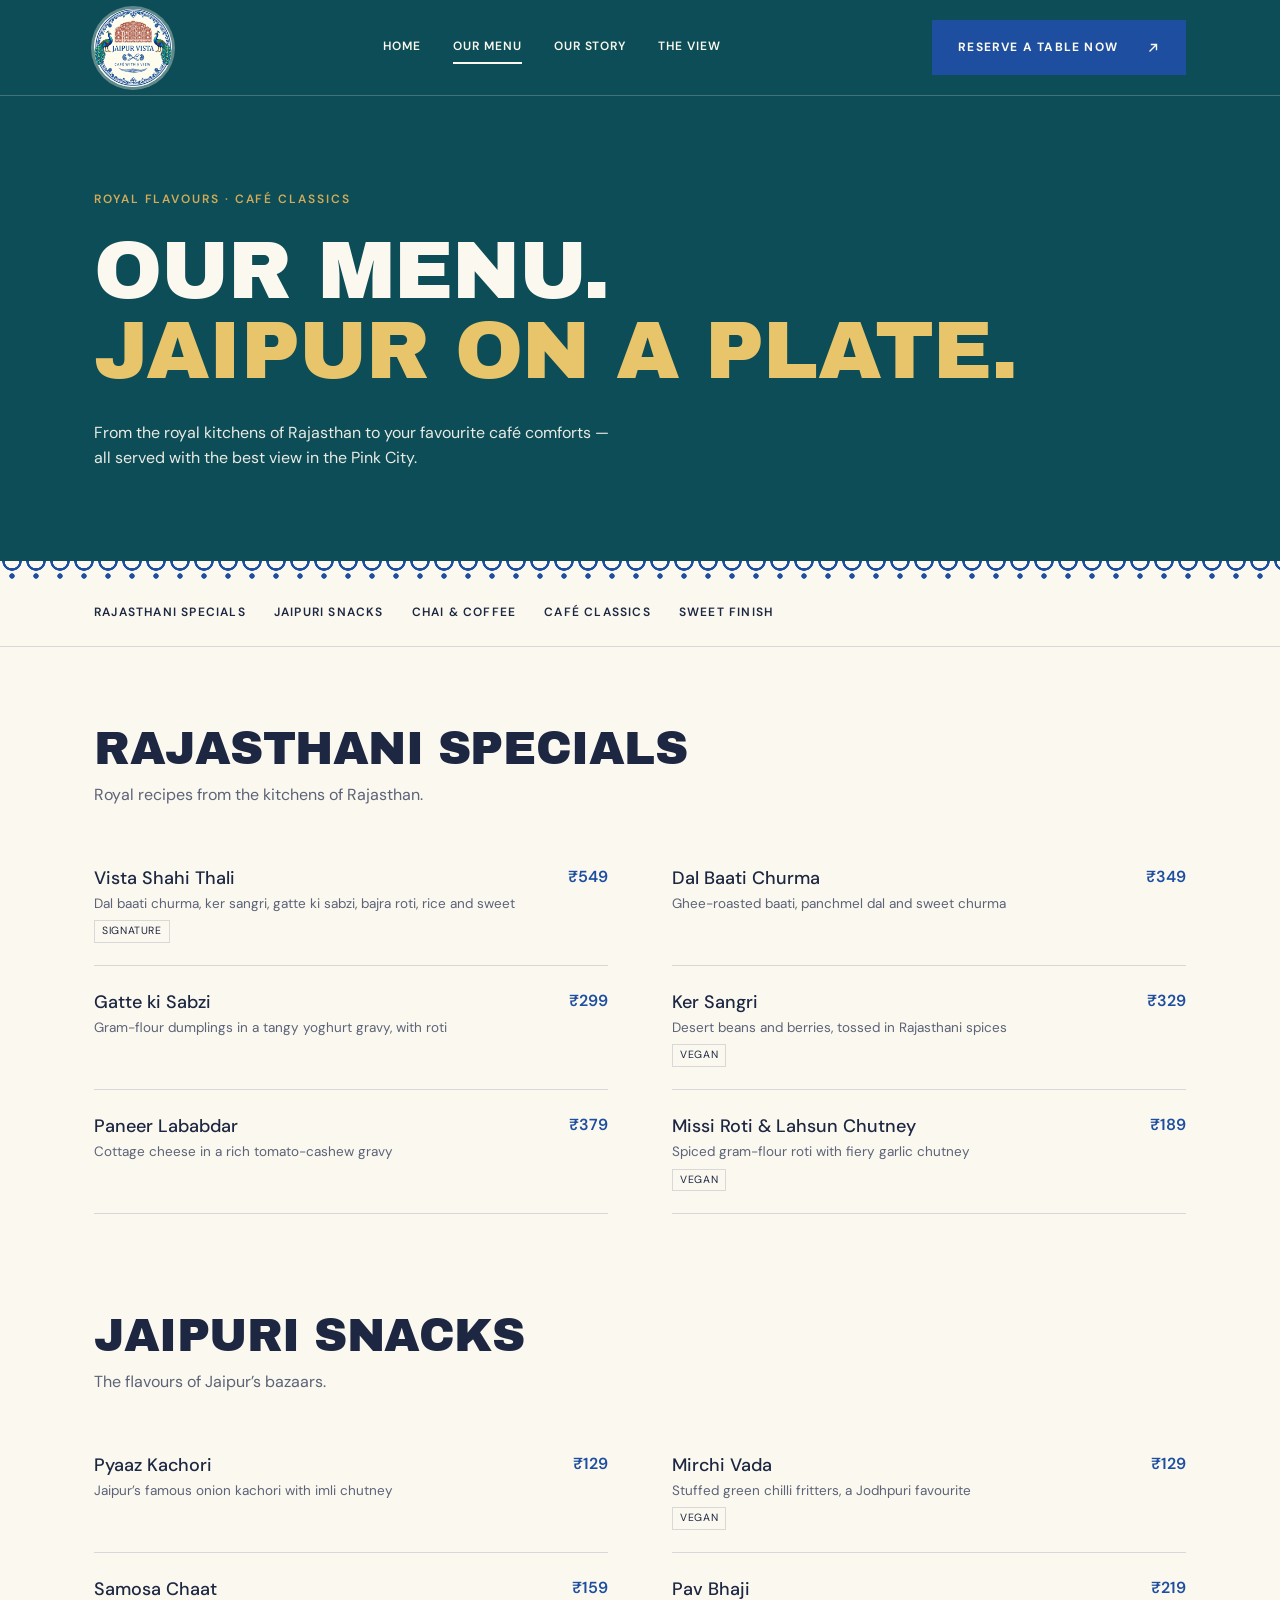
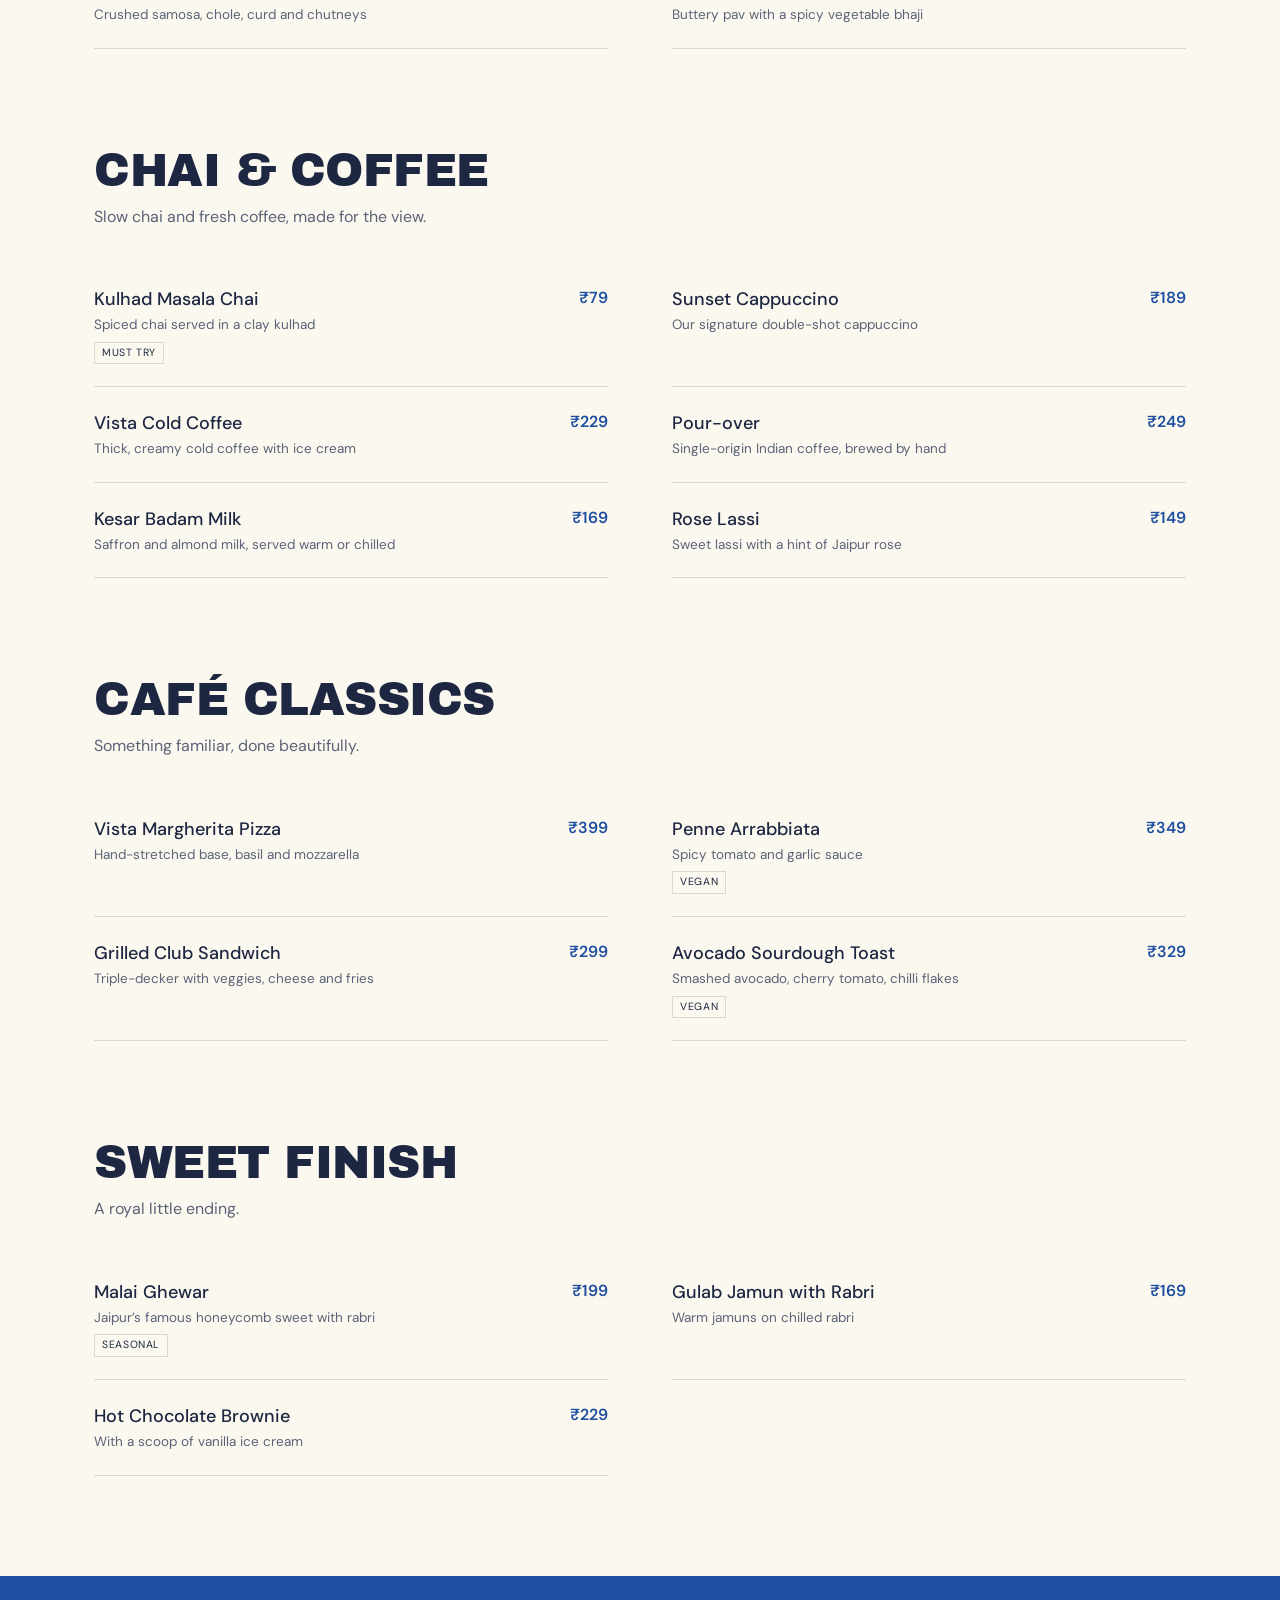
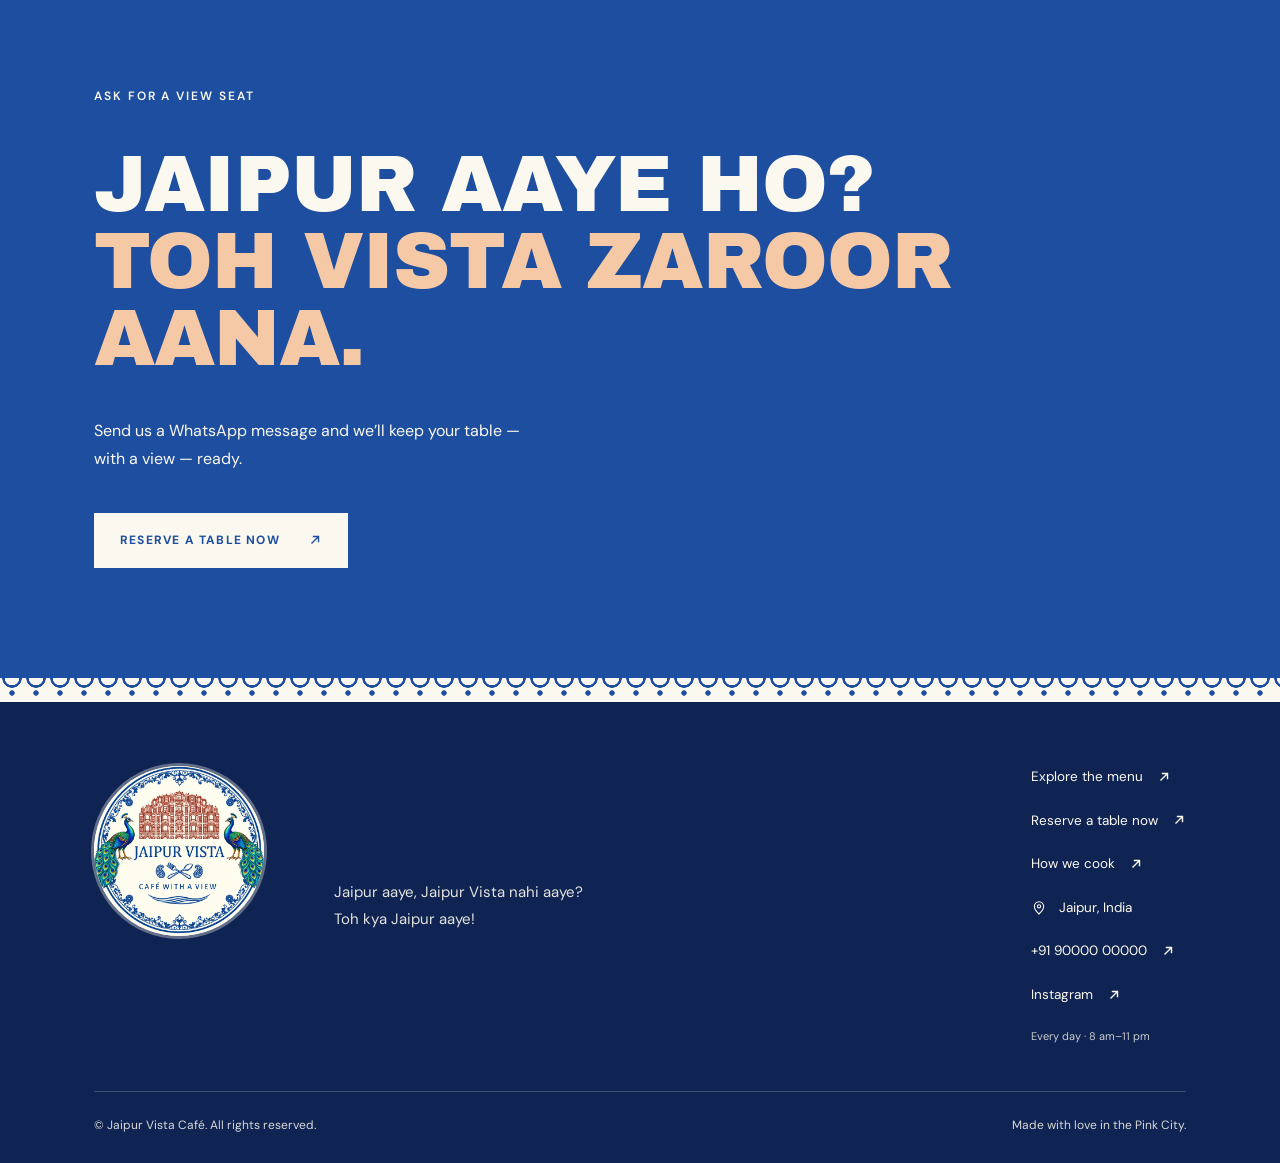
==== menu.html @ 5604dff8 "Add Jaipur Vista café website (home + menu pages) Co-Authored-By: Claude Opus 5.5 <noreply@anthropic" ====
<!doctype html>
<html lang="en">
<head>
<meta charset="utf-8"><meta name="viewport" content="width=device-width,initial-scale=1">
<title>Our Menu | Jaipur Vista – Café with a View</title>
<link rel="icon" href="assets/logo.jpg">
<link rel="preconnect" href="https://fonts.googleapis.com"><link rel="preconnect" href="https://fonts.gstatic.com" crossorigin>
<link href="https://fonts.googleapis.com/css2?family=Archivo+Black&family=Cormorant+Garamond:ital,wght@1,600&family=DM+Sans:wght@400;500;600;700&display=swap" rel="stylesheet">
<link rel="stylesheet" href="style.css">
</head>
<body data-page="menu">
<header id="site-header"></header>
<main id="main">
<section class="page-hero"><div class="wrap">
 <p class="eyebrow" style="color:var(--gold)">Royal flavours · café classics</p>
 <h1 class="display">Our menu.<br><em>Jaipur on a plate.</em></h1>
 <p>From the royal kitchens of Rajasthan to your favourite café comforts — all served with the best view in the Pink City.</p>
</div></section>
<div class="pottery" aria-hidden="true"></div>
<nav class="cat-nav" aria-label="Menu categories"><div class="wrap" id="catnav"></div></nav>
<div id="menu"></div>
<section class="banner section-pad" style="margin-top:80px"><div class="wrap">
 <p class="eyebrow">Ask for a view seat</p>
 <h2 class="display">Jaipur aaye ho?<br><em>Toh Vista zaroor aana.</em></h2>
 <p>Send us a WhatsApp message and we’ll keep your table — with a view — ready.</p>
 <a class="button button-cream" data-wa>Reserve a table now <svg class="arrow"><use href="#i-arrow"/></svg></a>
</div></section>
</main>
<div class="pottery" aria-hidden="true"></div>
<footer id="site-footer"></footer>
<script>
// MENU — items aur prices yahan badlein: [naam, description, price, tags]
const MENU=[
 ["rajasthani","Rajasthani specials","Royal recipes from the kitchens of Rajasthan.",[
  ["Vista Shahi Thali","Dal baati churma, ker sangri, gatte ki sabzi, bajra roti, rice and sweet","₹549",["Signature"]],
  ["Dal Baati Churma","Ghee-roasted baati, panchmel dal and sweet churma","₹349",[]],
  ["Gatte ki Sabzi","Gram-flour dumplings in a tangy yoghurt gravy, with roti","₹299",[]],
  ["Ker Sangri","Desert beans and berries, tossed in Rajasthani spices","₹329",["Vegan"]],
  ["Paneer Lababdar","Cottage cheese in a rich tomato-cashew gravy","₹379",[]],
  ["Missi Roti & Lahsun Chutney","Spiced gram-flour roti with fiery garlic chutney","₹189",["Vegan"]]]],
 ["snacks","Jaipuri snacks","The flavours of Jaipur’s bazaars.",[
  ["Pyaaz Kachori","Jaipur’s famous onion kachori with imli chutney","₹129",[]],
  ["Mirchi Vada","Stuffed green chilli fritters, a Jodhpuri favourite","₹129",["Vegan"]],
  ["Samosa Chaat","Crushed samosa, chole, curd and chutneys","₹159",[]],
  ["Pav Bhaji","Buttery pav with a spicy vegetable bhaji","₹219",[]]]],
 ["chai-coffee","Chai & coffee","Slow chai and fresh coffee, made for the view.",[
  ["Kulhad Masala Chai","Spiced chai served in a clay kulhad","₹79",["Must try"]],
  ["Sunset Cappuccino","Our signature double-shot cappuccino","₹189",[]],
  ["Vista Cold Coffee","Thick, creamy cold coffee with ice cream","₹229",[]],
  ["Pour-over","Single-origin Indian coffee, brewed by hand","₹249",[]],
  ["Kesar Badam Milk","Saffron and almond milk, served warm or chilled","₹169",[]],
  ["Rose Lassi","Sweet lassi with a hint of Jaipur rose","₹149",[]]]],
 ["cafe","Café classics","Something familiar, done beautifully.",[
  ["Vista Margherita Pizza","Hand-stretched base, basil and mozzarella","₹399",[]],
  ["Penne Arrabbiata","Spicy tomato and garlic sauce","₹349",["Vegan"]],
  ["Grilled Club Sandwich","Triple-decker with veggies, cheese and fries","₹299",[]],
  ["Avocado Sourdough Toast","Smashed avocado, cherry tomato, chilli flakes","₹329",["Vegan"]]]],
 ["desserts","Sweet finish","A royal little ending.",[
  ["Malai Ghewar","Jaipur’s famous honeycomb sweet with rabri","₹199",["Seasonal"]],
  ["Gulab Jamun with Rabri","Warm jamuns on chilled rabri","₹169",[]],
  ["Hot Chocolate Brownie","With a scoop of vanilla ice cream","₹229",[]]]]];
document.getElementById('catnav').innerHTML=MENU.map(c=>`<a href="#${c[0]}">${c[1]}</a>`).join('');
document.getElementById('menu').innerHTML=MENU.map(c=>`<section class="menu-cat" id="${c[0]}"><div class="wrap"><h2 class="display">${c[1]}</h2><p>${c[2]}</p><div class="items">${c[3].map(i=>`<div class="item"><div><h3>${i[0]}</h3><p>${i[1]}</p>${i[3].length?`<div class="tags">${i[3].map(t=>`<i>${t}</i>`).join('')}</div>`:''}</div><span class="price">${i[2]}</span></div>`).join('')}</div></div></section>`).join('');
</script>
<script src="partials.js"></script>
</body></html>
---- style.css ----
:root{--cream:#fbf8ef;--ink:#1d2742;--maroon:#1d4ea0;--terra:#a8402a;--teal:#0e6b6b;--gold:#e2b45a;--olive:#0d4d57;--forest:#0f2452;--sage:#e3e8f2;--beige:#f2ecdd;--sand:#f0e3d2;--peach:#f5c9a6;--mint:#e2ecea;--soft:#e8c56a;--muted:#5c6378;--line:rgba(29,39,66,.15)}
*{box-sizing:border-box;margin:0;padding:0}
html{scroll-behavior:smooth}
body{font-family:"DM Sans",sans-serif;background:var(--cream);color:var(--ink);line-height:1.6;-webkit-font-smoothing:antialiased}
img{display:block;max-width:100%}
a{color:inherit;text-decoration:none}
.wrap{max-width:1140px;margin:0 auto;padding:0 24px}
.section-pad{padding:110px 0}
.display{font-family:"Archivo Black",sans-serif;text-transform:uppercase;line-height:.98;letter-spacing:-.01em;font-weight:400}
.eyebrow{font-size:12px;font-weight:600;letter-spacing:.16em;text-transform:uppercase;margin-bottom:22px}
.accent{color:var(--terra)}
.skip-link{position:absolute;left:-999px}.skip-link:focus{left:16px;top:16px;z-index:99;background:#fff;padding:8px}
/* buttons */
.button{display:inline-flex;align-items:center;gap:28px;background:var(--maroon);color:var(--cream);font-size:12px;font-weight:700;letter-spacing:.1em;text-transform:uppercase;padding:18px 26px;transition:.2s}
.button:hover{background:#153a7a}
.button-cream{background:var(--cream);color:var(--maroon)}.button-cream:hover{background:#fff}
.text-link{display:inline-flex;align-items:center;gap:18px;font-size:13px;font-weight:600;color:var(--maroon);padding-bottom:12px;border-bottom:1px solid currentColor}
.text-link:hover{opacity:.75}
.arrow{width:14px;height:14px;flex:none}
/* header */
header{position:absolute;inset:0 0 auto;z-index:20;color:var(--cream);border-bottom:1px solid rgba(250,247,240,.22)}
.head-in{display:flex;align-items:center;justify-content:space-between;height:95px}
.brand{display:block;width:78px;height:78px;border-radius:50%;overflow:hidden;background:var(--cream);box-shadow:0 0 0 3px rgba(251,248,239,.35)}
.brand img{width:100%;height:100%;object-fit:cover;transform:scale(1.04)}
/* blue-pottery border motif */
.pottery{height:24px;background-color:var(--cream);background-image:radial-gradient(circle at 12px 0,transparent 7px,var(--maroon) 7.5px,var(--maroon) 9.5px,transparent 10px),radial-gradient(circle at 12px 15px,var(--maroon) 2.4px,transparent 3px);background-size:24px 24px;background-repeat:repeat-x}
.pottery.on-dark{background-color:transparent;filter:brightness(2.4) saturate(.6)}
.vista-band{background:var(--forest);color:var(--cream);text-align:center;padding:96px 24px;position:relative;overflow:hidden}
.vista-band h2{font-size:clamp(34px,5.4vw,70px);max-width:1050px;margin:0 auto 26px}
.vista-band h2 em{font-style:normal;color:var(--gold)}
.vista-band p{max-width:620px;margin:0 auto 18px;opacity:.9;line-height:1.75}
.vista-band .hi{font-family:"Cormorant Garamond",serif;font-style:italic;font-size:26px;color:var(--peach);margin-bottom:34px}
.five{display:grid;grid-template-columns:repeat(5,1fr);gap:14px;max-width:1140px;margin:52px auto 0}
.five figure{position:relative;aspect-ratio:3/4;overflow:hidden}
.five img{width:100%;height:100%;object-fit:cover}
.five figcaption{position:absolute;left:0;right:0;bottom:0;padding:30px 12px 12px;background:linear-gradient(transparent,rgba(10,20,45,.85));font-size:12px;font-weight:600;letter-spacing:.1em;text-transform:uppercase;text-align:left}
@media (max-width:760px){.five{grid-template-columns:1fr 1fr}.five figure:last-child{display:none}}
.desktop-nav{display:flex;gap:32px}
.desktop-nav a{font-size:12px;font-weight:600;letter-spacing:.08em;text-transform:uppercase;padding:6px 0;border-bottom:2px solid transparent}
.desktop-nav a.active,.desktop-nav a:hover{border-color:var(--cream)}
.menu-toggle{display:none;background:none;border:1px solid rgba(250,247,240,.5);color:var(--cream);width:44px;height:44px;cursor:pointer}
.mobile-nav{display:none}
/* hero */
.hero{position:relative;min-height:800px;display:flex;align-items:center;justify-content:center;text-align:center;color:var(--cream);background:#222 center/cover no-repeat}
.hero::before{content:"";position:absolute;inset:0;background:linear-gradient(rgba(20,22,16,.55),rgba(20,22,16,.45))}
.hero-in{position:relative;max-width:1100px;padding:130px 24px 80px}
.hero h1{font-size:clamp(44px,6.6vw,84px);margin-bottom:34px}
.hero p.lede{max-width:500px;margin:0 auto 36px;font-size:16px;line-height:1.7}
.hero-ctas{display:flex;gap:32px;justify-content:center;align-items:center;flex-wrap:wrap}
.hero .text-link{color:var(--cream)}
.hero-meta{display:flex;gap:16px;justify-content:center;margin-top:34px;font-size:13px;flex-wrap:wrap}
.hero-meta span+span{border-left:1px solid rgba(250,247,240,.5);padding-left:16px}
.hero-scroll{position:absolute;left:max(24px,calc((100vw - 1140px)/2 + 24px));bottom:40px;display:flex;gap:12px;align-items:center;font-size:12px;letter-spacing:.14em;text-transform:uppercase}
.strip{background:var(--beige);border-bottom:1px solid var(--line)}
.strip-in{display:flex;justify-content:center;gap:56px;padding:26px 24px;font-size:13px;flex-wrap:wrap}
.strip-in span{display:flex;align-items:center;gap:10px}
.strip-in .dot{color:var(--muted)}
/* favourites */
.sec-head{display:flex;justify-content:space-between;align-items:flex-end;gap:24px;margin-bottom:56px;flex-wrap:wrap}
.sec-head h2{font-size:clamp(38px,4.8vw,61px)}
.cards3{display:grid;grid-template-columns:repeat(3,1fr);gap:38px;align-items:start}
.cards3>*:nth-child(3n+2){margin-top:64px}
.dish-card .img{position:relative;aspect-ratio:1/1;overflow:hidden;background:var(--sand)}
.dish-card .img img{width:100%;height:100%;object-fit:cover;transition:transform .6s}
.dish-card:hover .img img{transform:scale(1.05)}
.corner{position:absolute;right:16px;bottom:16px;width:44px;height:44px;background:var(--cream);border:1px solid var(--line);display:grid;place-items:center;color:var(--maroon)}
.dish-card .kicker{font-size:12px;font-weight:600;letter-spacing:.14em;text-transform:uppercase;margin:28px 0 6px}
.dish-card h3{font-size:22px;font-weight:500;margin-bottom:12px}
.dish-card p{color:var(--muted);font-size:14.5px}
.note{font-size:12px;color:var(--muted);margin-top:40px}
/* testimonials */
.testimonials{background:var(--sage);padding:80px 0;overflow:hidden}
.testimonials h2{font-size:clamp(32px,3.7vw,47px)}
.t-actions{display:flex;gap:22px;align-items:center}
.pause{background:none;border:1px solid rgba(48,54,41,.35);padding:12px 16px;font:inherit;font-size:12px;cursor:pointer;color:var(--ink)}
.track{display:flex;gap:22px;width:max-content;animation:marq 55s linear infinite}
.track.paused{animation-play-state:paused}
@keyframes marq{to{transform:translateX(-50%)}}
.t-card{width:364px;min-height:312px;background:#f7f3ea;border:1px solid var(--line);padding:30px 28px;display:flex;flex-direction:column}
.t-card .q{font-family:"Archivo Black";color:var(--terra);font-size:34px;line-height:.6;margin:10px 0 18px}
.t-card blockquote{font-size:17px;line-height:1.65;flex:1}
.t-card cite{font-style:normal;color:var(--maroon);font-weight:600;font-size:13px;margin-top:22px}
.t-card time{font-size:11px;color:var(--muted)}
/* story */
.story{background:var(--beige)}
.split{display:grid;grid-template-columns:1fr 1fr;gap:96px;align-items:center}
.story .portrait img{width:100%;aspect-ratio:4/5;object-fit:cover}
.story .portrait h4{font-size:22px;font-weight:500;margin-top:20px}
.story .portrait span{font-size:12px;letter-spacing:.14em;text-transform:uppercase}
.story h2{font-size:clamp(36px,4.2vw,52px);margin-bottom:34px}
.story p{color:var(--muted);margin-bottom:24px;line-height:1.75}
.story .sig{color:var(--maroon);font-weight:600;font-size:17px}
/* philosophy */
.phil{background:var(--olive);color:var(--cream)}
.phil h2{font-size:clamp(38px,4.6vw,58px);margin-bottom:38px}
.phil h2 em{font-style:normal;color:var(--gold)}
.phil p{opacity:.92;margin-bottom:24px;line-height:1.75;max-width:520px}
.phil .text-link{color:var(--cream);margin-right:24px}
.phil small{display:block;font-size:12px;opacity:.85;margin-top:28px;max-width:470px}
.principle{border-top:1px solid rgba(250,247,240,.25);padding:34px 0 32px;display:grid;grid-template-columns:28px 1fr;gap:16px}
.principle:last-child{border-bottom:1px solid rgba(250,247,240,.25)}
.principle h3{font-family:"Archivo Black";text-transform:uppercase;font-weight:400;font-size:21px;line-height:1.3;margin-bottom:16px}
.principle p{font-size:14px;margin:0}
.principle svg{color:var(--soft);margin-top:4px}
/* banner */
.banner{background:var(--maroon);color:var(--cream)}
.banner h2{font-size:clamp(44px,6.2vw,79px);margin-bottom:38px}
.banner h2 em{font-style:normal;color:var(--peach)}
.banner p{max-width:440px;margin-bottom:40px;line-height:1.75}
/* gallery */
.gallery .sec-head>p{text-align:right;color:var(--muted);font-size:15px}
.gallery .sec-head p small{display:block;font-size:12px}
.gallery .cards3{row-gap:64px}
.gallery .img{aspect-ratio:3/2}
.gallery .cards3>*:nth-child(3n+2) .img{aspect-ratio:3/2.1}
.gallery .row2 .img{aspect-ratio:1/1.05!important}
.gallery h3{margin-top:24px}
.gallery .dish-card p{font-size:13.5px}
/* setting */
.setting{background:var(--terra);color:#faf3e5;display:grid;grid-template-columns:1fr 1fr;min-height:540px}
.setting .ph{background:center/cover no-repeat}
.setting .txt{padding:84px 72px 80px 52px;max-width:620px}
.setting h2{font-size:clamp(34px,3.5vw,44px);margin-bottom:34px;line-height:1.08}
.setting p{margin-bottom:28px}
.setting .loc{display:flex;gap:10px;align-items:center;font-size:13px;margin-bottom:24px}
.setting small{display:block;margin-top:22px;font-size:11px;opacity:.85}
/* visit */
.visit{background:var(--beige)}
.visit h2{font-size:clamp(40px,4.6vw,58px);margin-bottom:38px}
.visit .lede{color:var(--muted);max-width:440px;margin-bottom:38px;line-height:1.75}
.place{display:grid;grid-template-columns:20px 1fr;gap:14px}
.place b{color:var(--maroon);font-size:17px;font-weight:600}.place span{display:block;font-size:13px;color:var(--muted)}
.visit h3{font-family:"Archivo Black";font-weight:400;text-transform:uppercase;font-size:30px;line-height:1.2;margin-bottom:40px}
.detail{display:grid;grid-template-columns:24px 1fr;gap:12px;padding:0 0 22px;margin-bottom:22px;border-bottom:1px solid var(--line)}
.detail h4{font-size:15px;font-weight:600}
.detail p,.detail address{font-style:normal;font-size:13px;color:var(--muted);margin:4px 0 10px}
.detail .text-link{font-size:12.5px;padding-bottom:8px;margin-bottom:6px}
.visit-split{align-items:start}
/* footer */
footer{background:var(--forest);color:var(--cream);padding:64px 0 28px}
.foot-top{display:grid;grid-template-columns:190px 1fr auto;gap:50px}
.foot-top .brand{width:170px;height:170px}
.tag{align-self:center;opacity:.9;font-size:15px;line-height:1.75}
.foot-links{display:flex;flex-direction:column;gap:22px;font-size:13.5px}
.foot-links a{display:inline-flex;gap:14px;align-items:center}
.foot-links small{font-size:11px;opacity:.8}
.foot-bot{display:flex;justify-content:space-between;border-top:1px solid rgba(250,247,240,.25);margin-top:46px;padding-top:24px;font-size:12px;opacity:.85}
/* reveal */
.reveal{opacity:0;transform:translateY(24px);transition:opacity .8s,transform .8s}
.reveal.in{opacity:1;transform:none}
@media (prefers-reduced-motion:reduce){.track{animation:none}.reveal{opacity:1;transform:none}}
/* menu page */
.page-hero{background:var(--olive);color:var(--cream);padding:190px 0 90px}
.page-hero h1{font-size:clamp(46px,6.4vw,82px);margin-bottom:28px}
.page-hero h1 em{font-style:normal;color:var(--soft)}
.page-hero p{max-width:520px;opacity:.92}
.cat-nav{position:sticky;top:0;z-index:10;background:var(--cream);border-bottom:1px solid var(--line)}
.cat-nav .wrap{display:flex;gap:28px;overflow-x:auto;padding-top:18px;padding-bottom:18px}
.cat-nav a{white-space:nowrap;font-size:12px;font-weight:600;letter-spacing:.1em;text-transform:uppercase;padding-bottom:4px;border-bottom:2px solid transparent}
.cat-nav a:hover{border-color:var(--maroon);color:var(--maroon)}
.menu-cat{padding:80px 0 20px;scroll-margin-top:60px}
.menu-cat h2{font-size:clamp(32px,3.6vw,46px);margin-bottom:10px}
.menu-cat>.wrap>p{color:var(--muted);margin-bottom:34px}
.items{display:grid;grid-template-columns:1fr 1fr;gap:0 64px}
.item{display:flex;justify-content:space-between;gap:24px;padding:22px 0;border-bottom:1px solid var(--line)}
.item h3{font-size:18px;font-weight:500}
.item p{font-size:13.5px;color:var(--muted)}
.item .price{font-weight:600;color:var(--maroon);white-space:nowrap}
.tags{display:flex;gap:6px;margin-top:6px}.tags i{font-style:normal;font-size:10.5px;letter-spacing:.06em;text-transform:uppercase;border:1px solid var(--line);padding:2px 7px}
/* responsive */
@media (max-width:960px){
 .desktop-nav,.header-visit{display:none}
 .menu-toggle{display:grid;place-items:center}
 .mobile-nav.open{display:flex;flex-direction:column;gap:4px;position:absolute;top:95px;left:0;right:0;background:var(--forest);padding:16px 24px 24px}
 .mobile-nav a{padding:14px 0;border-bottom:1px solid rgba(250,247,240,.15);font-size:14px;letter-spacing:.08em;text-transform:uppercase}
 .split,.setting,.foot-top{grid-template-columns:1fr;gap:56px}
 .setting .ph{min-height:340px}.setting .txt{padding:64px 24px}
 .cards3{grid-template-columns:1fr 1fr}.cards3>*:nth-child(3n+2){margin-top:0}
 .items{grid-template-columns:1fr}
}
@media (max-width:600px){
 .section-pad{padding:76px 0}
 .cards3{grid-template-columns:1fr;gap:44px}
 .hero{min-height:700px}.hero-scroll{display:none}
 .strip-in{gap:14px;flex-direction:column;align-items:flex-start}.strip-in .dot{display:none}
 .t-card{width:290px}
 .gallery .sec-head>p{text-align:left}
 .foot-bot{flex-direction:column;gap:8px}
}
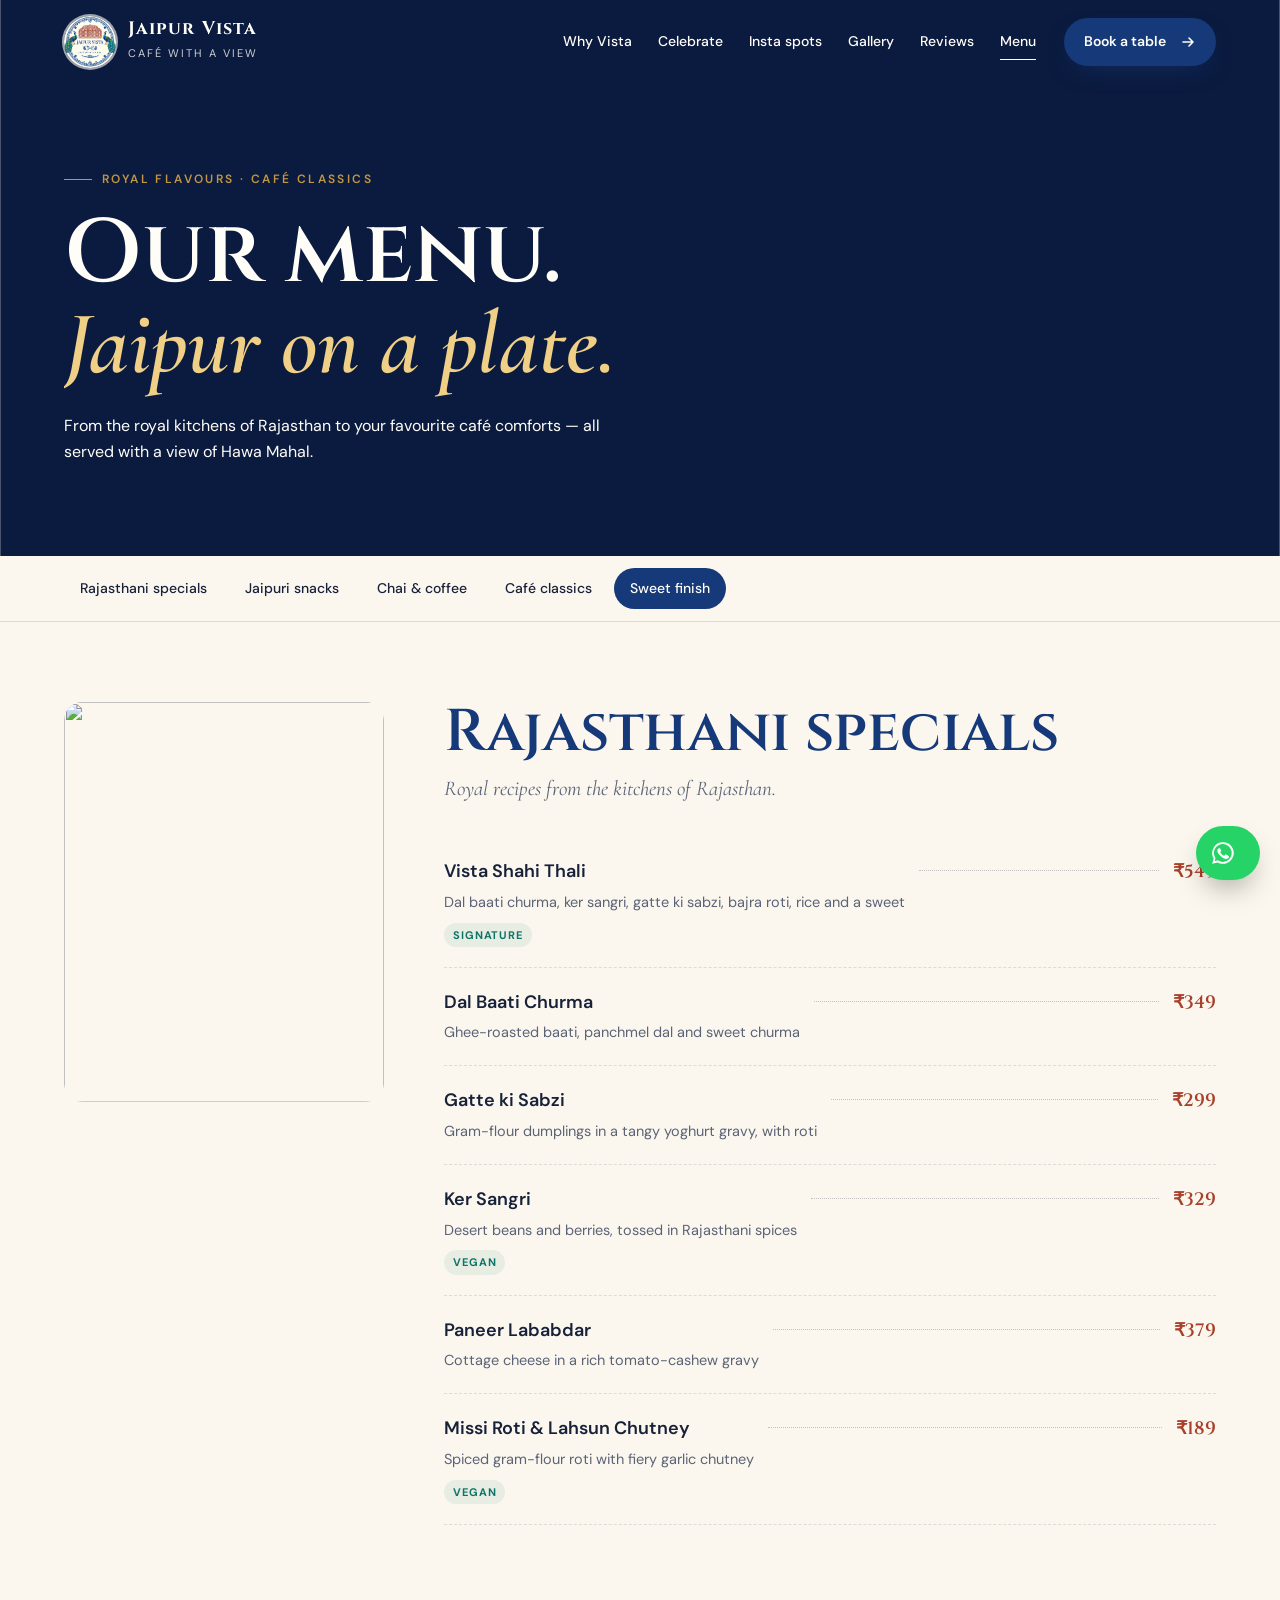
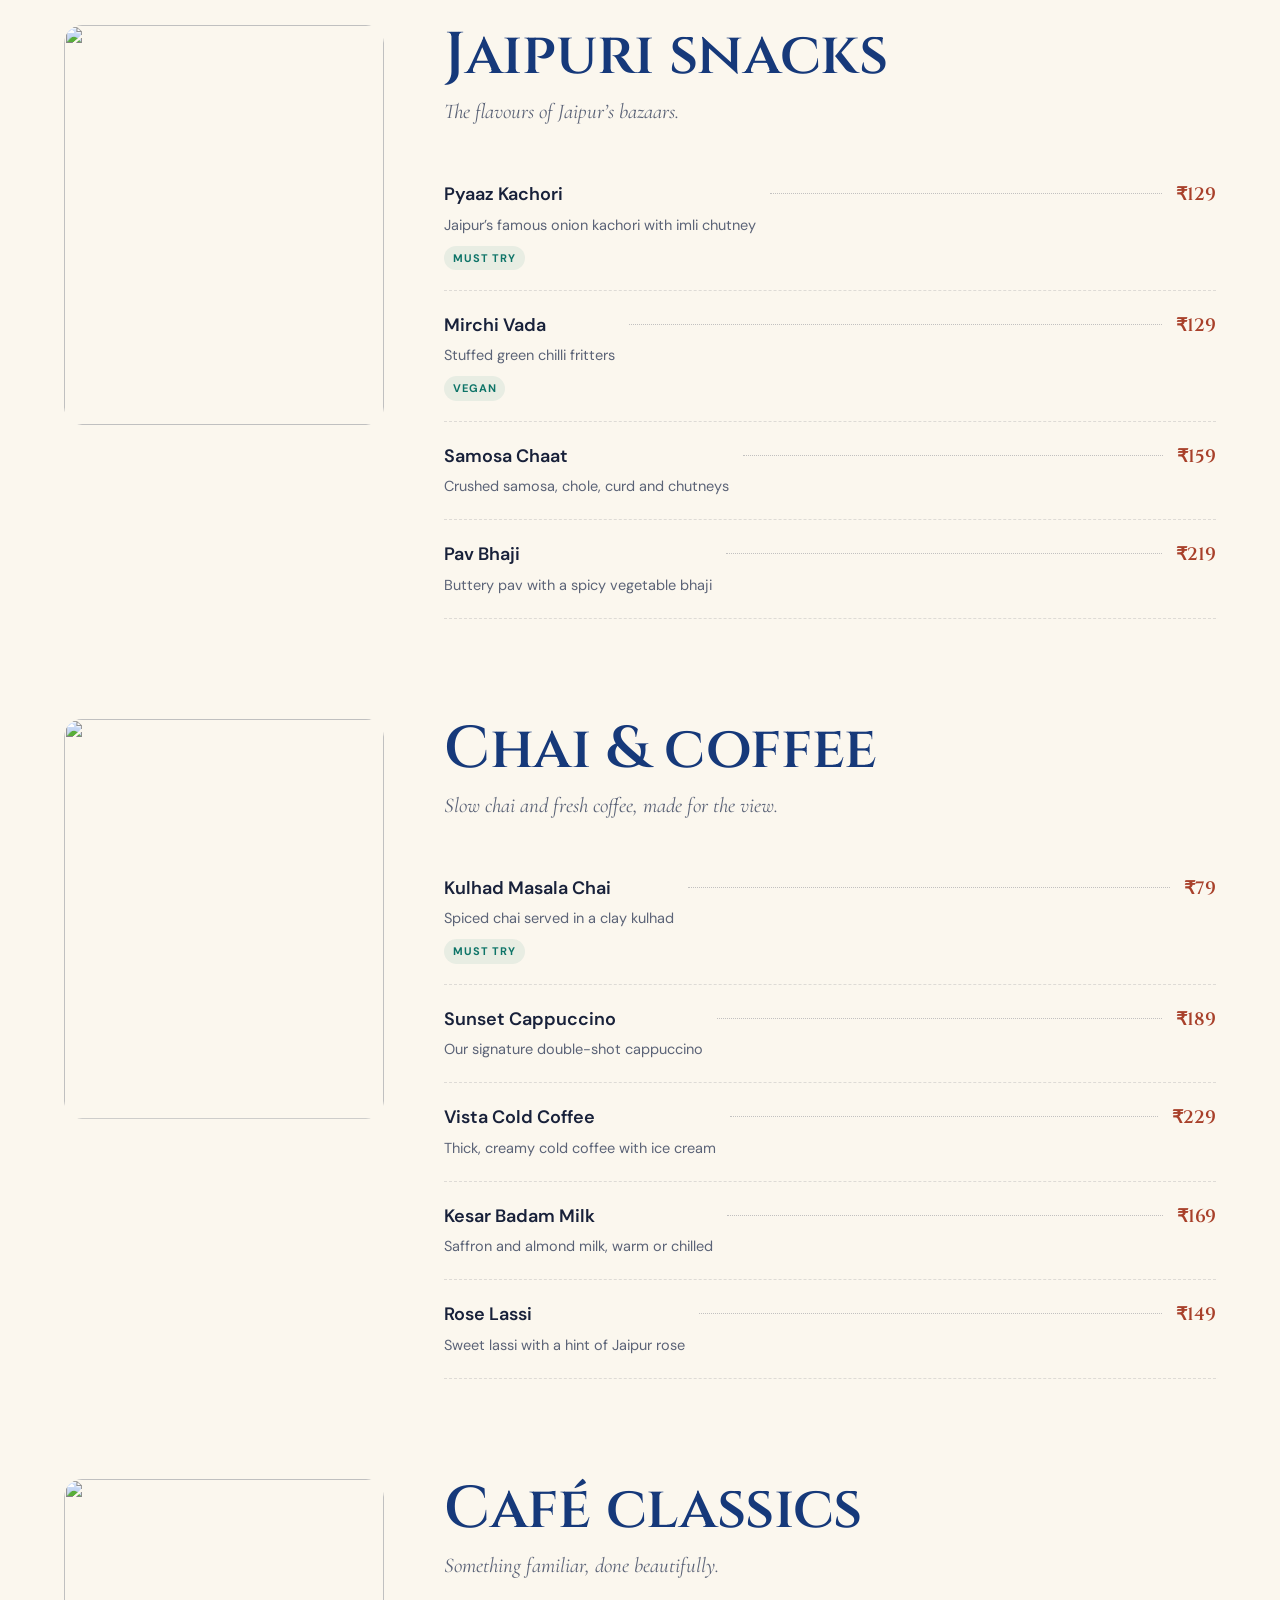
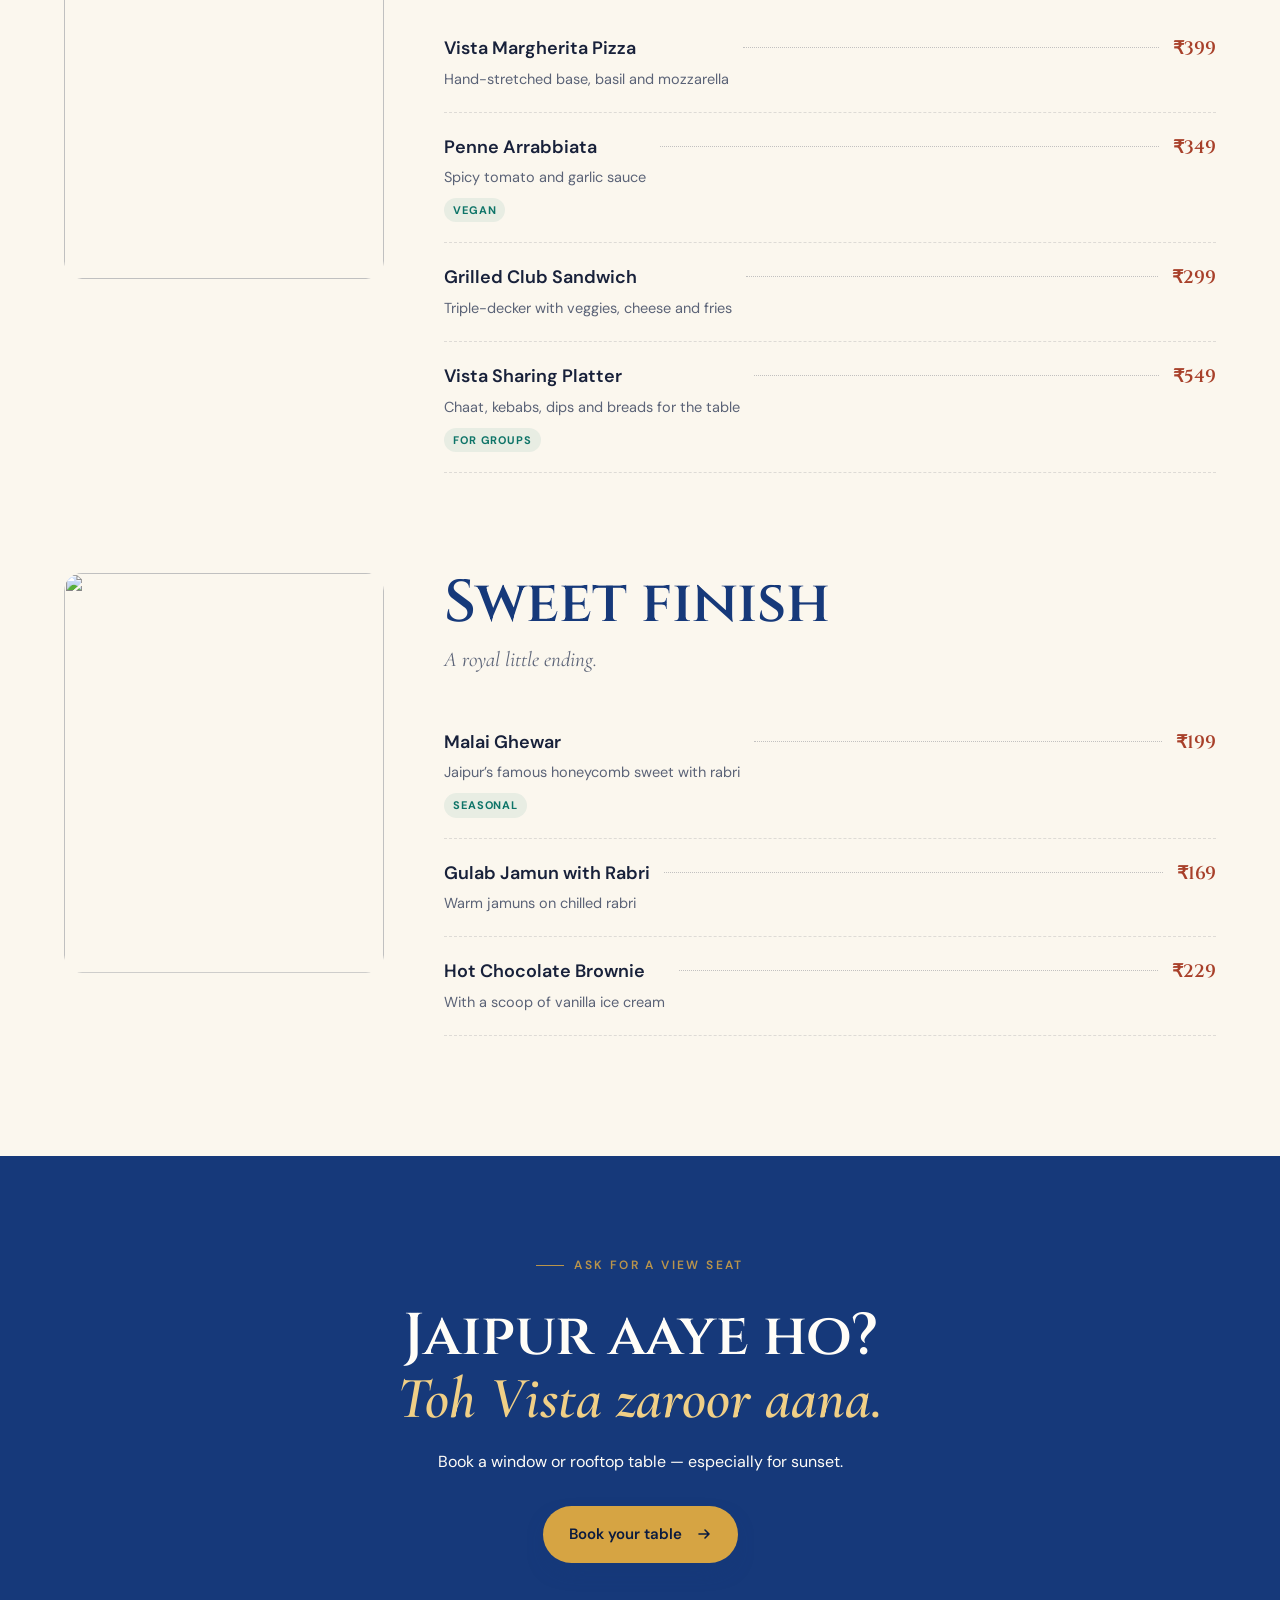
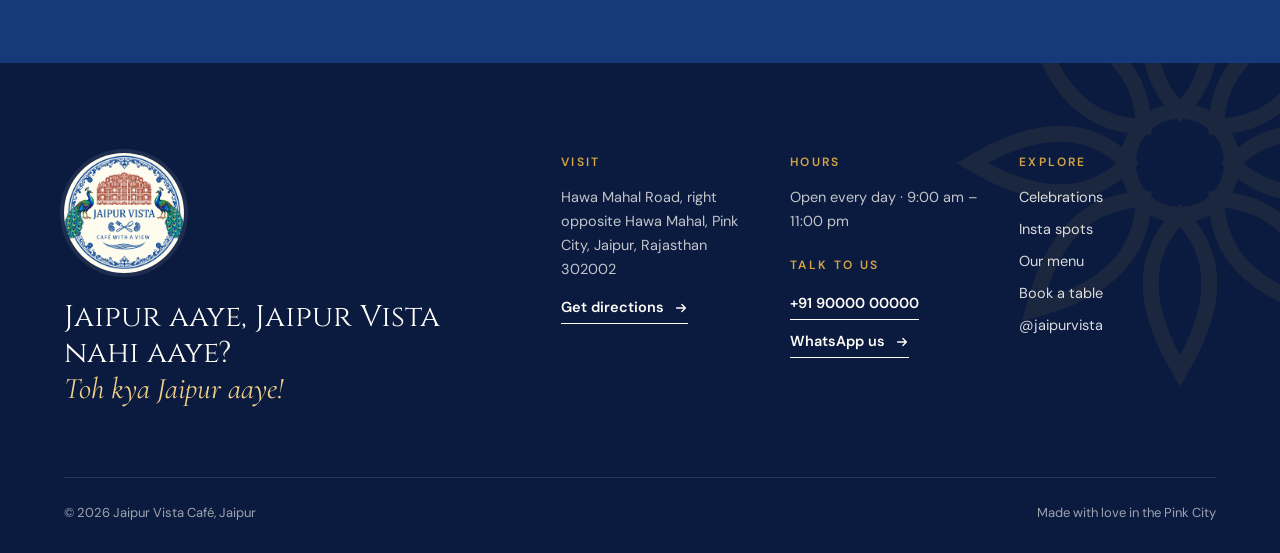
==== commit 9d7dbe97: "Redesign Jaipur Vista site: celebrations booking, influencer spots, gallery, reviews - New premium h" ====
--- a/menu.html
+++ b/menu.html
@@ -1,66 +1,81 @@
 <!doctype html>
 <html lang="en">
 <head>
-<meta charset="utf-8"><meta name="viewport" content="width=device-width,initial-scale=1">
-<title>Our Menu | Jaipur Vista – Café with a View</title>
+<meta charset="utf-8">
+<meta name="viewport" content="width=device-width,initial-scale=1">
+<title>Menu | Jaipur Vista Café — Opposite Hawa Mahal, Jaipur</title>
+<meta name="description" content="The Jaipur Vista menu — Rajasthani thalis, Jaipuri snacks, kulhad chai, coffee, café classics and desserts, served with a view of Hawa Mahal.">
+<meta name="theme-color" content="#16397a">
 <link rel="icon" href="assets/logo.jpg">
 <link rel="preconnect" href="https://fonts.googleapis.com"><link rel="preconnect" href="https://fonts.gstatic.com" crossorigin>
-<link href="https://fonts.googleapis.com/css2?family=Archivo+Black&family=Cormorant+Garamond:ital,wght@1,600&family=DM+Sans:wght@400;500;600;700&display=swap" rel="stylesheet">
+<link href="https://fonts.googleapis.com/css2?family=Cinzel:wght@500;600;700&family=Cormorant+Garamond:ital,wght@0,500;1,500;1,600&family=DM+Sans:opsz,wght@9..40,400;9..40,500;9..40,600;9..40,700&display=swap" rel="stylesheet">
 <link rel="stylesheet" href="style.css">
 </head>
-<body data-page="menu">
+<body data-page="menu" class="ready">
 <header id="site-header"></header>
 <main id="main">
-<section class="page-hero"><div class="wrap">
- <p class="eyebrow" style="color:var(--gold)">Royal flavours · café classics</p>
- <h1 class="display">Our menu.<br><em>Jaipur on a plate.</em></h1>
- <p>From the royal kitchens of Rajasthan to your favourite café comforts — all served with the best view in the Pink City.</p>
-</div></section>
-<div class="pottery" aria-hidden="true"></div>
+<section class="page-hero">
+ <div class="bg" data-speed="-0.2"><img src="https://images.unsplash.com/photo-1567337710282-00832b415979?auto=format&fit=crop&w=2000&q=70" alt=""></div>
+ <div class="wrap">
+  <p class="eyebrow">Royal flavours · café classics</p>
+  <h1 class="split">Our menu.<br><em>Jaipur on a plate.</em></h1>
+  <p class="reveal">From the royal kitchens of Rajasthan to your favourite café comforts — all served with a view of Hawa Mahal.</p>
+ </div>
+</section>
 <nav class="cat-nav" aria-label="Menu categories"><div class="wrap" id="catnav"></div></nav>
 <div id="menu"></div>
-<section class="banner section-pad" style="margin-top:80px"><div class="wrap">
- <p class="eyebrow">Ask for a view seat</p>
- <h2 class="display">Jaipur aaye ho?<br><em>Toh Vista zaroor aana.</em></h2>
- <p>Send us a WhatsApp message and we’ll keep your table — with a view — ready.</p>
- <a class="button button-cream" data-wa>Reserve a table now <svg class="arrow"><use href="#i-arrow"/></svg></a>
-</div></section>
+<section class="menu-cta">
+ <p class="eyebrow" style="justify-content:center;color:var(--gold)">Ask for a view seat</p>
+ <h2 class="h2 split">Jaipur aaye ho?<br><em>Toh Vista zaroor aana.</em></h2>
+ <p class="reveal">Book a window or rooftop table — especially for sunset.</p>
+ <a class="btn" href="index.html#book">Book your table <svg class="arrow"><use href="#i-arrow"/></svg></a>
+</section>
 </main>
-<div class="pottery" aria-hidden="true"></div>
 <footer id="site-footer"></footer>
+<script src="data.js"></script>
 <script>
 // MENU — items aur prices yahan badlein: [naam, description, price, tags]
 const MENU=[
- ["rajasthani","Rajasthani specials","Royal recipes from the kitchens of Rajasthan.",[
-  ["Vista Shahi Thali","Dal baati churma, ker sangri, gatte ki sabzi, bajra roti, rice and sweet","₹549",["Signature"]],
+ ["rajasthani","Rajasthani specials","Royal recipes from the kitchens of Rajasthan.","1567337710282-00832b415979",[
+  ["Vista Shahi Thali","Dal baati churma, ker sangri, gatte ki sabzi, bajra roti, rice and a sweet","₹549",["Signature"]],
   ["Dal Baati Churma","Ghee-roasted baati, panchmel dal and sweet churma","₹349",[]],
   ["Gatte ki Sabzi","Gram-flour dumplings in a tangy yoghurt gravy, with roti","₹299",[]],
   ["Ker Sangri","Desert beans and berries, tossed in Rajasthani spices","₹329",["Vegan"]],
   ["Paneer Lababdar","Cottage cheese in a rich tomato-cashew gravy","₹379",[]],
   ["Missi Roti & Lahsun Chutney","Spiced gram-flour roti with fiery garlic chutney","₹189",["Vegan"]]]],
- ["snacks","Jaipuri snacks","The flavours of Jaipur’s bazaars.",[
-  ["Pyaaz Kachori","Jaipur’s famous onion kachori with imli chutney","₹129",[]],
-  ["Mirchi Vada","Stuffed green chilli fritters, a Jodhpuri favourite","₹129",["Vegan"]],
+ ["snacks","Jaipuri snacks","The flavours of Jaipur’s bazaars.","1601050690597-df0568f70950",[
+  ["Pyaaz Kachori","Jaipur’s famous onion kachori with imli chutney","₹129",["Must try"]],
+  ["Mirchi Vada","Stuffed green chilli fritters","₹129",["Vegan"]],
   ["Samosa Chaat","Crushed samosa, chole, curd and chutneys","₹159",[]],
   ["Pav Bhaji","Buttery pav with a spicy vegetable bhaji","₹219",[]]]],
- ["chai-coffee","Chai & coffee","Slow chai and fresh coffee, made for the view.",[
+ ["chai-coffee","Chai & coffee","Slow chai and fresh coffee, made for the view.","1561336313-0bd5e0b27ec8",[
   ["Kulhad Masala Chai","Spiced chai served in a clay kulhad","₹79",["Must try"]],
   ["Sunset Cappuccino","Our signature double-shot cappuccino","₹189",[]],
   ["Vista Cold Coffee","Thick, creamy cold coffee with ice cream","₹229",[]],
-  ["Pour-over","Single-origin Indian coffee, brewed by hand","₹249",[]],
-  ["Kesar Badam Milk","Saffron and almond milk, served warm or chilled","₹169",[]],
+  ["Kesar Badam Milk","Saffron and almond milk, warm or chilled","₹169",[]],
   ["Rose Lassi","Sweet lassi with a hint of Jaipur rose","₹149",[]]]],
- ["cafe","Café classics","Something familiar, done beautifully.",[
+ ["cafe","Café classics","Something familiar, done beautifully.","1530062845289-9109b2c9c868",[
   ["Vista Margherita Pizza","Hand-stretched base, basil and mozzarella","₹399",[]],
   ["Penne Arrabbiata","Spicy tomato and garlic sauce","₹349",["Vegan"]],
   ["Grilled Club Sandwich","Triple-decker with veggies, cheese and fries","₹299",[]],
-  ["Avocado Sourdough Toast","Smashed avocado, cherry tomato, chilli flakes","₹329",["Vegan"]]]],
- ["desserts","Sweet finish","A royal little ending.",[
+  ["Vista Sharing Platter","Chaat, kebabs, dips and breads for the table","₹549",["For groups"]]]],
+ ["desserts","Sweet finish","A royal little ending.","1585937421612-70a008356fbe",[
   ["Malai Ghewar","Jaipur’s famous honeycomb sweet with rabri","₹199",["Seasonal"]],
   ["Gulab Jamun with Rabri","Warm jamuns on chilled rabri","₹169",[]],
   ["Hot Chocolate Brownie","With a scoop of vanilla ice cream","₹229",[]]]]];
 document.getElementById('catnav').innerHTML=MENU.map(c=>`<a href="#${c[0]}">${c[1]}</a>`).join('');
-document.getElementById('menu').innerHTML=MENU.map(c=>`<section class="menu-cat" id="${c[0]}"><div class="wrap"><h2 class="display">${c[1]}</h2><p>${c[2]}</p><div class="items">${c[3].map(i=>`<div class="item"><div><h3>${i[0]}</h3><p>${i[1]}</p>${i[3].length?`<div class="tags">${i[3].map(t=>`<i>${t}</i>`).join('')}</div>`:''}</div><span class="price">${i[2]}</span></div>`).join('')}</div></div></section>`).join('');
+document.getElementById('menu').innerHTML=MENU.map(c=>`<section class="menu-cat" id="${c[0]}"><div class="wrap menu-cat-head">
+ <div class="img reveal-img"><img src="${U(c[3],800)}" alt="" loading="lazy"></div>
+ <div><h2 class="h2">${c[1]}</h2><p class="intro">${c[2]}</p>
+ ${c[4].map((i,k)=>`<div class="item reveal" style="--i:${k%4}"><div class="item-main"><h3>${i[0]}</h3><p>${i[1]}</p>${i[3].length?`<div class="tags">${i[3].map(t=>`<i>${t}</i>`).join('')}</div>`:''}</div><span class="dots" aria-hidden="true"></span><span class="price">${i[2]}</span></div>`).join('')}
+ </div></div></section>`).join('');
 </script>
-<script src="partials.js"></script>
-</body></html>
+<script src="site.js"></script>
+<script>
+// highlight active category
+const links=[...document.querySelectorAll('.cat-nav a')];
+const so=new IntersectionObserver(es=>es.forEach(e=>{if(e.isIntersecting){links.forEach(a=>a.classList.toggle('on',a.getAttribute('href')==='#'+e.target.id));const a=links.find(a=>a.classList.contains('on'));a&&a.scrollIntoView({block:'nearest',inline:'center'})}}),{rootMargin:'-45% 0px -50% 0px'});
+document.querySelectorAll('.menu-cat').forEach(s=>so.observe(s));
+</script>
+</body>
+</html>
--- a/style.css
+++ b/style.css
@@ -1,189 +1,428 @@
-:root{--cream:#fbf8ef;--ink:#1d2742;--maroon:#1d4ea0;--terra:#a8402a;--teal:#0e6b6b;--gold:#e2b45a;--olive:#0d4d57;--forest:#0f2452;--sage:#e3e8f2;--beige:#f2ecdd;--sand:#f0e3d2;--peach:#f5c9a6;--mint:#e2ecea;--soft:#e8c56a;--muted:#5c6378;--line:rgba(29,39,66,.15)}
+/* =========================================================
+   JAIPUR VISTA — brand styles
+   Colours taken from the logo: royal pottery blue, Hawa Mahal
+   terracotta, peacock teal, gold and ivory.
+   ========================================================= */
+:root{
+ --cream:#fbf7ee; --paper:#f3ead8; --ivory:#fffdf8;
+ --ink:#18213a; --muted:#5b6377; --line:rgba(24,33,58,.13);
+ --blue:#16397a; --blue-2:#1f51a6; --navy:#0b1b3f;
+ --terra:#a8402a; --pink:#e09a80; --teal:#0e7468; --peacock:#0f8f86; --gold:#d6a443; --gold-2:#f0cf86;
+ --serif:"Cinzel",Georgia,serif; --italic:"Cormorant Garamond",Georgia,serif; --sans:"DM Sans",system-ui,sans-serif;
+ --ease:cubic-bezier(.2,.75,.2,1); --r:18px;
+ --pad:clamp(80px,11vw,140px);
+}
 *{box-sizing:border-box;margin:0;padding:0}
-html{scroll-behavior:smooth}
-body{font-family:"DM Sans",sans-serif;background:var(--cream);color:var(--ink);line-height:1.6;-webkit-font-smoothing:antialiased}
+html{scroll-behavior:smooth;-webkit-text-size-adjust:100%}
+body{font-family:var(--sans);background:var(--cream);color:var(--ink);line-height:1.65;font-size:16px;-webkit-font-smoothing:antialiased;overflow-x:hidden}
+body.lock{overflow:hidden}
 img{display:block;max-width:100%}
 a{color:inherit;text-decoration:none}
-.wrap{max-width:1140px;margin:0 auto;padding:0 24px}
-.section-pad{padding:110px 0}
-.display{font-family:"Archivo Black",sans-serif;text-transform:uppercase;line-height:.98;letter-spacing:-.01em;font-weight:400}
-.eyebrow{font-size:12px;font-weight:600;letter-spacing:.16em;text-transform:uppercase;margin-bottom:22px}
-.accent{color:var(--terra)}
-.skip-link{position:absolute;left:-999px}.skip-link:focus{left:16px;top:16px;z-index:99;background:#fff;padding:8px}
-/* buttons */
-.button{display:inline-flex;align-items:center;gap:28px;background:var(--maroon);color:var(--cream);font-size:12px;font-weight:700;letter-spacing:.1em;text-transform:uppercase;padding:18px 26px;transition:.2s}
-.button:hover{background:#153a7a}
-.button-cream{background:var(--cream);color:var(--maroon)}.button-cream:hover{background:#fff}
-.text-link{display:inline-flex;align-items:center;gap:18px;font-size:13px;font-weight:600;color:var(--maroon);padding-bottom:12px;border-bottom:1px solid currentColor}
-.text-link:hover{opacity:.75}
+button{font:inherit;color:inherit;background:none;border:0;cursor:pointer}
+:focus-visible{outline:2px solid var(--gold);outline-offset:3px;border-radius:4px}
+.wrap{max-width:1200px;margin:0 auto;padding:0 24px}
+.sec{padding:var(--pad) 0;position:relative}
+.skip-link{position:absolute;left:-999px;top:12px;z-index:200;background:var(--ivory);color:var(--blue);padding:10px 16px;border-radius:8px}.skip-link:focus{left:16px}
+
+/* ---------- type ---------- */
+.eyebrow{font-size:12px;font-weight:600;letter-spacing:.2em;text-transform:uppercase;color:var(--terra);margin-bottom:20px;display:flex;align-items:center;gap:10px}
+.eyebrow::before{content:"";width:28px;height:1px;background:currentColor}
+.h2{font-family:var(--serif);font-weight:600;font-size:clamp(34px,4.6vw,60px);line-height:1.06;letter-spacing:-.005em;color:var(--blue)}
+.h2 em,.hero-title em,.band-q em,.h3 em{font-family:var(--italic);font-style:italic;font-weight:600;color:var(--terra);letter-spacing:0;text-transform:none}
+.h3{font-family:var(--serif);font-weight:600;font-size:clamp(24px,2.6vw,32px);line-height:1.15;color:var(--blue)}
+.sec-head{display:flex;justify-content:space-between;align-items:flex-end;gap:32px;margin-bottom:clamp(40px,6vw,72px);flex-wrap:wrap}
+.sec-head-side{max-width:380px;color:var(--muted)}
+.sec-head-side p{margin-bottom:14px}
+
+/* ---------- buttons & links ---------- */
+.btn{display:inline-flex;align-items:center;justify-content:center;gap:14px;background:var(--blue);color:var(--ivory);font-weight:600;font-size:15px;padding:16px 26px;border-radius:999px;transition:background .3s,box-shadow .3s,transform .35s var(--ease);box-shadow:0 10px 26px -12px rgba(22,57,122,.7);white-space:nowrap}
+.btn:hover{background:var(--blue-2)}
+.btn .arrow{width:16px;height:16px;transition:transform .3s var(--ease)}
+.btn:hover .arrow{transform:translateX(4px)}
+.btn-gold{background:var(--gold);color:var(--navy);box-shadow:0 12px 30px -12px rgba(214,164,67,.8)}.btn-gold:hover{background:var(--gold-2)}
+.btn-ghost{background:rgba(255,253,248,.08);color:var(--ivory);box-shadow:inset 0 0 0 1px rgba(255,253,248,.5);backdrop-filter:blur(4px)}.btn-ghost:hover{background:rgba(255,253,248,.18)}
+.btn-sm{padding:12px 20px;font-size:14px}
+.btn-full{width:100%}
+.link{display:inline-flex;align-items:center;gap:10px;font-weight:600;color:var(--blue);background:linear-gradient(currentColor,currentColor) 0 100%/100% 1px no-repeat;padding-bottom:4px;transition:background-size .4s var(--ease)}
+.link:hover{background-size:0 1px;background-position:100% 100%}
+.link .arrow{width:14px;height:14px;transition:transform .3s var(--ease)}.link:hover .arrow{transform:translateX(4px)}
 .arrow{width:14px;height:14px;flex:none}
-/* header */
-header{position:absolute;inset:0 0 auto;z-index:20;color:var(--cream);border-bottom:1px solid rgba(250,247,240,.22)}
-.head-in{display:flex;align-items:center;justify-content:space-between;height:95px}
-.brand{display:block;width:78px;height:78px;border-radius:50%;overflow:hidden;background:var(--cream);box-shadow:0 0 0 3px rgba(251,248,239,.35)}
-.brand img{width:100%;height:100%;object-fit:cover;transform:scale(1.04)}
-/* blue-pottery border motif */
-.pottery{height:24px;background-color:var(--cream);background-image:radial-gradient(circle at 12px 0,transparent 7px,var(--maroon) 7.5px,var(--maroon) 9.5px,transparent 10px),radial-gradient(circle at 12px 15px,var(--maroon) 2.4px,transparent 3px);background-size:24px 24px;background-repeat:repeat-x}
-.pottery.on-dark{background-color:transparent;filter:brightness(2.4) saturate(.6)}
-.vista-band{background:var(--forest);color:var(--cream);text-align:center;padding:96px 24px;position:relative;overflow:hidden}
-.vista-band h2{font-size:clamp(34px,5.4vw,70px);max-width:1050px;margin:0 auto 26px}
-.vista-band h2 em{font-style:normal;color:var(--gold)}
-.vista-band p{max-width:620px;margin:0 auto 18px;opacity:.9;line-height:1.75}
-.vista-band .hi{font-family:"Cormorant Garamond",serif;font-style:italic;font-size:26px;color:var(--peach);margin-bottom:34px}
-.five{display:grid;grid-template-columns:repeat(5,1fr);gap:14px;max-width:1140px;margin:52px auto 0}
-.five figure{position:relative;aspect-ratio:3/4;overflow:hidden}
-.five img{width:100%;height:100%;object-fit:cover}
-.five figcaption{position:absolute;left:0;right:0;bottom:0;padding:30px 12px 12px;background:linear-gradient(transparent,rgba(10,20,45,.85));font-size:12px;font-weight:600;letter-spacing:.1em;text-transform:uppercase;text-align:left}
-@media (max-width:760px){.five{grid-template-columns:1fr 1fr}.five figure:last-child{display:none}}
-.desktop-nav{display:flex;gap:32px}
-.desktop-nav a{font-size:12px;font-weight:600;letter-spacing:.08em;text-transform:uppercase;padding:6px 0;border-bottom:2px solid transparent}
-.desktop-nav a.active,.desktop-nav a:hover{border-color:var(--cream)}
-.menu-toggle{display:none;background:none;border:1px solid rgba(250,247,240,.5);color:var(--cream);width:44px;height:44px;cursor:pointer}
-.mobile-nav{display:none}
-/* hero */
-.hero{position:relative;min-height:800px;display:flex;align-items:center;justify-content:center;text-align:center;color:var(--cream);background:#222 center/cover no-repeat}
-.hero::before{content:"";position:absolute;inset:0;background:linear-gradient(rgba(20,22,16,.55),rgba(20,22,16,.45))}
-.hero-in{position:relative;max-width:1100px;padding:130px 24px 80px}
-.hero h1{font-size:clamp(44px,6.6vw,84px);margin-bottom:34px}
-.hero p.lede{max-width:500px;margin:0 auto 36px;font-size:16px;line-height:1.7}
-.hero-ctas{display:flex;gap:32px;justify-content:center;align-items:center;flex-wrap:wrap}
-.hero .text-link{color:var(--cream)}
-.hero-meta{display:flex;gap:16px;justify-content:center;margin-top:34px;font-size:13px;flex-wrap:wrap}
-.hero-meta span+span{border-left:1px solid rgba(250,247,240,.5);padding-left:16px}
-.hero-scroll{position:absolute;left:max(24px,calc((100vw - 1140px)/2 + 24px));bottom:40px;display:flex;gap:12px;align-items:center;font-size:12px;letter-spacing:.14em;text-transform:uppercase}
-.strip{background:var(--beige);border-bottom:1px solid var(--line)}
-.strip-in{display:flex;justify-content:center;gap:56px;padding:26px 24px;font-size:13px;flex-wrap:wrap}
-.strip-in span{display:flex;align-items:center;gap:10px}
-.strip-in .dot{color:var(--muted)}
-/* favourites */
-.sec-head{display:flex;justify-content:space-between;align-items:flex-end;gap:24px;margin-bottom:56px;flex-wrap:wrap}
-.sec-head h2{font-size:clamp(38px,4.8vw,61px)}
-.cards3{display:grid;grid-template-columns:repeat(3,1fr);gap:38px;align-items:start}
-.cards3>*:nth-child(3n+2){margin-top:64px}
-.dish-card .img{position:relative;aspect-ratio:1/1;overflow:hidden;background:var(--sand)}
-.dish-card .img img{width:100%;height:100%;object-fit:cover;transition:transform .6s}
-.dish-card:hover .img img{transform:scale(1.05)}
-.corner{position:absolute;right:16px;bottom:16px;width:44px;height:44px;background:var(--cream);border:1px solid var(--line);display:grid;place-items:center;color:var(--maroon)}
-.dish-card .kicker{font-size:12px;font-weight:600;letter-spacing:.14em;text-transform:uppercase;margin:28px 0 6px}
-.dish-card h3{font-size:22px;font-weight:500;margin-bottom:12px}
-.dish-card p{color:var(--muted);font-size:14.5px}
-.note{font-size:12px;color:var(--muted);margin-top:40px}
-/* testimonials */
-.testimonials{background:var(--sage);padding:80px 0;overflow:hidden}
-.testimonials h2{font-size:clamp(32px,3.7vw,47px)}
-.t-actions{display:flex;gap:22px;align-items:center}
-.pause{background:none;border:1px solid rgba(48,54,41,.35);padding:12px 16px;font:inherit;font-size:12px;cursor:pointer;color:var(--ink)}
-.track{display:flex;gap:22px;width:max-content;animation:marq 55s linear infinite}
-.track.paused{animation-play-state:paused}
+
+/* ---------- preloader ---------- */
+.loader{position:fixed;inset:0;z-index:300;background:var(--cream);display:grid;place-content:center;justify-items:center;gap:22px;transition:clip-path 1s var(--ease) .1s}
+.loader-in{position:relative;width:150px;height:150px}
+.loader-in img{position:absolute;inset:14px;width:122px;height:122px;border-radius:50%;object-fit:cover;animation:pop .9s var(--ease) both}
+.loader-ring{position:absolute;inset:0;transform:rotate(-90deg)}
+.loader-ring circle{fill:none;stroke:var(--blue);stroke-width:2;stroke-dasharray:352;stroke-dashoffset:352;animation:ring 1.6s var(--ease) forwards}
+.loader p{font-family:var(--italic);font-style:italic;font-size:22px;color:var(--terra);animation:fadeUp .8s var(--ease) .4s both}
+body.ready .loader{clip-path:inset(0 0 100% 0)}
+@keyframes ring{to{stroke-dashoffset:0}}
+@keyframes pop{from{transform:scale(.6);opacity:0}}
+@keyframes fadeUp{from{transform:translateY(14px);opacity:0}}
+
+/* ---------- header ---------- */
+#site-header{position:fixed;inset:0 0 auto;z-index:100;color:var(--ivory);transition:background .4s,color .4s,box-shadow .4s}
+#site-header.scrolled,body[data-page=menu] #site-header.scrolled{background:rgba(251,247,238,.94);backdrop-filter:blur(10px);color:var(--ink);box-shadow:0 1px 0 var(--line)}
+.progress{position:absolute;left:0;right:0;bottom:0;height:2px;background:linear-gradient(90deg,var(--terra),var(--gold),var(--peacock));transform-origin:0 50%;transform:scaleX(0)}
+.head-in{display:flex;align-items:center;gap:28px;height:84px;transition:height .4s}
+.scrolled .head-in{height:70px}
+.brand{display:flex;align-items:center;gap:12px;margin-right:auto}
+.brand img{width:52px;height:52px;border-radius:50%;object-fit:cover;box-shadow:0 0 0 2px rgba(255,253,248,.6);transition:width .4s,height .4s}
+.scrolled .brand img{width:44px;height:44px;box-shadow:0 0 0 1px var(--line)}
+.brand b{display:block;font-family:var(--serif);font-size:18px;letter-spacing:.06em;line-height:1.1}
+.brand small{font-size:11px;letter-spacing:.18em;text-transform:uppercase;opacity:.8}
+.desktop-nav{display:flex;gap:26px}
+.desktop-nav a{font-size:14px;font-weight:500;position:relative;padding:6px 0}
+.desktop-nav a::after{content:"";position:absolute;left:0;right:0;bottom:0;height:1px;background:currentColor;transform:scaleX(0);transform-origin:right;transition:transform .35s var(--ease)}
+.desktop-nav a:hover::after,.desktop-nav a[aria-current]::after{transform:scaleX(1);transform-origin:left}
+.menu-toggle{display:none;width:46px;height:46px;border-radius:50%;box-shadow:inset 0 0 0 1px currentColor;position:relative}
+.menu-toggle span{position:absolute;left:14px;right:14px;height:1.6px;background:currentColor;transition:transform .35s var(--ease)}
+.menu-toggle span:first-child{top:19px}.menu-toggle span:last-child{top:26px}
+.nav-open .menu-toggle span:first-child{transform:translateY(3.5px) rotate(45deg)}
+.nav-open .menu-toggle span:last-child{transform:translateY(-3.5px) rotate(-45deg)}
+.mobile-nav{position:fixed;inset:0;z-index:-1;background:var(--navy);color:var(--ivory);display:flex;flex-direction:column;justify-content:center;gap:6px;padding:100px 28px 40px;clip-path:circle(0 at calc(100% - 46px) 42px);transition:clip-path .7s var(--ease);visibility:hidden}
+.mobile-nav a{font-family:var(--serif);font-size:28px;padding:8px 0;opacity:0;transform:translateY(16px);transition:.5s var(--ease)}
+.mobile-nav .btn{font-family:var(--sans);font-size:16px;margin-top:22px;align-self:flex-start}
+.nav-open .mobile-nav{clip-path:circle(150% at calc(100% - 46px) 42px);visibility:visible}
+.nav-open .mobile-nav a{opacity:1;transform:none}
+.nav-open .mobile-nav a:nth-child(2){transition-delay:.05s}.nav-open .mobile-nav a:nth-child(3){transition-delay:.1s}.nav-open .mobile-nav a:nth-child(4){transition-delay:.15s}.nav-open .mobile-nav a:nth-child(5){transition-delay:.2s}.nav-open .mobile-nav a:nth-child(6){transition-delay:.25s}.nav-open .mobile-nav a:nth-child(7){transition-delay:.3s}
+#site-header.nav-open{color:var(--ivory);background:transparent;box-shadow:none;backdrop-filter:none}
+
+/* ---------- reveal animations ---------- */
+.reveal{opacity:0;transform:translateY(34px);transition:opacity .9s var(--ease),transform .9s var(--ease);transition-delay:calc(var(--i,0)*.08s)}
+.reveal.in{opacity:1;transform:none}
+.reveal-img{clip-path:inset(12% 6% 12% 6% round var(--r));opacity:0;transition:clip-path 1.2s var(--ease),opacity .8s;transition-delay:calc(var(--i,0)*.07s)}
+.reveal-img.in{clip-path:inset(0 0 0 0 round var(--r));opacity:1}
+.split .ln{display:block;overflow:hidden;padding-bottom:.08em;margin-bottom:-.08em}
+.split .lw{display:inline-block;transform:translateY(105%);transition:transform 1.1s var(--ease);transition-delay:var(--d)}
+.split.in .lw{transform:none}
+
+/* ---------- hero ---------- */
+.hero{position:relative;min-height:100svh;display:flex;align-items:flex-end;color:var(--ivory);overflow:hidden;background:var(--navy)}
+.hero-bg{position:absolute;inset:-8% 0;will-change:transform}
+.hero-bg img{width:100%;height:100%;object-fit:cover;animation:kenburns 22s ease-out both}
+@keyframes kenburns{from{transform:scale(1.18)}to{transform:scale(1.02)}}
+.hero-shade{position:absolute;inset:0;background:linear-gradient(180deg,rgba(11,27,63,.55) 0%,rgba(11,27,63,.1) 35%,rgba(11,27,63,.55) 65%,rgba(8,18,44,.92) 100%)}
+.hero-motif{position:absolute;right:-120px;top:12%;width:460px;height:460px;color:var(--gold-2);opacity:.16;animation:spin 80s linear infinite}
+@keyframes spin{to{transform:rotate(360deg)}}
+.hero-in{position:relative;padding-top:150px;padding-bottom:clamp(70px,9vw,110px);width:100%}
+.hero-eyebrow{color:var(--gold-2)}
+.hero-eyebrow::before{display:none}
+.hero-eyebrow .dot{width:8px;height:8px;border-radius:50%;background:var(--gold);box-shadow:0 0 0 0 rgba(214,164,67,.7);animation:pulse 2.2s infinite}
+@keyframes pulse{70%{box-shadow:0 0 0 12px rgba(214,164,67,0)}100%{box-shadow:0 0 0 0 rgba(214,164,67,0)}}
+.hero-title{font-family:var(--serif);font-weight:600;font-size:clamp(42px,7.4vw,104px);line-height:1;letter-spacing:-.01em;max-width:1000px;margin-bottom:28px;text-shadow:0 4px 40px rgba(0,0,0,.25)}
+.hero-title em{color:var(--gold-2);font-size:1.08em}
+.hero-lede{max-width:540px;font-size:clamp(16px,1.4vw,18px);opacity:.92;margin-bottom:36px}
+.hero-ctas{display:flex;gap:14px;flex-wrap:wrap}
+.hero-meta{display:flex;align-items:center;gap:18px;margin-top:44px;font-size:14px;flex-wrap:wrap}
+.hero-meta>span{display:flex;align-items:center;gap:8px;opacity:.9}
+.hero-meta-sep{width:1px;height:22px;background:rgba(255,253,248,.35)}
+.g-chip{display:inline-flex;align-items:center;gap:10px;padding:8px 16px 8px 8px;border-radius:999px;background:rgba(255,253,248,.12);box-shadow:inset 0 0 0 1px rgba(255,253,248,.3);transition:background .3s}
+.g-chip:hover{background:rgba(255,253,248,.22)}
+.g-logo{display:inline-grid;place-items:center;width:26px;height:26px;border-radius:50%;background:#fff;font:700 15px/1 Arial,sans-serif;color:#4285f4;flex:none}
+.g-logo.lg{width:52px;height:52px;font-size:28px;box-shadow:0 6px 20px -8px rgba(0,0,0,.3)}
+.hero .hero-eyebrow,.hero-lede,.hero-ctas,.hero-meta{opacity:0;transform:translateY(20px);transition:opacity 1s var(--ease),transform 1s var(--ease)}
+body.ready .hero-eyebrow{opacity:1;transform:none;transition-delay:.15s}
+body.ready .hero-lede{opacity:.92;transform:none;transition-delay:.55s}
+body.ready .hero-ctas{opacity:1;transform:none;transition-delay:.7s}
+body.ready .hero-meta{opacity:1;transform:none;transition-delay:.85s}
+.hero .split .lw{transition-delay:calc(var(--d) + .25s)}
+body:not(.ready) .hero .split .lw{transform:translateY(105%)!important}
+.scroll-cue{position:absolute;right:32px;bottom:40px;width:28px;height:46px;border-radius:20px;box-shadow:inset 0 0 0 1.5px rgba(255,253,248,.7)}
+.scroll-cue span{position:absolute;left:50%;top:9px;width:4px;height:8px;margin-left:-2px;border-radius:2px;background:var(--ivory);animation:cue 1.8s infinite}
+@keyframes cue{60%{transform:translateY(14px);opacity:0}100%{opacity:0}}
+
+/* ---------- marquee ---------- */
+.marquee{background:var(--blue);color:var(--ivory);overflow:hidden;padding:20px 0;border-block:1px solid rgba(255,255,255,.12)}
+.marquee-track{display:flex;gap:30px;width:max-content;animation:marq 40s linear infinite;align-items:center}
+.marquee span{font-family:var(--serif);font-size:clamp(18px,2vw,24px);letter-spacing:.06em;white-space:nowrap}
+.marquee i{color:var(--gold);font-style:normal}
 @keyframes marq{to{transform:translateX(-50%)}}
-.t-card{width:364px;min-height:312px;background:#f7f3ea;border:1px solid var(--line);padding:30px 28px;display:flex;flex-direction:column}
-.t-card .q{font-family:"Archivo Black";color:var(--terra);font-size:34px;line-height:.6;margin:10px 0 18px}
-.t-card blockquote{font-size:17px;line-height:1.65;flex:1}
-.t-card cite{font-style:normal;color:var(--maroon);font-weight:600;font-size:13px;margin-top:22px}
-.t-card time{font-size:11px;color:var(--muted)}
-/* story */
-.story{background:var(--beige)}
-.split{display:grid;grid-template-columns:1fr 1fr;gap:96px;align-items:center}
-.story .portrait img{width:100%;aspect-ratio:4/5;object-fit:cover}
-.story .portrait h4{font-size:22px;font-weight:500;margin-top:20px}
-.story .portrait span{font-size:12px;letter-spacing:.14em;text-transform:uppercase}
-.story h2{font-size:clamp(36px,4.2vw,52px);margin-bottom:34px}
-.story p{color:var(--muted);margin-bottom:24px;line-height:1.75}
-.story .sig{color:var(--maroon);font-weight:600;font-size:17px}
-/* philosophy */
-.phil{background:var(--olive);color:var(--cream)}
-.phil h2{font-size:clamp(38px,4.6vw,58px);margin-bottom:38px}
-.phil h2 em{font-style:normal;color:var(--gold)}
-.phil p{opacity:.92;margin-bottom:24px;line-height:1.75;max-width:520px}
-.phil .text-link{color:var(--cream);margin-right:24px}
-.phil small{display:block;font-size:12px;opacity:.85;margin-top:28px;max-width:470px}
-.principle{border-top:1px solid rgba(250,247,240,.25);padding:34px 0 32px;display:grid;grid-template-columns:28px 1fr;gap:16px}
-.principle:last-child{border-bottom:1px solid rgba(250,247,240,.25)}
-.principle h3{font-family:"Archivo Black";text-transform:uppercase;font-weight:400;font-size:21px;line-height:1.3;margin-bottom:16px}
-.principle p{font-size:14px;margin:0}
-.principle svg{color:var(--soft);margin-top:4px}
-/* banner */
-.banner{background:var(--maroon);color:var(--cream)}
-.banner h2{font-size:clamp(44px,6.2vw,79px);margin-bottom:38px}
-.banner h2 em{font-style:normal;color:var(--peach)}
-.banner p{max-width:440px;margin-bottom:40px;line-height:1.75}
-/* gallery */
-.gallery .sec-head>p{text-align:right;color:var(--muted);font-size:15px}
-.gallery .sec-head p small{display:block;font-size:12px}
-.gallery .cards3{row-gap:64px}
-.gallery .img{aspect-ratio:3/2}
-.gallery .cards3>*:nth-child(3n+2) .img{aspect-ratio:3/2.1}
-.gallery .row2 .img{aspect-ratio:1/1.05!important}
-.gallery h3{margin-top:24px}
-.gallery .dish-card p{font-size:13.5px}
-/* setting */
-.setting{background:var(--terra);color:#faf3e5;display:grid;grid-template-columns:1fr 1fr;min-height:540px}
-.setting .ph{background:center/cover no-repeat}
-.setting .txt{padding:84px 72px 80px 52px;max-width:620px}
-.setting h2{font-size:clamp(34px,3.5vw,44px);margin-bottom:34px;line-height:1.08}
-.setting p{margin-bottom:28px}
-.setting .loc{display:flex;gap:10px;align-items:center;font-size:13px;margin-bottom:24px}
-.setting small{display:block;margin-top:22px;font-size:11px;opacity:.85}
-/* visit */
-.visit{background:var(--beige)}
-.visit h2{font-size:clamp(40px,4.6vw,58px);margin-bottom:38px}
-.visit .lede{color:var(--muted);max-width:440px;margin-bottom:38px;line-height:1.75}
-.place{display:grid;grid-template-columns:20px 1fr;gap:14px}
-.place b{color:var(--maroon);font-size:17px;font-weight:600}.place span{display:block;font-size:13px;color:var(--muted)}
-.visit h3{font-family:"Archivo Black";font-weight:400;text-transform:uppercase;font-size:30px;line-height:1.2;margin-bottom:40px}
-.detail{display:grid;grid-template-columns:24px 1fr;gap:12px;padding:0 0 22px;margin-bottom:22px;border-bottom:1px solid var(--line)}
-.detail h4{font-size:15px;font-weight:600}
-.detail p,.detail address{font-style:normal;font-size:13px;color:var(--muted);margin:4px 0 10px}
-.detail .text-link{font-size:12.5px;padding-bottom:8px;margin-bottom:6px}
-.visit-split{align-items:start}
-/* footer */
-footer{background:var(--forest);color:var(--cream);padding:64px 0 28px}
-.foot-top{display:grid;grid-template-columns:190px 1fr auto;gap:50px}
-.foot-top .brand{width:170px;height:170px}
-.tag{align-self:center;opacity:.9;font-size:15px;line-height:1.75}
-.foot-links{display:flex;flex-direction:column;gap:22px;font-size:13.5px}
-.foot-links a{display:inline-flex;gap:14px;align-items:center}
-.foot-links small{font-size:11px;opacity:.8}
-.foot-bot{display:flex;justify-content:space-between;border-top:1px solid rgba(250,247,240,.25);margin-top:46px;padding-top:24px;font-size:12px;opacity:.85}
-/* reveal */
-.reveal{opacity:0;transform:translateY(24px);transition:opacity .8s,transform .8s}
-.reveal.in{opacity:1;transform:none}
-@media (prefers-reduced-motion:reduce){.track{animation:none}.reveal{opacity:1;transform:none}}
-/* menu page */
-.page-hero{background:var(--olive);color:var(--cream);padding:190px 0 90px}
-.page-hero h1{font-size:clamp(46px,6.4vw,82px);margin-bottom:28px}
-.page-hero h1 em{font-style:normal;color:var(--soft)}
-.page-hero p{max-width:520px;opacity:.92}
-.cat-nav{position:sticky;top:0;z-index:10;background:var(--cream);border-bottom:1px solid var(--line)}
-.cat-nav .wrap{display:flex;gap:28px;overflow-x:auto;padding-top:18px;padding-bottom:18px}
-.cat-nav a{white-space:nowrap;font-size:12px;font-weight:600;letter-spacing:.1em;text-transform:uppercase;padding-bottom:4px;border-bottom:2px solid transparent}
-.cat-nav a:hover{border-color:var(--maroon);color:var(--maroon)}
-.menu-cat{padding:80px 0 20px;scroll-margin-top:60px}
-.menu-cat h2{font-size:clamp(32px,3.6vw,46px);margin-bottom:10px}
-.menu-cat>.wrap>p{color:var(--muted);margin-bottom:34px}
-.items{display:grid;grid-template-columns:1fr 1fr;gap:0 64px}
-.item{display:flex;justify-content:space-between;gap:24px;padding:22px 0;border-bottom:1px solid var(--line)}
-.item h3{font-size:18px;font-weight:500}
-.item p{font-size:13.5px;color:var(--muted)}
-.item .price{font-weight:600;color:var(--maroon);white-space:nowrap}
-.tags{display:flex;gap:6px;margin-top:6px}.tags i{font-style:normal;font-size:10.5px;letter-spacing:.06em;text-transform:uppercase;border:1px solid var(--line);padding:2px 7px}
-/* responsive */
-@media (max-width:960px){
- .desktop-nav,.header-visit{display:none}
- .menu-toggle{display:grid;place-items:center}
- .mobile-nav.open{display:flex;flex-direction:column;gap:4px;position:absolute;top:95px;left:0;right:0;background:var(--forest);padding:16px 24px 24px}
- .mobile-nav a{padding:14px 0;border-bottom:1px solid rgba(250,247,240,.15);font-size:14px;letter-spacing:.08em;text-transform:uppercase}
- .split,.setting,.foot-top{grid-template-columns:1fr;gap:56px}
- .setting .ph{min-height:340px}.setting .txt{padding:64px 24px}
- .cards3{grid-template-columns:1fr 1fr}.cards3>*:nth-child(3n+2){margin-top:0}
- .items{grid-template-columns:1fr}
+
+/* ---------- don't miss ---------- */
+.dont-miss{background:var(--cream);overflow:hidden}
+.dont-miss::before{content:"";position:absolute;inset:0;background:radial-gradient(circle at 1px 1px,rgba(22,57,122,.12) 1px,transparent 1.5px) 0 0/26px 26px;mask:linear-gradient(90deg,transparent 40%,#000);opacity:.6;pointer-events:none}
+.dm-grid{display:grid;grid-template-columns:1fr 1.05fr;gap:clamp(40px,7vw,100px);align-items:center;position:relative}
+.dm-visual{position:relative}
+.arch{border-radius:999px 999px var(--r) var(--r)!important;overflow:hidden;aspect-ratio:4/5.2;background:var(--paper);clip-path:inset(12% 6% 12% 6% round 300px 300px 18px 18px)}
+.arch.in{clip-path:inset(0 round 300px 300px 18px 18px)}
+.arch img{width:100%;height:115%;object-fit:cover;margin-top:-7%}
+.dm-badge{position:absolute;right:-24px;bottom:42px;background:var(--ivory);border-radius:16px;padding:20px 22px;max-width:220px;box-shadow:0 24px 50px -20px rgba(11,27,63,.4);display:flex;gap:14px;align-items:center}
+.dm-badge b{font-family:var(--serif);font-size:40px;color:var(--terra);line-height:1}
+.dm-badge span{font-size:13px;color:var(--muted);line-height:1.4}
+.reasons{list-style:none;margin-top:44px;border-top:1px solid var(--line)}
+.reasons li{display:grid;grid-template-columns:64px 1fr;gap:12px;padding:26px 0;border-bottom:1px solid var(--line)}
+.reasons .num{font-family:var(--serif);font-size:15px;color:var(--gold);padding-top:4px;letter-spacing:.1em}
+.reasons h3{font-family:var(--serif);font-size:21px;font-weight:600;color:var(--blue);margin-bottom:8px}
+.reasons p{color:var(--muted);font-size:15.5px}
+
+/* ---------- plates rail ---------- */
+.plates{background:var(--paper);overflow:hidden}
+.rail{display:flex;gap:26px;overflow-x:auto;padding:4px max(24px,calc((100vw - 1200px)/2 + 24px)) 30px;scroll-padding-inline:max(24px,calc((100vw - 1200px)/2 + 24px));scroll-snap-type:x mandatory;scrollbar-width:none;cursor:grab;user-select:none}
+.rail::-webkit-scrollbar{display:none}
+.rail.drag{cursor:grabbing;scroll-snap-type:none}
+.dish{flex:0 0 clamp(260px,28vw,340px);scroll-snap-align:start}
+.dish-img{position:relative;aspect-ratio:4/5;border-radius:var(--r);overflow:hidden;background:var(--cream);margin-bottom:20px}
+.dish-img img{width:100%;height:100%;object-fit:cover;transition:transform 1s var(--ease)}
+.dish:hover .dish-img img{transform:scale(1.07)}
+.tag{position:absolute;left:14px;top:14px;background:var(--ivory);color:var(--terra);font-size:11px;font-weight:700;letter-spacing:.12em;text-transform:uppercase;padding:7px 12px;border-radius:999px}
+.dish h3{font-family:var(--serif);font-weight:600;font-size:21px;color:var(--blue);margin-bottom:6px}
+.dish p{font-size:14.5px;color:var(--muted)}
+.dish-more{display:flex;flex-direction:column;justify-content:space-between;background:var(--blue);color:var(--ivory);border-radius:var(--r);padding:30px;aspect-ratio:4/5;align-self:flex-start;transition:background .3s}
+.dish-more:hover{background:var(--terra)}
+.dish-more span{font-family:var(--serif);font-size:30px;line-height:1.1}
+.dish-more .arrow{width:34px;height:34px}
+
+/* ---------- band ---------- */
+.band{position:relative;min-height:80vh;display:grid;place-items:center;text-align:center;color:var(--ivory);overflow:hidden;background:var(--navy)}
+.band-bg{position:absolute;inset:-30% 0}
+.band-bg img{width:100%;height:100%;object-fit:cover}
+.band-shade{position:absolute;inset:0;background:radial-gradient(ellipse at center,rgba(11,27,63,.55),rgba(11,27,63,.88))}
+.band-in{position:relative;padding:120px 24px}
+.band-motif{display:block;width:64px;height:64px;margin:0 auto 30px;color:var(--gold);animation:spin 30s linear infinite}
+.band-q{font-family:var(--serif);font-weight:600;font-size:clamp(34px,6vw,82px);line-height:1.05}
+.band-q em{color:var(--gold-2)}
+.band-sub{font-family:var(--italic);font-style:italic;font-size:clamp(20px,2.2vw,26px);margin-top:26px;color:var(--pink)}
+
+/* ---------- celebrate ---------- */
+.celebrate{background:var(--cream)}
+.events{display:grid;grid-template-columns:repeat(3,1fr);gap:26px}
+.event{background:var(--ivory);border-radius:var(--r);overflow:hidden;box-shadow:0 1px 0 var(--line),0 0 0 1px var(--line);transition:transform .5s var(--ease),box-shadow .5s,opacity .9s var(--ease);display:flex;flex-direction:column;will-change:transform}
+.event:hover{box-shadow:0 30px 60px -30px rgba(11,27,63,.45),0 0 0 1px var(--line)}
+.event-img{aspect-ratio:16/11;overflow:hidden;position:relative}
+.event-img::after{content:"";position:absolute;inset:0;background:linear-gradient(transparent 55%,rgba(11,27,63,.35))}
+.event-img img{width:100%;height:100%;object-fit:cover;transition:transform 1.1s var(--ease)}
+.event:hover .event-img img{transform:scale(1.08)}
+.event-body{padding:0 26px 28px;position:relative;display:flex;flex-direction:column;flex:1}
+.event-ic{width:58px;height:58px;border-radius:50%;background:var(--blue);color:var(--gold-2);display:grid;place-items:center;margin:-29px 0 18px;box-shadow:0 0 0 5px var(--ivory);position:relative;transition:background .4s,transform .6s var(--ease)}
+.event:hover .event-ic{background:var(--terra);transform:rotate(-12deg) scale(1.06)}
+.event-ic svg{width:26px;height:26px}
+.event h3{font-family:var(--serif);font-weight:600;font-size:21px;color:var(--blue);margin-bottom:10px}
+.event p{color:var(--muted);font-size:15px;margin-bottom:16px}
+.event ul{list-style:none;display:flex;flex-wrap:wrap;gap:8px;margin-bottom:22px}
+.event li{font-size:12.5px;font-weight:500;color:var(--teal);background:rgba(14,116,104,.08);padding:5px 11px;border-radius:999px}
+.event-cta{margin-top:auto;align-self:flex-start;text-align:left;font-size:14.5px}
+
+/* ---------- insta spots ---------- */
+.spots{background:var(--navy);color:var(--ivory);overflow:hidden}
+.spots::before{content:"";position:absolute;inset:0;background:radial-gradient(circle at 85% 20%,rgba(15,143,134,.25),transparent 45%),radial-gradient(circle at 10% 90%,rgba(168,64,42,.25),transparent 45%)}
+.spots .h2{color:var(--ivory)}.spots .h2 em{color:var(--gold-2)}
+.spots .eyebrow{color:var(--gold)}
+.spots-grid{display:grid;grid-template-columns:1fr 1.15fr;gap:clamp(40px,6vw,90px);align-items:center;position:relative}
+.spots-copy>p{opacity:.85;margin:22px 0 28px;max-width:460px}
+.ig-tag{color:var(--gold-2);font-weight:600}
+.spot-list{list-style:none;margin-bottom:34px;border-top:1px solid rgba(255,255,255,.14)}
+.spot-list li{border-bottom:1px solid rgba(255,255,255,.14)}
+.spot-list button{display:flex;align-items:center;gap:18px;width:100%;padding:18px 0;text-align:left}
+.sn{font-family:var(--serif);font-size:14px;color:var(--gold);width:28px}
+.st{font-family:var(--serif);font-size:20px;font-weight:600;transition:color .3s}
+.spot-list li.on .st,.spot-list button:hover .st{color:var(--gold-2)}
+.spot-list p{max-height:0;overflow:hidden;opacity:0;padding-left:46px;font-size:15px;color:rgba(255,253,248,.78);transition:max-height .6s var(--ease),opacity .5s,padding .6s var(--ease)}
+.spot-list li.on p{max-height:140px;opacity:1;padding-bottom:20px}
+.spots .btn{background:var(--gold);color:var(--navy)}.spots .btn:hover{background:var(--gold-2)}
+.spots-map{position:relative;aspect-ratio:4/4.6;border-radius:var(--r);overflow:hidden}
+.spots-map img{width:100%;height:100%;object-fit:cover}
+.spots-map::after{content:"";position:absolute;inset:0;background:linear-gradient(transparent 60%,rgba(11,27,63,.5));pointer-events:none}
+.pin{position:absolute;z-index:2;width:46px;height:46px;margin:-23px 0 0 -23px;border-radius:50%;display:grid;place-items:center}
+.pin::before{content:"";position:absolute;inset:0;border-radius:50%;background:rgba(255,253,248,.35);animation:ping 2.4s var(--ease) infinite;animation-delay:calc(var(--i)*.5s)}
+.pin span{position:relative;width:34px;height:34px;border-radius:50%;background:var(--ivory);color:var(--blue);font-family:var(--serif);font-weight:700;display:grid;place-items:center;box-shadow:0 8px 20px -6px rgba(0,0,0,.5);transition:transform .4s var(--ease),background .3s,color .3s}
+.pin:hover span{transform:scale(1.12)}
+.pin.on span{background:var(--gold);color:var(--navy);transform:scale(1.2)}
+@keyframes ping{0%{transform:scale(.7);opacity:1}100%{transform:scale(1.8);opacity:0}}
+
+/* ---------- gallery ---------- */
+.gallery{background:var(--cream)}
+.filters{display:flex;gap:8px;flex-wrap:wrap}
+.filters button{padding:10px 18px;border-radius:999px;font-size:14px;font-weight:500;box-shadow:inset 0 0 0 1px var(--line);transition:.3s}
+.filters button:hover{box-shadow:inset 0 0 0 1px var(--blue)}
+.filters button[aria-selected=true]{background:var(--blue);color:var(--ivory);box-shadow:none}
+.masonry{columns:4 240px;column-gap:18px}
+.tile{display:block;width:100%;margin-bottom:18px;break-inside:avoid;position:relative;border-radius:var(--r);overflow:hidden;cursor:zoom-in;background:var(--paper)}
+.tile img{width:100%;height:auto;transition:transform 1s var(--ease)}
+.tile:nth-child(3n+1) img{aspect-ratio:4/5;object-fit:cover}
+.tile:nth-child(3n+2) img{aspect-ratio:1/1;object-fit:cover}
+.tile:nth-child(3n) img{aspect-ratio:3/4;object-fit:cover}
+.tile:hover img{transform:scale(1.06)}
+.cap{position:absolute;left:0;right:0;bottom:0;padding:40px 16px 14px;background:linear-gradient(transparent,rgba(11,27,63,.85));color:var(--ivory);font-size:13.5px;font-weight:500;text-align:left;transform:translateY(100%);transition:transform .5s var(--ease)}
+.tile:hover .cap,.tile:focus-visible .cap{transform:none}
+@media (hover:none){.cap{transform:none}}
+
+/* lightbox */
+.lightbox{position:fixed;inset:0;z-index:250;background:rgba(8,16,38,.94);display:grid;grid-template-columns:auto 1fr auto;align-items:center;gap:12px;padding:24px;opacity:0;transition:opacity .3s}
+.lightbox[hidden]{display:none}
+.lightbox.open{opacity:1}
+.lightbox figure{display:grid;justify-items:center;gap:14px;min-width:0}
+.lightbox img{max-height:80vh;max-width:100%;border-radius:12px;object-fit:contain;transform:scale(.96);transition:transform .4s var(--ease)}
+.lightbox.open img{transform:none}
+.lightbox figcaption{color:var(--ivory);font-family:var(--italic);font-style:italic;font-size:20px}
+.lb-close{position:absolute;top:20px;right:20px;width:48px;height:48px;color:var(--ivory);border-radius:50%;box-shadow:inset 0 0 0 1px rgba(255,255,255,.3);display:grid;place-items:center}
+.lb-close svg{width:22px;height:22px}
+.lb-nav{width:52px;height:52px;border-radius:50%;color:var(--ivory);box-shadow:inset 0 0 0 1px rgba(255,255,255,.3);display:grid;place-items:center;transition:background .3s}
+.lb-nav:hover,.lb-close:hover{background:rgba(255,255,255,.12)}
+.lb-nav svg{width:20px;height:20px}
+.lb-prev svg{transform:rotate(180deg)}
+
+/* ---------- reviews ---------- */
+.reviews{background:var(--paper);overflow:hidden}
+.g-summary{background:var(--ivory);border-radius:var(--r);padding:20px 24px;box-shadow:0 0 0 1px var(--line)}
+.g-big{display:flex;align-items:center;gap:16px}
+.g-big b{font-family:var(--serif);font-size:38px;color:var(--blue);line-height:1;display:block}
+.g-big b.sm{font-size:20px}
+.g-big small{display:block;color:var(--muted);font-size:13px;margin-top:4px}
+.stars{display:inline-flex;gap:2px;color:#f4b400}
+.stars svg{width:16px;height:16px}
+.sample-flag{display:inline-block;margin-top:16px;font-size:12px;font-weight:600;color:var(--terra);background:rgba(168,64,42,.08);padding:6px 12px;border-radius:999px}
+.rv-viewport{mask:linear-gradient(90deg,transparent,#000 6%,#000 94%,transparent)}
+.rv-track{display:flex;gap:22px;width:max-content;animation:marq 60s linear infinite;padding:6px 0 10px}
+.rv-track:hover,.rv-track.paused{animation-play-state:paused}
+.rv-dup{display:flex;gap:22px}
+.rv-card{width:min(380px,82vw);background:var(--ivory);border-radius:var(--r);padding:26px;box-shadow:0 0 0 1px var(--line);display:flex;flex-direction:column;gap:14px;transition:transform .4s var(--ease),box-shadow .4s}
+.rv-card:hover{transform:translateY(-6px);box-shadow:0 24px 40px -24px rgba(11,27,63,.35),0 0 0 1px var(--line)}
+.rv-card header{display:flex;align-items:center;gap:12px}
+.rv-card header div{flex:1;min-width:0}
+.rv-card header b{display:block;font-size:15px}
+.rv-card header small{color:var(--muted);font-size:12.5px}
+.av{width:42px;height:42px;border-radius:50%;color:#fff;display:grid;place-items:center;font-weight:700;font-size:14px;flex:none}
+.rv-card p{font-size:15px;color:var(--ink);line-height:1.6}
+.rv-actions{display:flex;align-items:center;gap:28px;flex-wrap:wrap;margin-top:40px}
+.rv-btn{font-size:14px;font-weight:600;padding:10px 18px;border-radius:999px;box-shadow:inset 0 0 0 1px var(--line)}
+.rv-btn:hover{box-shadow:inset 0 0 0 1px var(--blue)}
+
+/* ---------- booking ---------- */
+.book{background:var(--cream)}
+.book::after{content:"";position:absolute;left:0;right:0;top:0;height:22px;background:radial-gradient(circle at 11px 0,transparent 6px,var(--blue) 6.5px,var(--blue) 8.5px,transparent 9px) 0 0/22px 22px repeat-x,radial-gradient(circle at 11px 14px,var(--blue) 2.2px,transparent 2.8px) 0 0/22px 22px repeat-x}
+.book-grid{display:grid;grid-template-columns:.85fr 1.15fr;gap:clamp(40px,6vw,90px);align-items:start}
+.book-copy>p{color:var(--muted);margin:22px 0 26px;max-width:420px}
+.book-points{list-style:none;display:grid;gap:14px;margin-bottom:30px}
+.book-points li{display:flex;gap:12px;align-items:center;font-weight:500}
+.book-points svg{width:22px;height:22px;color:var(--terra);flex:none}
+.book-form{background:var(--ivory);border-radius:24px;padding:clamp(24px,3.5vw,40px);box-shadow:0 40px 80px -40px rgba(11,27,63,.35),0 0 0 1px var(--line);display:grid;gap:18px}
+.occasions{display:flex;flex-wrap:wrap;gap:8px;margin-bottom:6px}
+.occ input{position:absolute;opacity:0;pointer-events:none}
+.occ span{display:inline-block;padding:9px 15px;border-radius:999px;font-size:13.5px;font-weight:500;box-shadow:inset 0 0 0 1px var(--line);cursor:pointer;transition:.25s}
+.occ span:hover{box-shadow:inset 0 0 0 1px var(--blue)}
+.occ input:checked+span{background:var(--blue);color:var(--ivory);box-shadow:none}
+.occ input:focus-visible+span{outline:2px solid var(--gold);outline-offset:2px}
+.row2{display:grid;grid-template-columns:1fr 1fr;gap:16px}
+.row3{display:grid;grid-template-columns:1.2fr 1.2fr .8fr;gap:16px}
+.fld{display:grid;gap:7px}
+.fld>span{font-size:13px;font-weight:600;color:var(--ink)}
+.fld small{font-weight:400;color:var(--muted)}
+.fld input,.fld select,.fld textarea{font:inherit;font-size:16px;color:var(--ink);background:var(--cream);border:1px solid var(--line);border-radius:12px;padding:13px 14px;width:100%;transition:border-color .25s,box-shadow .25s;min-height:50px}
+.fld textarea{resize:vertical;min-height:90px}
+.fld input:focus,.fld select:focus,.fld textarea:focus{outline:none;border-color:var(--blue);box-shadow:0 0 0 3px rgba(22,57,122,.12)}
+.fld.err input{border-color:var(--terra)}
+.fld .msg{color:var(--terra);font-size:12.5px;font-weight:500}
+.fld .msg:empty{display:none}
+.book-form .btn{margin-top:6px;background:#128c4a;box-shadow:0 12px 26px -12px rgba(18,140,74,.7)}
+.book-form .btn:hover{background:#0f7a40}
+.form-note{font-size:13px;color:var(--muted);text-align:center}
+.form-note.ok{color:#0f7a40;font-weight:600}
+
+/* ---------- visit ---------- */
+.visit{position:relative;min-height:600px;display:flex;align-items:center;padding:60px 0}
+.visit-map{position:absolute;inset:0;background:var(--paper)}
+.visit-map iframe{width:100%;height:100%;border:0;filter:saturate(.85)}
+.visit-card{position:relative;margin-left:max(24px,calc((100vw - 1200px)/2 + 24px));max-width:430px;background:var(--ivory);border-radius:24px;padding:36px;box-shadow:0 40px 80px -30px rgba(11,27,63,.5)}
+.visit-card .h3{margin-bottom:24px}
+.vrow{display:flex;gap:14px;margin-bottom:16px;font-size:15px;color:var(--muted)}
+.vrow svg{width:20px;height:20px;color:var(--terra);flex:none;margin-top:3px}
+.vrow a{color:var(--blue);font-weight:600}
+.visit-card .btn{margin-top:10px}
+
+/* ---------- footer ---------- */
+#site-footer{background:var(--navy);color:var(--ivory);position:relative;overflow:hidden;padding:90px 0 30px}
+.foot-mandala{position:absolute;right:-160px;top:-160px;width:520px;height:520px;color:var(--gold);opacity:.08}
+.foot-mandala svg{width:100%;height:100%;animation:spin 120s linear infinite}
+.foot-top{display:grid;grid-template-columns:1fr 1.5fr;gap:60px;position:relative}
+.foot-brand img{width:120px;height:120px;border-radius:50%;object-fit:cover;margin-bottom:26px;box-shadow:0 0 0 4px rgba(255,255,255,.08)}
+.foot-tag{font-family:var(--serif);font-size:clamp(22px,2.4vw,30px);line-height:1.2}
+.foot-tag em{font-family:var(--italic);color:var(--gold-2)}
+.foot-cols{display:grid;grid-template-columns:repeat(3,1fr);gap:32px}
+.foot-cols h3{font-size:12px;letter-spacing:.2em;text-transform:uppercase;color:var(--gold);margin-bottom:14px;font-weight:600}
+.foot-cols p{color:rgba(255,253,248,.75);font-size:14.5px;margin-bottom:12px}
+.foot-cols a{display:block;font-size:14.5px;color:rgba(255,253,248,.85);margin-bottom:8px;transition:color .25s}
+.foot-cols a:hover{color:var(--gold-2)}
+.foot-cols .link{display:inline-flex;color:var(--ivory)}
+.foot-bot{display:flex;justify-content:space-between;gap:16px;flex-wrap:wrap;margin-top:70px;padding-top:24px;border-top:1px solid rgba(255,255,255,.12);font-size:13px;color:rgba(255,253,248,.6);position:relative}
+
+/* floating whatsapp */
+.float-wa{position:fixed;right:20px;bottom:20px;z-index:90;display:flex;align-items:center;gap:10px;background:#25d366;color:#fff;border-radius:999px;padding:14px;box-shadow:0 14px 30px -10px rgba(0,0,0,.4);transition:padding .4s var(--ease),transform .3s;animation:popIn .6s var(--ease) 2.5s both}
+.float-wa svg{width:26px;height:26px}
+.float-wa span{max-width:0;overflow:hidden;white-space:nowrap;font-weight:600;font-size:14px;transition:max-width .4s var(--ease)}
+.float-wa:hover{padding-right:20px}.float-wa:hover span{max-width:140px}
+@keyframes popIn{from{transform:scale(0)}}
+
+/* ---------- menu page ---------- */
+.page-hero{position:relative;background:var(--navy);color:var(--ivory);padding:170px 0 90px;overflow:hidden}
+.page-hero .bg{position:absolute;inset:-10% 0;opacity:.35}
+.page-hero .bg img{width:100%;height:100%;object-fit:cover}
+.page-hero .wrap{position:relative}
+.page-hero h1{font-family:var(--serif);font-weight:600;font-size:clamp(42px,7vw,92px);line-height:1;margin-bottom:22px}
+.page-hero h1 em{font-family:var(--italic);color:var(--gold-2)}
+.page-hero p{max-width:560px;opacity:.9}
+.page-hero .eyebrow{color:var(--gold)}
+.cat-nav{position:sticky;top:70px;z-index:50;background:rgba(251,247,238,.95);backdrop-filter:blur(10px);border-bottom:1px solid var(--line)}
+.cat-nav .wrap{display:flex;gap:6px;overflow-x:auto;padding-top:12px;padding-bottom:12px;scrollbar-width:none}
+.cat-nav a{white-space:nowrap;padding:9px 16px;border-radius:999px;font-size:14px;font-weight:500;transition:.25s}
+.cat-nav a:hover{background:var(--paper)}
+.cat-nav a.on{background:var(--blue);color:var(--ivory)}
+.menu-cat{padding:80px 0 20px;scroll-margin-top:140px}
+.menu-cat-head{display:grid;grid-template-columns:320px 1fr;gap:60px;align-items:start}
+.menu-cat-head .img{aspect-ratio:4/5;border-radius:var(--r);overflow:hidden;position:sticky;top:150px}
+.menu-cat-head .img img{width:100%;height:100%;object-fit:cover}
+.menu-cat h2{margin-bottom:8px}
+.menu-cat .intro{color:var(--muted);margin-bottom:30px;font-family:var(--italic);font-style:italic;font-size:21px}
+.item{display:flex;align-items:baseline;gap:14px;padding:20px 0;border-bottom:1px dashed var(--line)}
+.item h3{font-size:18px;font-weight:600;color:var(--ink)}
+.item p{color:var(--muted);font-size:14.5px;margin-top:4px}
+.item .dots{flex:1;border-bottom:1px dotted rgba(24,33,58,.25);transform:translateY(-6px);min-width:20px}
+.item .price{font-family:var(--serif);font-weight:600;color:var(--terra);font-size:18px}
+.item .tags{display:flex;gap:6px;margin-top:8px}
+.item .tags i{font-style:normal;font-size:11px;font-weight:700;letter-spacing:.08em;text-transform:uppercase;color:var(--teal);background:rgba(14,116,104,.08);padding:3px 9px;border-radius:999px}
+.item-main{flex:0 1 auto;max-width:72%}
+.menu-cta{margin:100px 0 0;background:var(--blue);color:var(--ivory);text-align:center;padding:100px 24px;position:relative;overflow:hidden}
+.menu-cta h2{color:var(--ivory);margin-bottom:18px}.menu-cta h2 em{color:var(--gold-2)}
+.menu-cta p{opacity:.85;margin-bottom:30px}
+.menu-cta .btn{background:var(--gold);color:var(--navy)}
+
+/* ---------- responsive ---------- */
+@media (max-width:1080px){
+ .desktop-nav{display:none}
+ .menu-toggle{display:block}
+ .events{grid-template-columns:1fr 1fr}
+ .foot-top{grid-template-columns:1fr}
 }
-@media (max-width:600px){
- .section-pad{padding:76px 0}
- .cards3{grid-template-columns:1fr;gap:44px}
- .hero{min-height:700px}.hero-scroll{display:none}
- .strip-in{gap:14px;flex-direction:column;align-items:flex-start}.strip-in .dot{display:none}
- .t-card{width:290px}
- .gallery .sec-head>p{text-align:left}
- .foot-bot{flex-direction:column;gap:8px}
+@media (max-width:860px){
+ .dm-grid,.spots-grid,.book-grid{grid-template-columns:1fr}
+ .dm-visual{max-width:460px}
+ .dm-badge{right:-8px}
+ .menu-cat-head{grid-template-columns:1fr;gap:28px}
+ .menu-cat-head .img{position:relative;top:0;aspect-ratio:16/9}
+ .visit{flex-direction:column;align-items:stretch;padding:0;min-height:0}
+ .visit-map{position:relative;height:340px}
+ .visit-card{margin:-60px 16px 40px;max-width:none}
 }
+@media (max-width:640px){
+ .wrap{padding:0 16px}
+ .head-cta{display:none}
+ .brand small{display:none}
+ .events{grid-template-columns:1fr}
+ .row2,.row3{grid-template-columns:1fr}
+ .foot-cols{grid-template-columns:1fr 1fr}
+ .hero-meta-sep{display:none}
+ .scroll-cue{display:none}
+ .hero-ctas .btn{flex:1 1 auto}
+ .rail{padding-left:16px;padding-right:16px;scroll-padding-inline:16px}
+ .masonry{columns:2;column-gap:10px}.tile{margin-bottom:10px;border-radius:12px}
+ .lightbox{grid-template-columns:1fr;padding:70px 12px 24px}
+ .lb-nav{position:absolute;bottom:20px}
+ .lb-prev{left:calc(50% - 64px)}.lb-next{right:calc(50% - 64px)}
+ .item-main{max-width:68%}
+ .float-wa{right:14px;bottom:14px}
+}
+@media (prefers-reduced-motion:reduce){
+ *,*::before,*::after{animation-duration:.01ms!important;animation-iteration-count:1!important;transition-duration:.01ms!important;scroll-behavior:auto!important}
+ .reveal,.reveal-img,.split .lw{opacity:1!important;transform:none!important;clip-path:none!important}
+ .marquee-track,.rv-track{animation:none!important}
+}
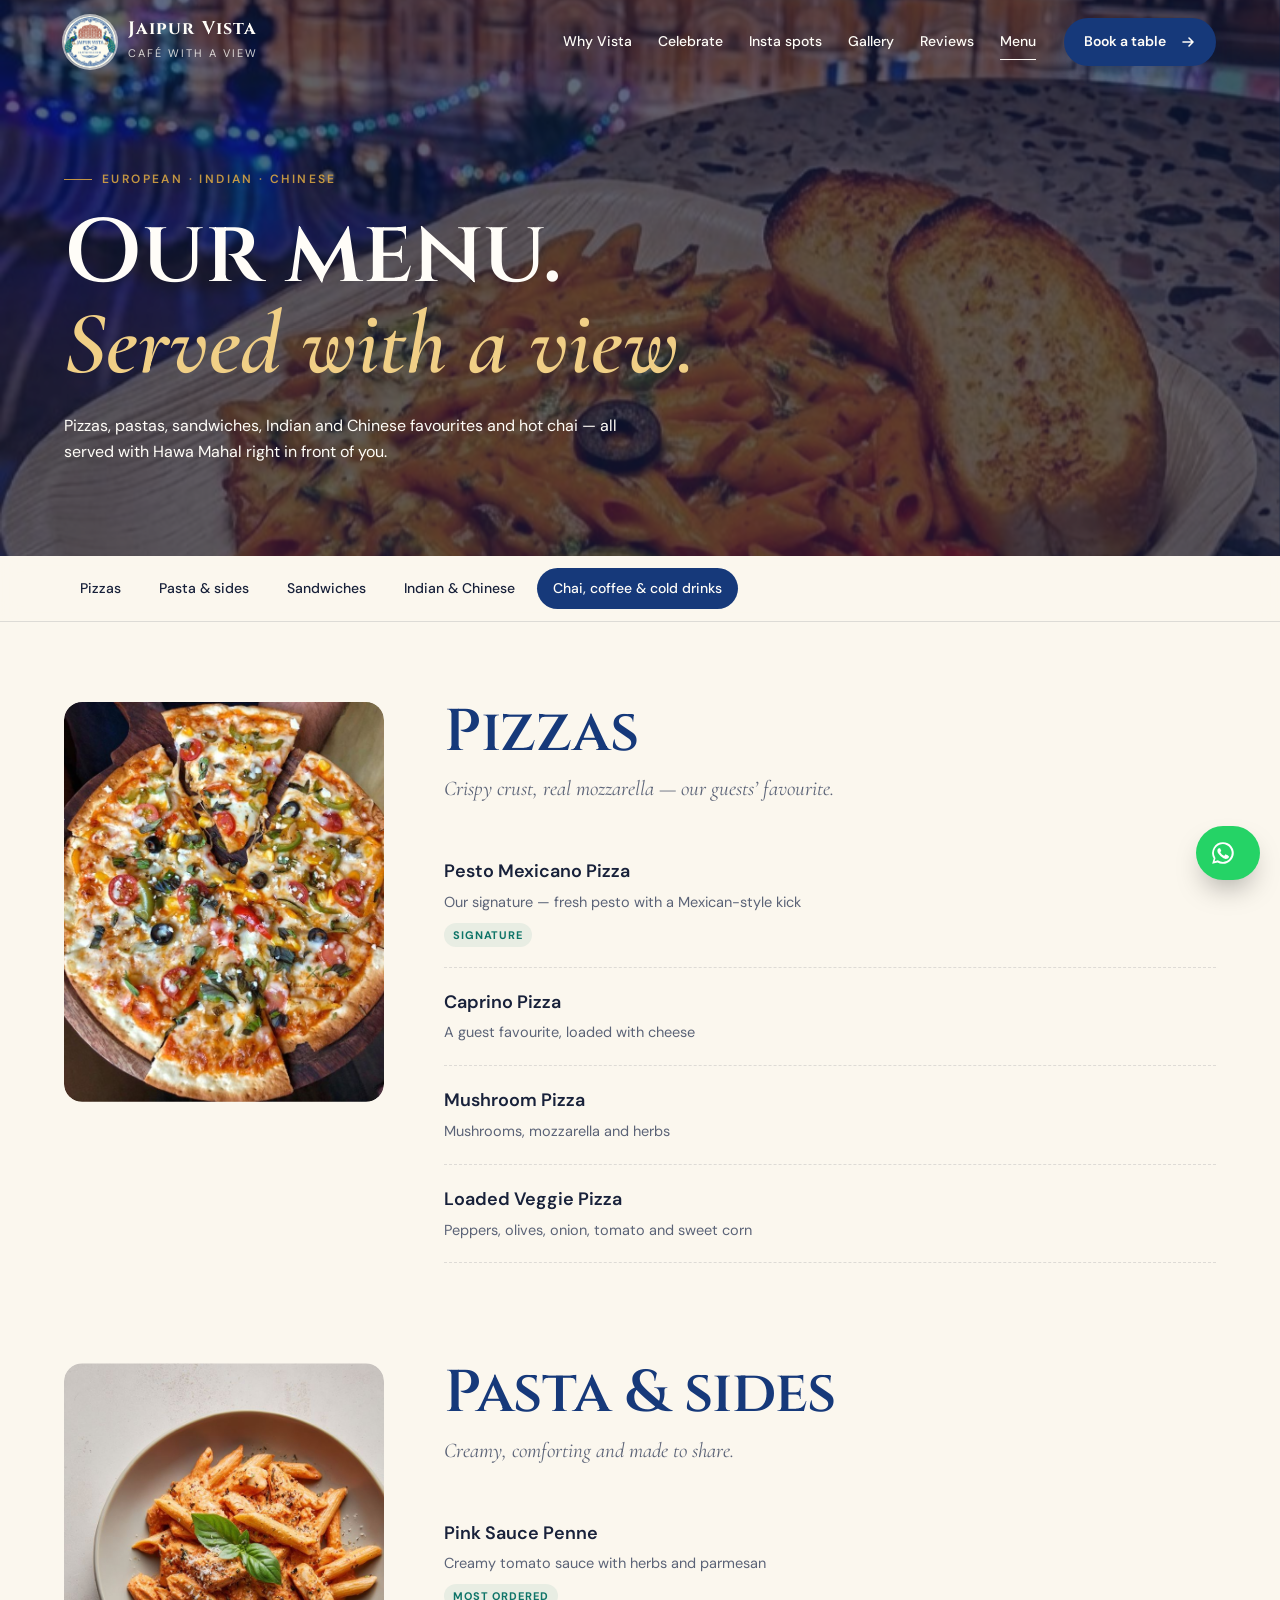
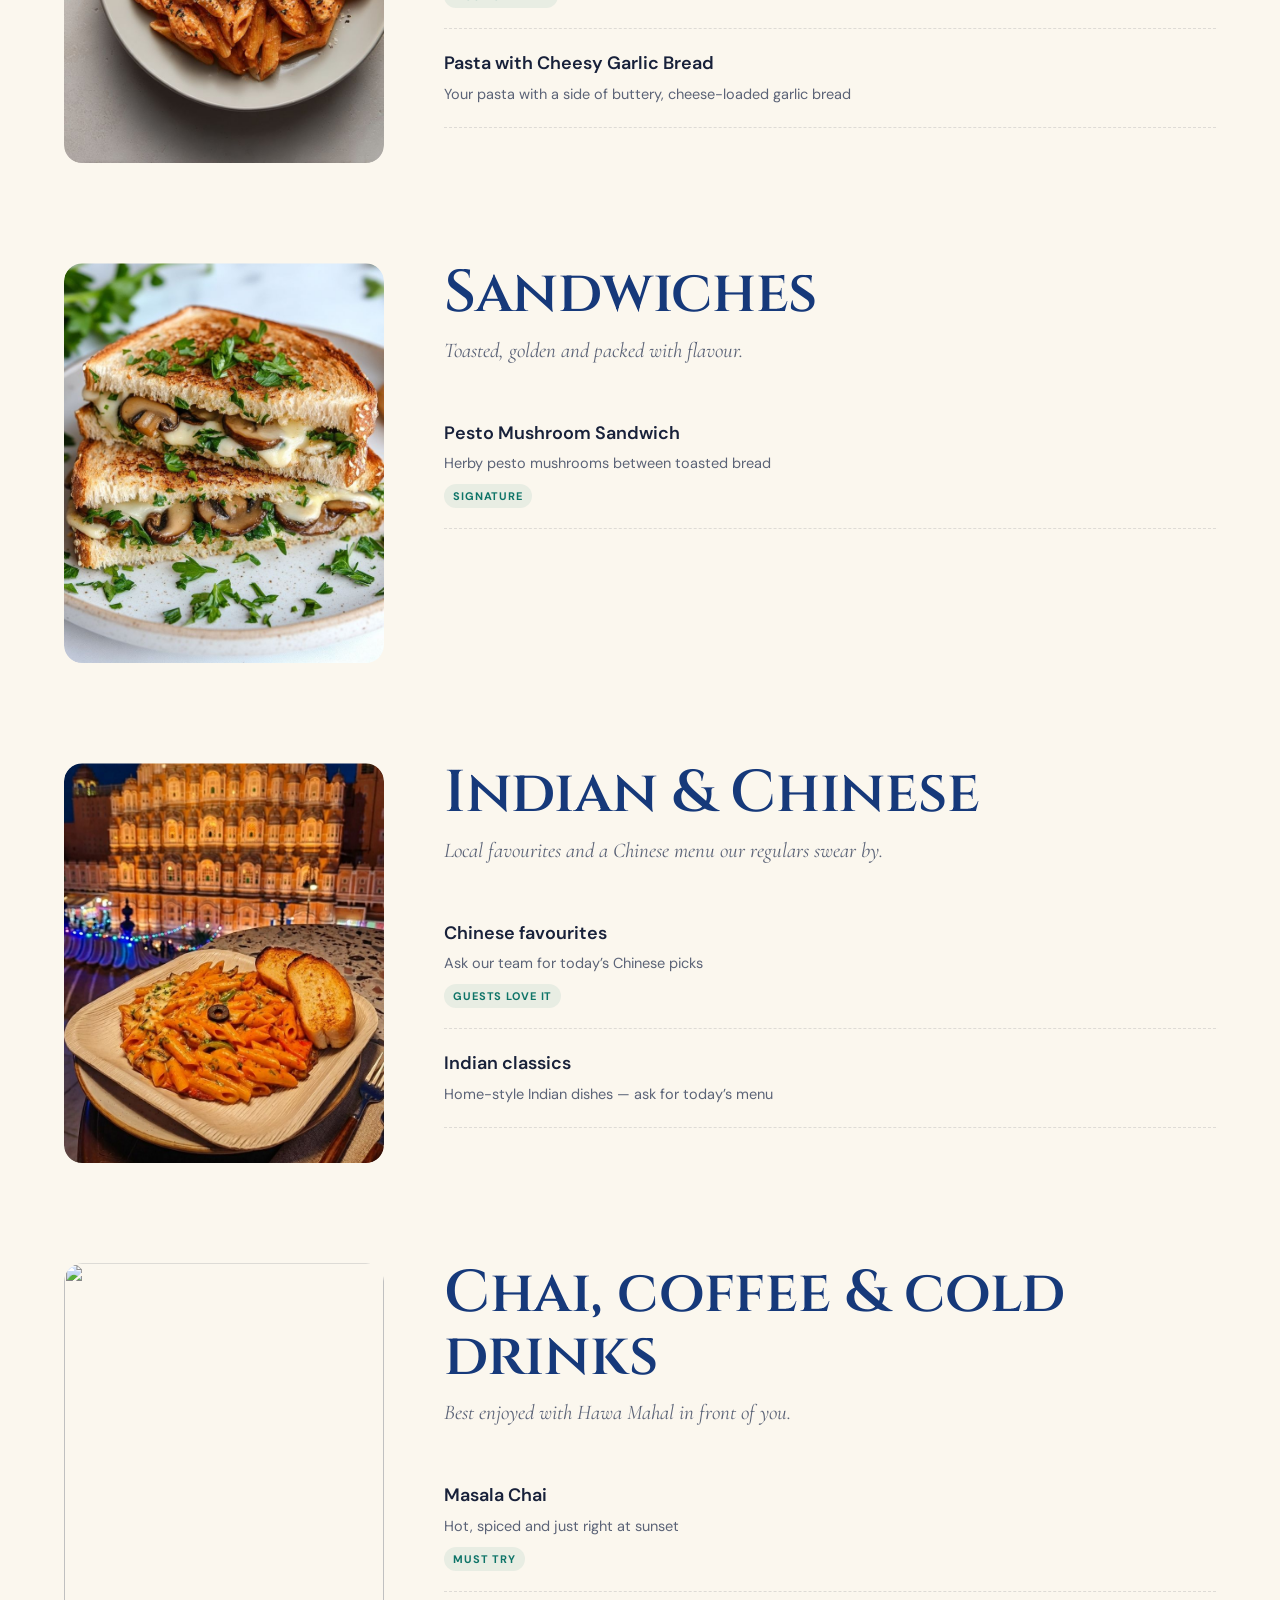
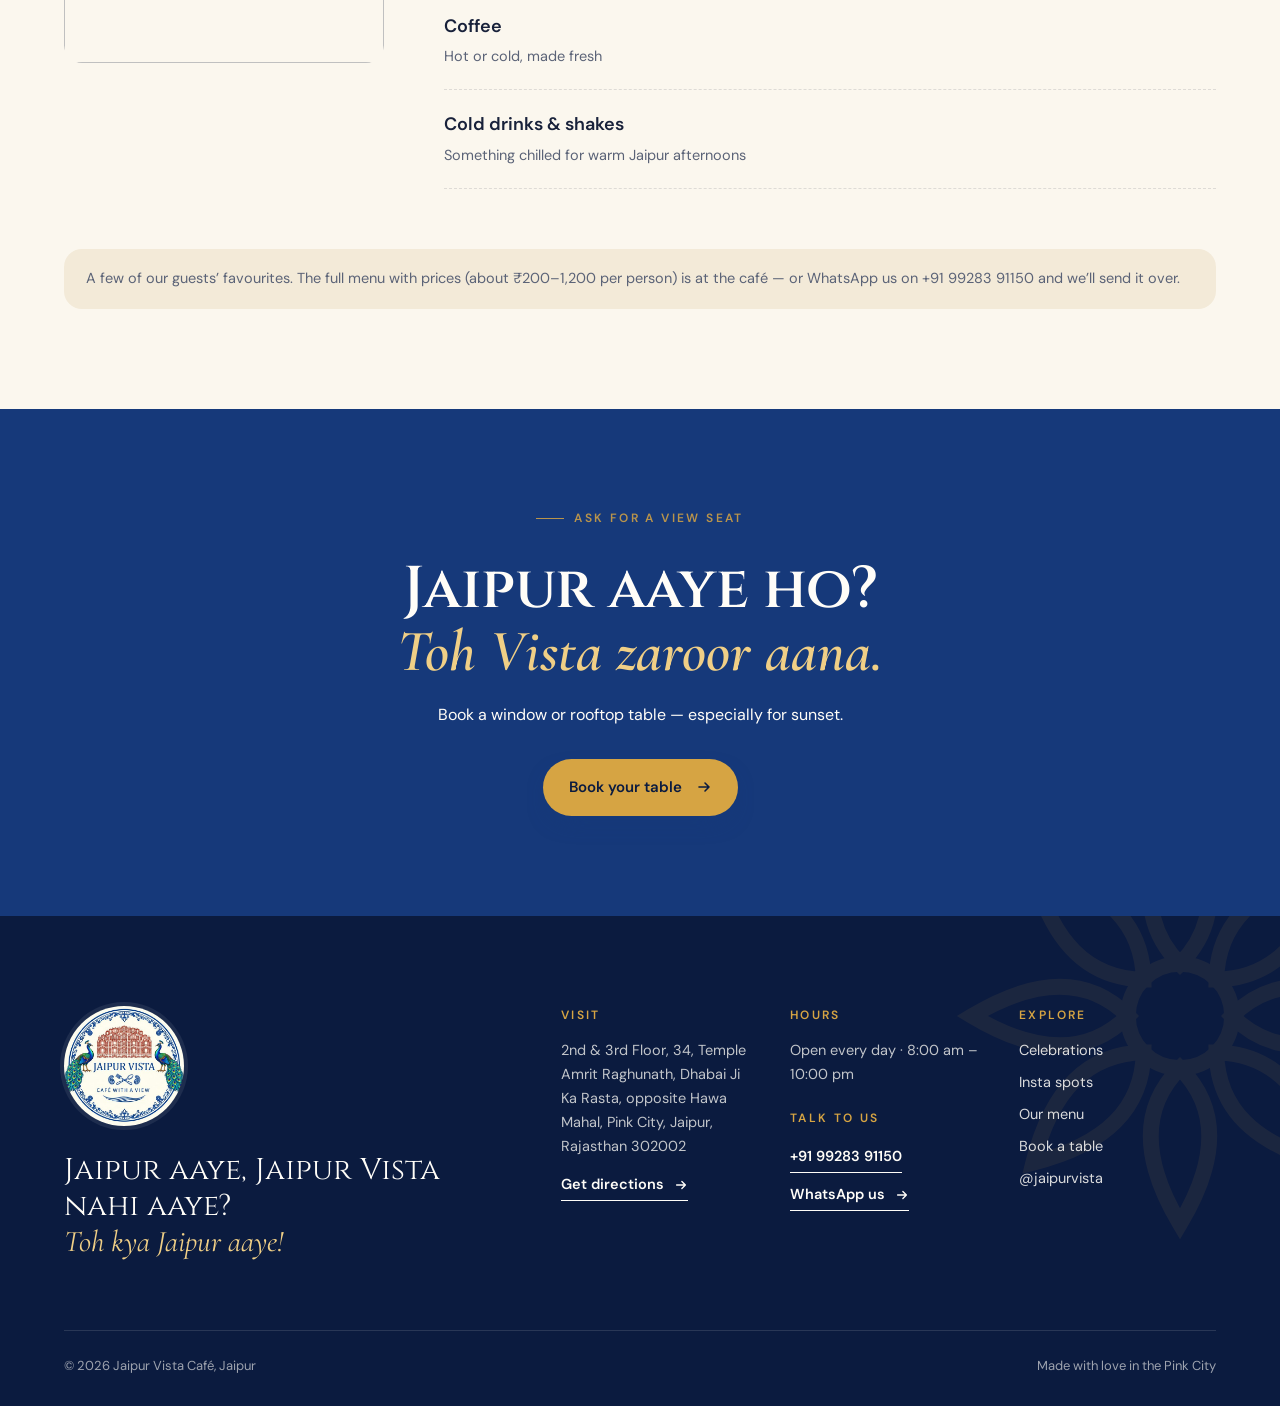
==== commit 12a16da1: "Use real Google reviews, owner photos and café details - 4.9 rating from 423 Google reviews, 12 gues" ====
--- a/menu.html
+++ b/menu.html
@@ -4,7 +4,7 @@
 <meta charset="utf-8">
 <meta name="viewport" content="width=device-width,initial-scale=1">
 <title>Menu | Jaipur Vista Café — Opposite Hawa Mahal, Jaipur</title>
-<meta name="description" content="The Jaipur Vista menu — Rajasthani thalis, Jaipuri snacks, kulhad chai, coffee, café classics and desserts, served with a view of Hawa Mahal.">
+<meta name="description" content="The Jaipur Vista menu — signature pizzas, pasta, pesto mushroom sandwich, Indian & Chinese dishes and chai, served on a rooftop opposite Hawa Mahal.">
 <meta name="theme-color" content="#16397a">
 <link rel="icon" href="assets/logo.jpg">
 <link rel="preconnect" href="https://fonts.googleapis.com"><link rel="preconnect" href="https://fonts.gstatic.com" crossorigin>
@@ -15,11 +15,11 @@
 <header id="site-header"></header>
 <main id="main">
 <section class="page-hero">
- <div class="bg" data-speed="-0.2"><img src="https://images.unsplash.com/photo-1567337710282-00832b415979?auto=format&fit=crop&w=2000&q=70" alt=""></div>
+ <div class="bg" data-speed="-0.2"><img src="assets/photos/food-dinner-view.jpg" alt=""></div>
  <div class="wrap">
-  <p class="eyebrow">Royal flavours · café classics</p>
-  <h1 class="split">Our menu.<br><em>Jaipur on a plate.</em></h1>
-  <p class="reveal">From the royal kitchens of Rajasthan to your favourite café comforts — all served with a view of Hawa Mahal.</p>
+  <p class="eyebrow">European · Indian · Chinese</p>
+  <h1 class="split">Our menu.<br><em>Served with a view.</em></h1>
+  <p class="reveal">Pizzas, pastas, sandwiches, Indian and Chinese favourites and hot chai — all served with Hawa Mahal right in front of you.</p>
  </div>
 </section>
 <nav class="cat-nav" aria-label="Menu categories"><div class="wrap" id="catnav"></div></nav>
@@ -36,39 +36,29 @@
 <script>
 // MENU — items aur prices yahan badlein: [naam, description, price, tags]
 const MENU=[
- ["rajasthani","Rajasthani specials","Royal recipes from the kitchens of Rajasthan.","1567337710282-00832b415979",[
-  ["Vista Shahi Thali","Dal baati churma, ker sangri, gatte ki sabzi, bajra roti, rice and a sweet","₹549",["Signature"]],
-  ["Dal Baati Churma","Ghee-roasted baati, panchmel dal and sweet churma","₹349",[]],
-  ["Gatte ki Sabzi","Gram-flour dumplings in a tangy yoghurt gravy, with roti","₹299",[]],
-  ["Ker Sangri","Desert beans and berries, tossed in Rajasthani spices","₹329",["Vegan"]],
-  ["Paneer Lababdar","Cottage cheese in a rich tomato-cashew gravy","₹379",[]],
-  ["Missi Roti & Lahsun Chutney","Spiced gram-flour roti with fiery garlic chutney","₹189",["Vegan"]]]],
- ["snacks","Jaipuri snacks","The flavours of Jaipur’s bazaars.","1601050690597-df0568f70950",[
-  ["Pyaaz Kachori","Jaipur’s famous onion kachori with imli chutney","₹129",["Must try"]],
-  ["Mirchi Vada","Stuffed green chilli fritters","₹129",["Vegan"]],
-  ["Samosa Chaat","Crushed samosa, chole, curd and chutneys","₹159",[]],
-  ["Pav Bhaji","Buttery pav with a spicy vegetable bhaji","₹219",[]]]],
- ["chai-coffee","Chai & coffee","Slow chai and fresh coffee, made for the view.","1561336313-0bd5e0b27ec8",[
-  ["Kulhad Masala Chai","Spiced chai served in a clay kulhad","₹79",["Must try"]],
-  ["Sunset Cappuccino","Our signature double-shot cappuccino","₹189",[]],
-  ["Vista Cold Coffee","Thick, creamy cold coffee with ice cream","₹229",[]],
-  ["Kesar Badam Milk","Saffron and almond milk, warm or chilled","₹169",[]],
-  ["Rose Lassi","Sweet lassi with a hint of Jaipur rose","₹149",[]]]],
- ["cafe","Café classics","Something familiar, done beautifully.","1530062845289-9109b2c9c868",[
-  ["Vista Margherita Pizza","Hand-stretched base, basil and mozzarella","₹399",[]],
-  ["Penne Arrabbiata","Spicy tomato and garlic sauce","₹349",["Vegan"]],
-  ["Grilled Club Sandwich","Triple-decker with veggies, cheese and fries","₹299",[]],
-  ["Vista Sharing Platter","Chaat, kebabs, dips and breads for the table","₹549",["For groups"]]]],
- ["desserts","Sweet finish","A royal little ending.","1585937421612-70a008356fbe",[
-  ["Malai Ghewar","Jaipur’s famous honeycomb sweet with rabri","₹199",["Seasonal"]],
-  ["Gulab Jamun with Rabri","Warm jamuns on chilled rabri","₹169",[]],
-  ["Hot Chocolate Brownie","With a scoop of vanilla ice cream","₹229",[]]]]];
+ ["pizza","Pizzas","Crispy crust, real mozzarella — our guests’ favourite.","P:food-pizza",[
+  ["Pesto Mexicano Pizza","Our signature — fresh pesto with a Mexican-style kick","",["Signature"]],
+  ["Caprino Pizza","A guest favourite, loaded with cheese","",[]],
+  ["Mushroom Pizza","Mushrooms, mozzarella and herbs","",[]],
+  ["Loaded Veggie Pizza","Peppers, olives, onion, tomato and sweet corn","",[]]]],
+ ["pasta","Pasta & sides","Creamy, comforting and made to share.","P:food-penne",[
+  ["Pink Sauce Penne","Creamy tomato sauce with herbs and parmesan","",["Most ordered"]],
+  ["Pasta with Cheesy Garlic Bread","Your pasta with a side of buttery, cheese-loaded garlic bread","",[]]]],
+ ["sandwiches","Sandwiches","Toasted, golden and packed with flavour.","P:food-sandwich",[
+  ["Pesto Mushroom Sandwich","Herby pesto mushrooms between toasted bread","",["Signature"]]]],
+ ["indian-chinese","Indian & Chinese","Local favourites and a Chinese menu our regulars swear by.","P:food-dinner-view",[
+  ["Chinese favourites","Ask our team for today’s Chinese picks","",["Guests love it"]],
+  ["Indian classics","Home-style Indian dishes — ask for today’s menu","",[]]]],
+ ["chai-coffee","Chai, coffee & cold drinks","Best enjoyed with Hawa Mahal in front of you.","U:1571934811356-5cc061b6821f",[
+  ["Masala Chai","Hot, spiced and just right at sunset","",["Must try"]],
+  ["Coffee","Hot or cold, made fresh","",[]],
+  ["Cold drinks & shakes","Something chilled for warm Jaipur afternoons","",[]]]]];
 document.getElementById('catnav').innerHTML=MENU.map(c=>`<a href="#${c[0]}">${c[1]}</a>`).join('');
 document.getElementById('menu').innerHTML=MENU.map(c=>`<section class="menu-cat" id="${c[0]}"><div class="wrap menu-cat-head">
- <div class="img reveal-img"><img src="${U(c[3],800)}" alt="" loading="lazy"></div>
+ <div class="img reveal-img"><img src="${c[3].startsWith('P:')?P(c[3].slice(2)):U(c[3].slice(2),800)}" alt="" loading="lazy"></div>
  <div><h2 class="h2">${c[1]}</h2><p class="intro">${c[2]}</p>
- ${c[4].map((i,k)=>`<div class="item reveal" style="--i:${k%4}"><div class="item-main"><h3>${i[0]}</h3><p>${i[1]}</p>${i[3].length?`<div class="tags">${i[3].map(t=>`<i>${t}</i>`).join('')}</div>`:''}</div><span class="dots" aria-hidden="true"></span><span class="price">${i[2]}</span></div>`).join('')}
- </div></div></section>`).join('');
+ ${c[4].map((i,k)=>`<div class="item reveal" style="--i:${k%4}"><div class="item-main"><h3>${i[0]}</h3><p>${i[1]}</p>${i[3].length?`<div class="tags">${i[3].map(t=>`<i>${t}</i>`).join('')}</div>`:''}</div>${i[2]?`<span class="dots" aria-hidden="true"></span><span class="price">${i[2]}</span>`:''}</div>`).join('')}
+ </div></div></section>`).join('')+`<div class="wrap"><p class="menu-note">A few of our guests’ favourites. The full menu with prices (about ₹200–1,200 per person) is at the café — or WhatsApp us on ${CAFE.phone} and we’ll send it over.</p></div>`;
 </script>
 <script src="site.js"></script>
 <script>
--- a/style.css
+++ b/style.css
@@ -426,3 +426,15 @@
  .reveal,.reveal-img,.split .lw{opacity:1!important;transform:none!important;clip-path:none!important}
  .marquee-track,.rv-track{animation:none!important}
 }
+
+/* review text clamp + read more */
+.rv-text{display:-webkit-box;-webkit-line-clamp:7;-webkit-box-orient:vertical;overflow:hidden}
+.rv-text p{font-size:15px;color:var(--ink);line-height:1.6}
+.rv-text p+p{margin-top:8px}
+.rv-card.open .rv-text{-webkit-line-clamp:unset;display:block}
+.rv-more{align-self:flex-start;font-size:13px;font-weight:600;color:var(--blue);margin-top:-4px}
+.rv-more:hover{text-decoration:underline}
+.rv-card{align-self:flex-start}
+a.dm-badge:hover{transform:translateY(-3px)}
+.dm-badge{transition:transform .4s var(--ease),opacity .9s var(--ease)}
+.menu-note{background:var(--paper);border-radius:var(--r);padding:18px 22px;color:var(--muted);font-size:14.5px;margin-top:40px}
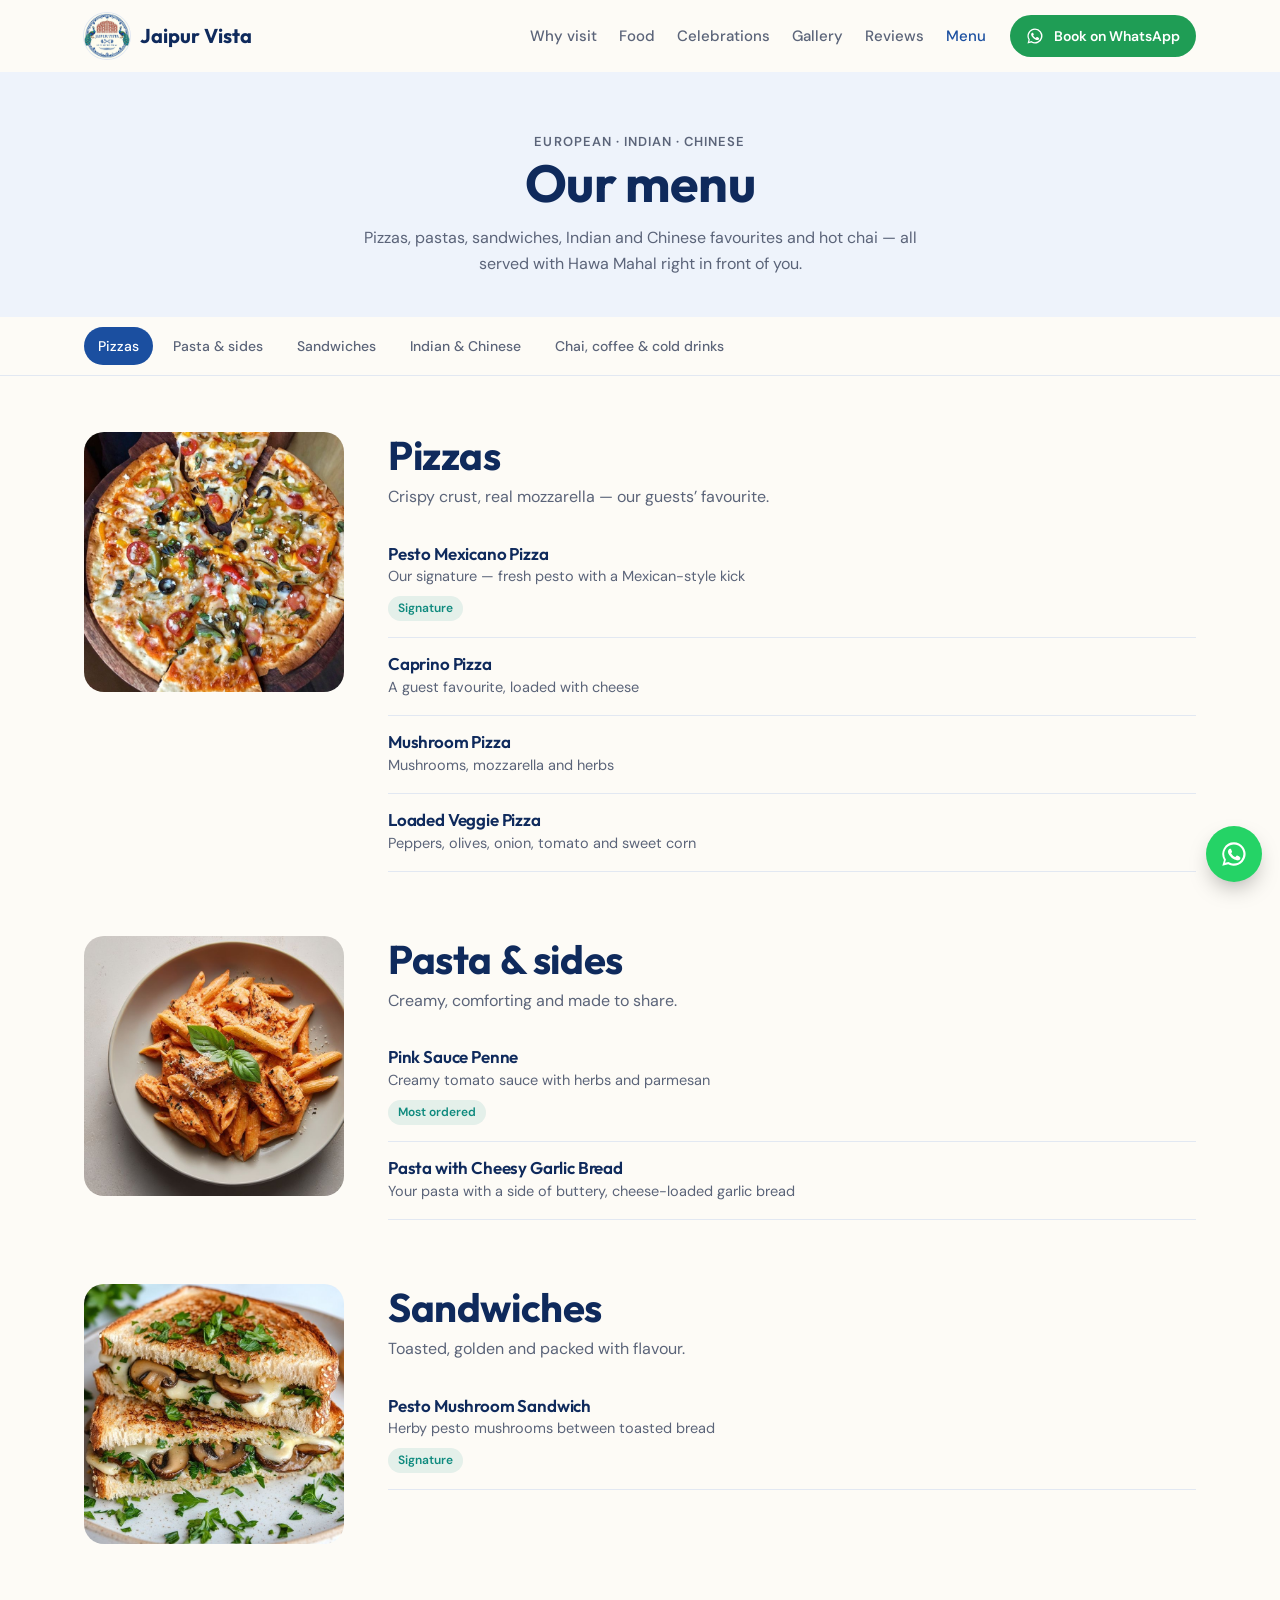
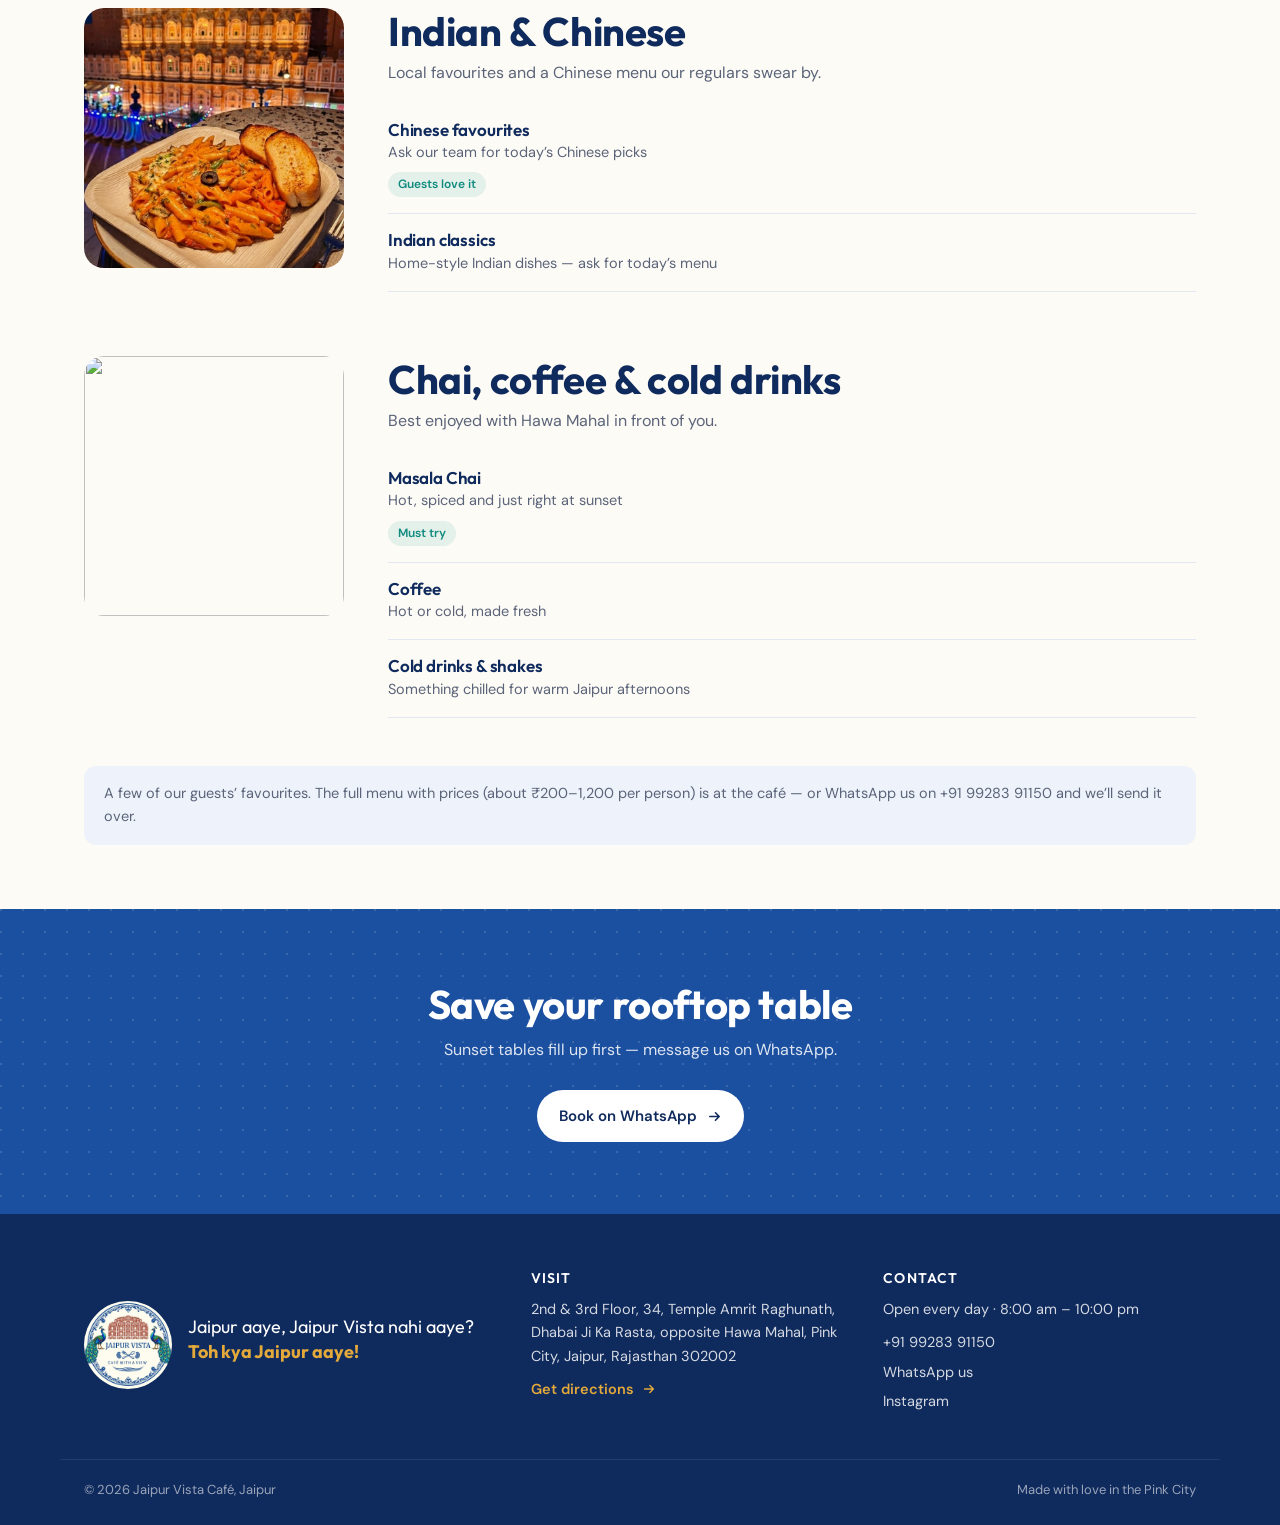
==== commit 2804a31b: "Redesign Jaipur Vista as a lighter, distinct café site Give the site its own look instead of mirrori" ====
--- a/menu.html
+++ b/menu.html
@@ -5,30 +5,30 @@
 <meta name="viewport" content="width=device-width,initial-scale=1">
 <title>Menu | Jaipur Vista Café — Opposite Hawa Mahal, Jaipur</title>
 <meta name="description" content="The Jaipur Vista menu — signature pizzas, pasta, pesto mushroom sandwich, Indian & Chinese dishes and chai, served on a rooftop opposite Hawa Mahal.">
-<meta name="theme-color" content="#16397a">
+<meta name="theme-color" content="#1b4fa0">
 <link rel="icon" href="assets/logo.jpg">
 <link rel="preconnect" href="https://fonts.googleapis.com"><link rel="preconnect" href="https://fonts.gstatic.com" crossorigin>
-<link href="https://fonts.googleapis.com/css2?family=Cinzel:wght@500;600;700&family=Cormorant+Garamond:ital,wght@0,500;1,500;1,600&family=DM+Sans:opsz,wght@9..40,400;9..40,500;9..40,600;9..40,700&display=swap" rel="stylesheet">
+<link href="https://fonts.googleapis.com/css2?family=Outfit:wght@500;600;700&family=DM+Sans:opsz,wght@9..40,400;9..40,500;9..40,600&display=swap" rel="stylesheet">
 <link rel="stylesheet" href="style.css">
 </head>
-<body data-page="menu" class="ready">
+<body data-page="menu">
 <header id="site-header"></header>
 <main id="main">
 <section class="page-hero">
- <div class="bg" data-speed="-0.2"><img src="assets/photos/food-dinner-view.jpg" alt=""></div>
  <div class="wrap">
-  <p class="eyebrow">European · Indian · Chinese</p>
-  <h1 class="split">Our menu.<br><em>Served with a view.</em></h1>
-  <p class="reveal">Pizzas, pastas, sandwiches, Indian and Chinese favourites and hot chai — all served with Hawa Mahal right in front of you.</p>
+  <p class="kicker">European · Indian · Chinese</p>
+  <h1>Our menu</h1>
+  <p>Pizzas, pastas, sandwiches, Indian and Chinese favourites and hot chai — all served with Hawa Mahal right in front of you.</p>
  </div>
 </section>
 <nav class="cat-nav" aria-label="Menu categories"><div class="wrap" id="catnav"></div></nav>
 <div id="menu"></div>
-<section class="menu-cta">
- <p class="eyebrow" style="justify-content:center;color:var(--gold)">Ask for a view seat</p>
- <h2 class="h2 split">Jaipur aaye ho?<br><em>Toh Vista zaroor aana.</em></h2>
- <p class="reveal">Book a window or rooftop table — especially for sunset.</p>
- <a class="btn" href="index.html#book">Book your table <svg class="arrow"><use href="#i-arrow"/></svg></a>
+<section class="book menu-cta">
+ <div class="wrap book-in">
+  <h2>Save your rooftop table</h2>
+  <p>Sunset tables fill up first — message us on WhatsApp.</p>
+  <a class="btn" style="background:#fff;color:var(--navy)" data-wa="Hi Jaipur Vista! I would like to book a table.">Book on WhatsApp <svg class="arrow"><use href="#i-arrow"/></svg></a>
+ </div>
 </section>
 </main>
 <footer id="site-footer"></footer>
@@ -55,9 +55,9 @@
   ["Cold drinks & shakes","Something chilled for warm Jaipur afternoons","",[]]]]];
 document.getElementById('catnav').innerHTML=MENU.map(c=>`<a href="#${c[0]}">${c[1]}</a>`).join('');
 document.getElementById('menu').innerHTML=MENU.map(c=>`<section class="menu-cat" id="${c[0]}"><div class="wrap menu-cat-head">
- <div class="img reveal-img"><img src="${c[3].startsWith('P:')?P(c[3].slice(2)):U(c[3].slice(2),800)}" alt="" loading="lazy"></div>
- <div><h2 class="h2">${c[1]}</h2><p class="intro">${c[2]}</p>
- ${c[4].map((i,k)=>`<div class="item reveal" style="--i:${k%4}"><div class="item-main"><h3>${i[0]}</h3><p>${i[1]}</p>${i[3].length?`<div class="tags">${i[3].map(t=>`<i>${t}</i>`).join('')}</div>`:''}</div>${i[2]?`<span class="dots" aria-hidden="true"></span><span class="price">${i[2]}</span>`:''}</div>`).join('')}
+ <div class="img"><img src="${c[3].startsWith('P:')?P(c[3].slice(2)):U(c[3].slice(2),800)}" alt="" loading="lazy"></div>
+ <div><h2>${c[1]}</h2><p class="intro">${c[2]}</p>
+ ${c[4].map((i,k)=>`<div class="item"><div class="item-main"><h3>${i[0]}</h3><p>${i[1]}</p>${i[3].length?`<div class="tags">${i[3].map(t=>`<i>${t}</i>`).join('')}</div>`:''}</div>${i[2]?`<span class="price">${i[2]}</span>`:''}</div>`).join('')}
  </div></div></section>`).join('')+`<div class="wrap"><p class="menu-note">A few of our guests’ favourites. The full menu with prices (about ₹200–1,200 per person) is at the café — or WhatsApp us on ${CAFE.phone} and we’ll send it over.</p></div>`;
 </script>
 <script src="site.js"></script>
--- a/style.css
+++ b/style.css
@@ -1,440 +1,240 @@
 /* =========================================================
-   JAIPUR VISTA — brand styles
-   Colours taken from the logo: royal pottery blue, Hawa Mahal
-   terracotta, peacock teal, gold and ivory.
+   JAIPUR VISTA — light "blue pottery" café style
    ========================================================= */
 :root{
- --cream:#fbf7ee; --paper:#f3ead8; --ivory:#fffdf8;
- --ink:#18213a; --muted:#5b6377; --line:rgba(24,33,58,.13);
- --blue:#16397a; --blue-2:#1f51a6; --navy:#0b1b3f;
- --terra:#a8402a; --pink:#e09a80; --teal:#0e7468; --peacock:#0f8f86; --gold:#d6a443; --gold-2:#f0cf86;
- --serif:"Cinzel",Georgia,serif; --italic:"Cormorant Garamond",Georgia,serif; --sans:"DM Sans",system-ui,sans-serif;
- --ease:cubic-bezier(.2,.75,.2,1); --r:18px;
- --pad:clamp(80px,11vw,140px);
+ --bg:#fdfbf6; --white:#fff; --tint:#eef3fb; --line:#e2e8f2;
+ --ink:#172036; --muted:#5b6479;
+ --blue:#1b4fa0; --blue-d:#143d7d; --navy:#0f2a5c;
+ --terra:#b4482f; --teal:#0f8a7e; --gold:#e3a93b; --wa:#1f9d55;
+ --r:20px; --r-sm:12px;
+ --head:"Outfit",system-ui,sans-serif; --body:"DM Sans",system-ui,sans-serif;
+ --shadow:0 18px 40px -22px rgba(15,42,92,.35);
 }
 *{box-sizing:border-box;margin:0;padding:0}
 html{scroll-behavior:smooth;-webkit-text-size-adjust:100%}
-body{font-family:var(--sans);background:var(--cream);color:var(--ink);line-height:1.65;font-size:16px;-webkit-font-smoothing:antialiased;overflow-x:hidden}
-body.lock{overflow:hidden}
+body{font-family:var(--body);background:var(--bg);color:var(--ink);line-height:1.6;font-size:16px;-webkit-font-smoothing:antialiased;overflow-x:hidden}
 img{display:block;max-width:100%}
 a{color:inherit;text-decoration:none}
 button{font:inherit;color:inherit;background:none;border:0;cursor:pointer}
-:focus-visible{outline:2px solid var(--gold);outline-offset:3px;border-radius:4px}
-.wrap{max-width:1200px;margin:0 auto;padding:0 24px}
-.sec{padding:var(--pad) 0;position:relative}
-.skip-link{position:absolute;left:-999px;top:12px;z-index:200;background:var(--ivory);color:var(--blue);padding:10px 16px;border-radius:8px}.skip-link:focus{left:16px}
-
-/* ---------- type ---------- */
-.eyebrow{font-size:12px;font-weight:600;letter-spacing:.2em;text-transform:uppercase;color:var(--terra);margin-bottom:20px;display:flex;align-items:center;gap:10px}
-.eyebrow::before{content:"";width:28px;height:1px;background:currentColor}
-.h2{font-family:var(--serif);font-weight:600;font-size:clamp(34px,4.6vw,60px);line-height:1.06;letter-spacing:-.005em;color:var(--blue)}
-.h2 em,.hero-title em,.band-q em,.h3 em{font-family:var(--italic);font-style:italic;font-weight:600;color:var(--terra);letter-spacing:0;text-transform:none}
-.h3{font-family:var(--serif);font-weight:600;font-size:clamp(24px,2.6vw,32px);line-height:1.15;color:var(--blue)}
-.sec-head{display:flex;justify-content:space-between;align-items:flex-end;gap:32px;margin-bottom:clamp(40px,6vw,72px);flex-wrap:wrap}
-.sec-head-side{max-width:380px;color:var(--muted)}
-.sec-head-side p{margin-bottom:14px}
-
-/* ---------- buttons & links ---------- */
-.btn{display:inline-flex;align-items:center;justify-content:center;gap:14px;background:var(--blue);color:var(--ivory);font-weight:600;font-size:15px;padding:16px 26px;border-radius:999px;transition:background .3s,box-shadow .3s,transform .35s var(--ease);box-shadow:0 10px 26px -12px rgba(22,57,122,.7);white-space:nowrap}
-.btn:hover{background:var(--blue-2)}
-.btn .arrow{width:16px;height:16px;transition:transform .3s var(--ease)}
-.btn:hover .arrow{transform:translateX(4px)}
-.btn-gold{background:var(--gold);color:var(--navy);box-shadow:0 12px 30px -12px rgba(214,164,67,.8)}.btn-gold:hover{background:var(--gold-2)}
-.btn-ghost{background:rgba(255,253,248,.08);color:var(--ivory);box-shadow:inset 0 0 0 1px rgba(255,253,248,.5);backdrop-filter:blur(4px)}.btn-ghost:hover{background:rgba(255,253,248,.18)}
-.btn-sm{padding:12px 20px;font-size:14px}
-.btn-full{width:100%}
-.link{display:inline-flex;align-items:center;gap:10px;font-weight:600;color:var(--blue);background:linear-gradient(currentColor,currentColor) 0 100%/100% 1px no-repeat;padding-bottom:4px;transition:background-size .4s var(--ease)}
-.link:hover{background-size:0 1px;background-position:100% 100%}
-.link .arrow{width:14px;height:14px;transition:transform .3s var(--ease)}.link:hover .arrow{transform:translateX(4px)}
+:focus-visible{outline:2px solid var(--blue);outline-offset:3px;border-radius:6px}
+.wrap{max-width:1160px;margin:0 auto;padding:0 24px}
+.skip-link{position:absolute;left:-999px;top:10px;z-index:200;background:#fff;padding:8px 14px;border-radius:8px}.skip-link:focus{left:12px}
+
+h1,h2,h3{font-family:var(--head);color:var(--navy);line-height:1.15;letter-spacing:-.01em}
+h2{font-size:clamp(28px,3.4vw,40px);font-weight:700}
+h3{font-size:19px;font-weight:600}
+.kicker{display:inline-block;font-size:13px;font-weight:600;letter-spacing:.08em;text-transform:uppercase;color:var(--terra);margin-bottom:10px}
+.muted{color:var(--muted)}
+.sec{padding:clamp(64px,8vw,96px) 0}
+.sec-tint{background:var(--tint)}
+.head{margin-bottom:40px}
+.head.center{text-align:center;max-width:640px;margin-left:auto;margin-right:auto}
+.split-head{display:flex;justify-content:space-between;align-items:flex-end;gap:20px;flex-wrap:wrap}
+
+/* buttons */
+.btn{display:inline-flex;align-items:center;justify-content:center;gap:10px;background:var(--blue);color:#fff;font-weight:600;font-size:15px;padding:14px 22px;border-radius:999px;transition:background .2s,transform .2s;min-height:48px}
+.btn:hover{background:var(--blue-d);transform:translateY(-2px)}
+.btn svg{width:18px;height:18px}
+.btn .arrow{width:15px;height:15px}
+.btn-line{background:transparent;color:var(--blue);box-shadow:inset 0 0 0 1.5px var(--blue)}
+.btn-line:hover{background:var(--blue);color:#fff}
+.btn-sm{padding:10px 16px;font-size:14px;min-height:42px}
+.link{display:inline-flex;align-items:center;gap:8px;font-weight:600;color:var(--blue)}
+.link:hover{text-decoration:underline;text-underline-offset:4px}
 .arrow{width:14px;height:14px;flex:none}
 
-/* ---------- preloader ---------- */
-.loader{position:fixed;inset:0;z-index:300;background:var(--cream);display:grid;place-content:center;justify-items:center;gap:22px;transition:clip-path 1s var(--ease) .1s}
-.loader-in{position:relative;width:150px;height:150px}
-.loader-in img{position:absolute;inset:14px;width:122px;height:122px;border-radius:50%;object-fit:cover;animation:pop .9s var(--ease) both}
-.loader-ring{position:absolute;inset:0;transform:rotate(-90deg)}
-.loader-ring circle{fill:none;stroke:var(--blue);stroke-width:2;stroke-dasharray:352;stroke-dashoffset:352;animation:ring 1.6s var(--ease) forwards}
-.loader p{font-family:var(--italic);font-style:italic;font-size:22px;color:var(--terra);animation:fadeUp .8s var(--ease) .4s both}
-body.ready .loader{clip-path:inset(0 0 100% 0)}
-@keyframes ring{to{stroke-dashoffset:0}}
-@keyframes pop{from{transform:scale(.6);opacity:0}}
-@keyframes fadeUp{from{transform:translateY(14px);opacity:0}}
-
-/* ---------- header ---------- */
-#site-header{position:fixed;inset:0 0 auto;z-index:100;color:var(--ivory);transition:background .4s,color .4s,box-shadow .4s}
-#site-header.scrolled,body[data-page=menu] #site-header.scrolled{background:rgba(251,247,238,.94);backdrop-filter:blur(10px);color:var(--ink);box-shadow:0 1px 0 var(--line)}
-.progress{position:absolute;left:0;right:0;bottom:0;height:2px;background:linear-gradient(90deg,var(--terra),var(--gold),var(--peacock));transform-origin:0 50%;transform:scaleX(0)}
-.head-in{display:flex;align-items:center;gap:28px;height:84px;transition:height .4s}
-.scrolled .head-in{height:70px}
-.brand{display:flex;align-items:center;gap:12px;margin-right:auto}
-.brand img{width:52px;height:52px;border-radius:50%;object-fit:cover;box-shadow:0 0 0 2px rgba(255,253,248,.6);transition:width .4s,height .4s}
-.scrolled .brand img{width:44px;height:44px;box-shadow:0 0 0 1px var(--line)}
-.brand b{display:block;font-family:var(--serif);font-size:18px;letter-spacing:.06em;line-height:1.1}
-.brand small{font-size:11px;letter-spacing:.18em;text-transform:uppercase;opacity:.8}
-.desktop-nav{display:flex;gap:26px}
-.desktop-nav a{font-size:14px;font-weight:500;position:relative;padding:6px 0}
-.desktop-nav a::after{content:"";position:absolute;left:0;right:0;bottom:0;height:1px;background:currentColor;transform:scaleX(0);transform-origin:right;transition:transform .35s var(--ease)}
-.desktop-nav a:hover::after,.desktop-nav a[aria-current]::after{transform:scaleX(1);transform-origin:left}
-.menu-toggle{display:none;width:46px;height:46px;border-radius:50%;box-shadow:inset 0 0 0 1px currentColor;position:relative}
-.menu-toggle span{position:absolute;left:14px;right:14px;height:1.6px;background:currentColor;transition:transform .35s var(--ease)}
-.menu-toggle span:first-child{top:19px}.menu-toggle span:last-child{top:26px}
-.nav-open .menu-toggle span:first-child{transform:translateY(3.5px) rotate(45deg)}
-.nav-open .menu-toggle span:last-child{transform:translateY(-3.5px) rotate(-45deg)}
-.mobile-nav{position:fixed;inset:0;z-index:-1;background:var(--navy);color:var(--ivory);display:flex;flex-direction:column;justify-content:center;gap:6px;padding:100px 28px 40px;clip-path:circle(0 at calc(100% - 46px) 42px);transition:clip-path .7s var(--ease);visibility:hidden}
-.mobile-nav a{font-family:var(--serif);font-size:28px;padding:8px 0;opacity:0;transform:translateY(16px);transition:.5s var(--ease)}
-.mobile-nav .btn{font-family:var(--sans);font-size:16px;margin-top:22px;align-self:flex-start}
-.nav-open .mobile-nav{clip-path:circle(150% at calc(100% - 46px) 42px);visibility:visible}
-.nav-open .mobile-nav a{opacity:1;transform:none}
-.nav-open .mobile-nav a:nth-child(2){transition-delay:.05s}.nav-open .mobile-nav a:nth-child(3){transition-delay:.1s}.nav-open .mobile-nav a:nth-child(4){transition-delay:.15s}.nav-open .mobile-nav a:nth-child(5){transition-delay:.2s}.nav-open .mobile-nav a:nth-child(6){transition-delay:.25s}.nav-open .mobile-nav a:nth-child(7){transition-delay:.3s}
-#site-header.nav-open{color:var(--ivory);background:transparent;box-shadow:none;backdrop-filter:none}
-
-/* ---------- reveal animations ---------- */
-.reveal{opacity:0;transform:translateY(34px);transition:opacity .9s var(--ease),transform .9s var(--ease);transition-delay:calc(var(--i,0)*.08s)}
+/* reveal */
+.reveal{opacity:0;transform:translateY(18px);transition:opacity .6s ease,transform .6s ease}
 .reveal.in{opacity:1;transform:none}
-.reveal-img{clip-path:inset(12% 6% 12% 6% round var(--r));opacity:0;transition:clip-path 1.2s var(--ease),opacity .8s;transition-delay:calc(var(--i,0)*.07s)}
-.reveal-img.in{clip-path:inset(0 0 0 0 round var(--r));opacity:1}
-.split .ln{display:block;overflow:hidden;padding-bottom:.08em;margin-bottom:-.08em}
-.split .lw{display:inline-block;transform:translateY(105%);transition:transform 1.1s var(--ease);transition-delay:var(--d)}
-.split.in .lw{transform:none}
-
-/* ---------- hero ---------- */
-.hero{position:relative;min-height:100svh;display:flex;align-items:flex-end;color:var(--ivory);overflow:hidden;background:var(--navy)}
-.hero-bg{position:absolute;inset:-8% 0;will-change:transform}
-.hero-bg img{width:100%;height:100%;object-fit:cover;animation:kenburns 22s ease-out both}
-@keyframes kenburns{from{transform:scale(1.18)}to{transform:scale(1.02)}}
-.hero-shade{position:absolute;inset:0;background:linear-gradient(180deg,rgba(11,27,63,.55) 0%,rgba(11,27,63,.1) 35%,rgba(11,27,63,.55) 65%,rgba(8,18,44,.92) 100%)}
-.hero-motif{position:absolute;right:-120px;top:12%;width:460px;height:460px;color:var(--gold-2);opacity:.16;animation:spin 80s linear infinite}
-@keyframes spin{to{transform:rotate(360deg)}}
-.hero-in{position:relative;padding-top:150px;padding-bottom:clamp(70px,9vw,110px);width:100%}
-.hero-eyebrow{color:var(--gold-2)}
-.hero-eyebrow::before{display:none}
-.hero-eyebrow .dot{width:8px;height:8px;border-radius:50%;background:var(--gold);box-shadow:0 0 0 0 rgba(214,164,67,.7);animation:pulse 2.2s infinite}
-@keyframes pulse{70%{box-shadow:0 0 0 12px rgba(214,164,67,0)}100%{box-shadow:0 0 0 0 rgba(214,164,67,0)}}
-.hero-title{font-family:var(--serif);font-weight:600;font-size:clamp(42px,7.4vw,104px);line-height:1;letter-spacing:-.01em;max-width:1000px;margin-bottom:28px;text-shadow:0 4px 40px rgba(0,0,0,.25)}
-.hero-title em{color:var(--gold-2);font-size:1.08em}
-.hero-lede{max-width:540px;font-size:clamp(16px,1.4vw,18px);opacity:.92;margin-bottom:36px}
-.hero-ctas{display:flex;gap:14px;flex-wrap:wrap}
-.hero-meta{display:flex;align-items:center;gap:18px;margin-top:44px;font-size:14px;flex-wrap:wrap}
-.hero-meta>span{display:flex;align-items:center;gap:8px;opacity:.9}
-.hero-meta-sep{width:1px;height:22px;background:rgba(255,253,248,.35)}
-.g-chip{display:inline-flex;align-items:center;gap:10px;padding:8px 16px 8px 8px;border-radius:999px;background:rgba(255,253,248,.12);box-shadow:inset 0 0 0 1px rgba(255,253,248,.3);transition:background .3s}
-.g-chip:hover{background:rgba(255,253,248,.22)}
-.g-logo{display:inline-grid;place-items:center;width:26px;height:26px;border-radius:50%;background:#fff;font:700 15px/1 Arial,sans-serif;color:#4285f4;flex:none}
-.g-logo.lg{width:52px;height:52px;font-size:28px;box-shadow:0 6px 20px -8px rgba(0,0,0,.3)}
-.hero .hero-eyebrow,.hero-lede,.hero-ctas,.hero-meta{opacity:0;transform:translateY(20px);transition:opacity 1s var(--ease),transform 1s var(--ease)}
-body.ready .hero-eyebrow{opacity:1;transform:none;transition-delay:.15s}
-body.ready .hero-lede{opacity:.92;transform:none;transition-delay:.55s}
-body.ready .hero-ctas{opacity:1;transform:none;transition-delay:.7s}
-body.ready .hero-meta{opacity:1;transform:none;transition-delay:.85s}
-.hero .split .lw{transition-delay:calc(var(--d) + .25s)}
-body:not(.ready) .hero .split .lw{transform:translateY(105%)!important}
-.scroll-cue{position:absolute;right:32px;bottom:40px;width:28px;height:46px;border-radius:20px;box-shadow:inset 0 0 0 1.5px rgba(255,253,248,.7)}
-.scroll-cue span{position:absolute;left:50%;top:9px;width:4px;height:8px;margin-left:-2px;border-radius:2px;background:var(--ivory);animation:cue 1.8s infinite}
-@keyframes cue{60%{transform:translateY(14px);opacity:0}100%{opacity:0}}
-
-/* ---------- marquee ---------- */
-.marquee{background:var(--blue);color:var(--ivory);overflow:hidden;padding:20px 0;border-block:1px solid rgba(255,255,255,.12)}
-.marquee-track{display:flex;gap:30px;width:max-content;animation:marq 40s linear infinite;align-items:center}
-.marquee span{font-family:var(--serif);font-size:clamp(18px,2vw,24px);letter-spacing:.06em;white-space:nowrap}
-.marquee i{color:var(--gold);font-style:normal}
-@keyframes marq{to{transform:translateX(-50%)}}
-
-/* ---------- don't miss ---------- */
-.dont-miss{background:var(--cream);overflow:hidden}
-.dont-miss::before{content:"";position:absolute;inset:0;background:radial-gradient(circle at 1px 1px,rgba(22,57,122,.12) 1px,transparent 1.5px) 0 0/26px 26px;mask:linear-gradient(90deg,transparent 40%,#000);opacity:.6;pointer-events:none}
-.dm-grid{display:grid;grid-template-columns:1fr 1.05fr;gap:clamp(40px,7vw,100px);align-items:center;position:relative}
-.dm-visual{position:relative}
-.arch{border-radius:999px 999px var(--r) var(--r)!important;overflow:hidden;aspect-ratio:4/5.2;background:var(--paper);clip-path:inset(12% 6% 12% 6% round 300px 300px 18px 18px)}
-.arch.in{clip-path:inset(0 round 300px 300px 18px 18px)}
-.arch img{width:100%;height:115%;object-fit:cover;margin-top:-7%}
-.dm-badge{position:absolute;right:-24px;bottom:42px;background:var(--ivory);border-radius:16px;padding:20px 22px;max-width:220px;box-shadow:0 24px 50px -20px rgba(11,27,63,.4);display:flex;gap:14px;align-items:center}
-.dm-badge b{font-family:var(--serif);font-size:40px;color:var(--terra);line-height:1}
-.dm-badge span{font-size:13px;color:var(--muted);line-height:1.4}
-.reasons{list-style:none;margin-top:44px;border-top:1px solid var(--line)}
-.reasons li{display:grid;grid-template-columns:64px 1fr;gap:12px;padding:26px 0;border-bottom:1px solid var(--line)}
-.reasons .num{font-family:var(--serif);font-size:15px;color:var(--gold);padding-top:4px;letter-spacing:.1em}
-.reasons h3{font-family:var(--serif);font-size:21px;font-weight:600;color:var(--blue);margin-bottom:8px}
-.reasons p{color:var(--muted);font-size:15.5px}
-
-/* ---------- plates rail ---------- */
-.plates{background:var(--paper);overflow:hidden}
-.rail{display:flex;gap:26px;overflow-x:auto;padding:4px max(24px,calc((100vw - 1200px)/2 + 24px)) 30px;scroll-padding-inline:max(24px,calc((100vw - 1200px)/2 + 24px));scroll-snap-type:x mandatory;scrollbar-width:none;cursor:grab;user-select:none}
-.rail::-webkit-scrollbar{display:none}
-.rail.drag{cursor:grabbing;scroll-snap-type:none}
-.dish{flex:0 0 clamp(260px,28vw,340px);scroll-snap-align:start}
-.dish-img{position:relative;aspect-ratio:4/5;border-radius:var(--r);overflow:hidden;background:var(--cream);margin-bottom:20px}
-.dish-img img{width:100%;height:100%;object-fit:cover;transition:transform 1s var(--ease)}
-.dish:hover .dish-img img{transform:scale(1.07)}
-.tag{position:absolute;left:14px;top:14px;background:var(--ivory);color:var(--terra);font-size:11px;font-weight:700;letter-spacing:.12em;text-transform:uppercase;padding:7px 12px;border-radius:999px}
-.dish h3{font-family:var(--serif);font-weight:600;font-size:21px;color:var(--blue);margin-bottom:6px}
+
+/* header */
+#site-header{position:sticky;top:0;z-index:100;background:rgba(253,251,246,.92);backdrop-filter:blur(8px);transition:box-shadow .2s}
+#site-header.scrolled{box-shadow:0 1px 0 var(--line)}
+.head-in{display:flex;align-items:center;gap:24px;height:72px}
+.brand{display:flex;align-items:center;gap:10px;margin-right:auto;font-family:var(--head);font-weight:700;font-size:20px;color:var(--navy)}
+.brand img{width:46px;height:46px;border-radius:50%;object-fit:cover;box-shadow:0 0 0 1px var(--line)}
+.desktop-nav{display:flex;gap:22px}
+.desktop-nav a{font-size:15px;font-weight:500;color:var(--muted);transition:color .2s}
+.desktop-nav a:hover,.desktop-nav a[aria-current]{color:var(--blue)}
+.head-cta{background:var(--wa)}.head-cta:hover{background:#178547}
+.menu-toggle{display:none;width:44px;height:44px;border-radius:12px;box-shadow:inset 0 0 0 1px var(--line);position:relative}
+.menu-toggle span{position:absolute;left:12px;right:12px;height:2px;background:var(--navy);border-radius:2px;transition:.25s}
+.menu-toggle span:nth-child(1){top:15px}.menu-toggle span:nth-child(2){top:21px}.menu-toggle span:nth-child(3){top:27px}
+.nav-open .menu-toggle span:nth-child(1){top:21px;transform:rotate(45deg)}
+.nav-open .menu-toggle span:nth-child(2){opacity:0}
+.nav-open .menu-toggle span:nth-child(3){top:21px;transform:rotate(-45deg)}
+.mobile-nav{display:none}
+.nav-open .mobile-nav{display:flex;flex-direction:column;padding:8px 24px 20px;border-top:1px solid var(--line);background:var(--bg)}
+.mobile-nav a{padding:12px 0;font-weight:500;border-bottom:1px solid var(--line)}
+
+/* hero */
+.hero{padding:40px 0 56px;background:radial-gradient(circle at 1px 1px,rgba(27,79,160,.12) 1px,transparent 1.5px) 0 0/22px 22px}
+.hero-grid{display:grid;grid-template-columns:1.05fr .95fr;gap:56px;align-items:center}
+.pill{display:inline-flex;align-items:center;gap:8px;background:var(--white);box-shadow:inset 0 0 0 1px var(--line);padding:8px 14px;border-radius:999px;font-size:14px;font-weight:500;color:var(--blue);margin-bottom:22px}
+.pill svg{width:16px;height:16px}
+.hero h1{font-size:clamp(38px,5.4vw,64px);font-weight:700;margin-bottom:20px}
+.hl{color:var(--blue);position:relative;white-space:nowrap}
+.hl::after{content:"";position:absolute;left:0;right:0;bottom:.04em;height:.22em;background:rgba(227,169,59,.45);z-index:-1;border-radius:4px}
+.lede{font-size:18px;color:var(--muted);max-width:520px;margin-bottom:30px}
+.ctas{display:flex;gap:12px;flex-wrap:wrap}
+.ctas .btn:first-child{background:var(--wa)}.ctas .btn:first-child:hover{background:#178547}
+.hero-media{position:relative}
+.hero-img{width:100%;aspect-ratio:4/5;object-fit:cover;border-radius:28px 28px 120px 28px;box-shadow:var(--shadow);animation:float 7s ease-in-out infinite}
+@keyframes float{50%{transform:translateY(-8px)}}
+.rating-card{position:absolute;left:-28px;bottom:36px;display:flex;align-items:center;gap:12px;background:#fff;border-radius:16px;padding:14px 18px;box-shadow:var(--shadow);transition:transform .2s}
+.rating-card:hover{transform:translateY(-3px)}
+.rating-card .g{width:40px;height:40px;border-radius:50%;display:grid;place-items:center;font:700 22px/1 Arial,sans-serif;color:#4285f4;box-shadow:inset 0 0 0 1px var(--line)}
+.rating-card b{font-family:var(--head);font-size:22px;color:var(--navy)}
+.rating-card small{display:block;font-size:13px;color:var(--muted)}
+.stars{display:inline-flex;gap:2px;color:var(--gold);vertical-align:middle}
+.stars svg{width:15px;height:15px}
+.facts{display:grid;grid-template-columns:repeat(4,1fr);gap:14px;margin-top:48px}
+.facts>div{display:flex;gap:12px;align-items:center;background:#fff;border-radius:var(--r-sm);padding:16px;box-shadow:inset 0 0 0 1px var(--line)}
+.facts svg{width:24px;height:24px;color:var(--blue);flex:none}
+.facts b{display:block;font-family:var(--head);font-weight:600;color:var(--navy)}
+.facts span{font-size:13.5px;color:var(--muted);line-height:1.35}
+
+/* why */
+.why-grid{display:grid;grid-template-columns:repeat(3,1fr);gap:24px}
+.why{background:#fff;border-radius:var(--r);overflow:hidden;box-shadow:inset 0 0 0 1px var(--line);transition:transform .25s,box-shadow .25s}
+.why:hover{transform:translateY(-4px);box-shadow:var(--shadow)}
+.why img{width:100%;aspect-ratio:4/3;object-fit:cover}
+.why div{padding:22px}
+.why h3{margin-bottom:6px}
+.why p{color:var(--muted);font-size:15px}
+
+/* dishes */
+.dish-grid{display:grid;grid-template-columns:repeat(4,1fr);gap:22px}
+.dish img{width:100%;aspect-ratio:1/1;object-fit:cover;border-radius:var(--r);margin-bottom:14px;transition:transform .3s}
+.dish:hover img{transform:scale(1.03)}
+.dish h3{font-size:17px;margin-bottom:4px}
 .dish p{font-size:14.5px;color:var(--muted)}
-.dish-more{display:flex;flex-direction:column;justify-content:space-between;background:var(--blue);color:var(--ivory);border-radius:var(--r);padding:30px;aspect-ratio:4/5;align-self:flex-start;transition:background .3s}
-.dish-more:hover{background:var(--terra)}
-.dish-more span{font-family:var(--serif);font-size:30px;line-height:1.1}
-.dish-more .arrow{width:34px;height:34px}
-
-/* ---------- band ---------- */
-.band{position:relative;min-height:80vh;display:grid;place-items:center;text-align:center;color:var(--ivory);overflow:hidden;background:var(--navy)}
-.band-bg{position:absolute;inset:-30% 0}
-.band-bg img{width:100%;height:100%;object-fit:cover}
-.band-shade{position:absolute;inset:0;background:radial-gradient(ellipse at center,rgba(11,27,63,.55),rgba(11,27,63,.88))}
-.band-in{position:relative;padding:120px 24px}
-.band-motif{display:block;width:64px;height:64px;margin:0 auto 30px;color:var(--gold);animation:spin 30s linear infinite}
-.band-q{font-family:var(--serif);font-weight:600;font-size:clamp(34px,6vw,82px);line-height:1.05}
-.band-q em{color:var(--gold-2)}
-.band-sub{font-family:var(--italic);font-style:italic;font-size:clamp(20px,2.2vw,26px);margin-top:26px;color:var(--pink)}
-
-/* ---------- celebrate ---------- */
-.celebrate{background:var(--cream)}
-.events{display:grid;grid-template-columns:repeat(3,1fr);gap:26px}
-.event{background:var(--ivory);border-radius:var(--r);overflow:hidden;box-shadow:0 1px 0 var(--line),0 0 0 1px var(--line);transition:transform .5s var(--ease),box-shadow .5s,opacity .9s var(--ease);display:flex;flex-direction:column;will-change:transform}
-.event:hover{box-shadow:0 30px 60px -30px rgba(11,27,63,.45),0 0 0 1px var(--line)}
-.event-img{aspect-ratio:16/11;overflow:hidden;position:relative}
-.event-img::after{content:"";position:absolute;inset:0;background:linear-gradient(transparent 55%,rgba(11,27,63,.35))}
-.event-img img{width:100%;height:100%;object-fit:cover;transition:transform 1.1s var(--ease)}
-.event:hover .event-img img{transform:scale(1.08)}
-.event-body{padding:0 26px 28px;position:relative;display:flex;flex-direction:column;flex:1}
-.event-ic{width:58px;height:58px;border-radius:50%;background:var(--blue);color:var(--gold-2);display:grid;place-items:center;margin:-29px 0 18px;box-shadow:0 0 0 5px var(--ivory);position:relative;transition:background .4s,transform .6s var(--ease)}
-.event:hover .event-ic{background:var(--terra);transform:rotate(-12deg) scale(1.06)}
-.event-ic svg{width:26px;height:26px}
-.event h3{font-family:var(--serif);font-weight:600;font-size:21px;color:var(--blue);margin-bottom:10px}
-.event p{color:var(--muted);font-size:15px;margin-bottom:16px}
-.event ul{list-style:none;display:flex;flex-wrap:wrap;gap:8px;margin-bottom:22px}
-.event li{font-size:12.5px;font-weight:500;color:var(--teal);background:rgba(14,116,104,.08);padding:5px 11px;border-radius:999px}
-.event-cta{margin-top:auto;align-self:flex-start;text-align:left;font-size:14.5px}
-
-/* ---------- insta spots ---------- */
-.spots{background:var(--navy);color:var(--ivory);overflow:hidden}
-.spots::before{content:"";position:absolute;inset:0;background:radial-gradient(circle at 85% 20%,rgba(15,143,134,.25),transparent 45%),radial-gradient(circle at 10% 90%,rgba(168,64,42,.25),transparent 45%)}
-.spots .h2{color:var(--ivory)}.spots .h2 em{color:var(--gold-2)}
-.spots .eyebrow{color:var(--gold)}
-.spots-grid{display:grid;grid-template-columns:1fr 1.15fr;gap:clamp(40px,6vw,90px);align-items:center;position:relative}
-.spots-copy>p{opacity:.85;margin:22px 0 28px;max-width:460px}
-.ig-tag{color:var(--gold-2);font-weight:600}
-.spot-list{list-style:none;margin-bottom:34px;border-top:1px solid rgba(255,255,255,.14)}
-.spot-list li{border-bottom:1px solid rgba(255,255,255,.14)}
-.spot-list button{display:flex;align-items:center;gap:18px;width:100%;padding:18px 0;text-align:left}
-.sn{font-family:var(--serif);font-size:14px;color:var(--gold);width:28px}
-.st{font-family:var(--serif);font-size:20px;font-weight:600;transition:color .3s}
-.spot-list li.on .st,.spot-list button:hover .st{color:var(--gold-2)}
-.spot-list p{max-height:0;overflow:hidden;opacity:0;padding-left:46px;font-size:15px;color:rgba(255,253,248,.78);transition:max-height .6s var(--ease),opacity .5s,padding .6s var(--ease)}
-.spot-list li.on p{max-height:140px;opacity:1;padding-bottom:20px}
-.spots .btn{background:var(--gold);color:var(--navy)}.spots .btn:hover{background:var(--gold-2)}
-.spots-map{position:relative;aspect-ratio:4/4.6;border-radius:var(--r);overflow:hidden}
-.spots-map img{width:100%;height:100%;object-fit:cover}
-.spots-map::after{content:"";position:absolute;inset:0;background:linear-gradient(transparent 60%,rgba(11,27,63,.5));pointer-events:none}
-.pin{position:absolute;z-index:2;width:46px;height:46px;margin:-23px 0 0 -23px;border-radius:50%;display:grid;place-items:center}
-.pin::before{content:"";position:absolute;inset:0;border-radius:50%;background:rgba(255,253,248,.35);animation:ping 2.4s var(--ease) infinite;animation-delay:calc(var(--i)*.5s)}
-.pin span{position:relative;width:34px;height:34px;border-radius:50%;background:var(--ivory);color:var(--blue);font-family:var(--serif);font-weight:700;display:grid;place-items:center;box-shadow:0 8px 20px -6px rgba(0,0,0,.5);transition:transform .4s var(--ease),background .3s,color .3s}
-.pin:hover span{transform:scale(1.12)}
-.pin.on span{background:var(--gold);color:var(--navy);transform:scale(1.2)}
-@keyframes ping{0%{transform:scale(.7);opacity:1}100%{transform:scale(1.8);opacity:0}}
-
-/* ---------- gallery ---------- */
-.gallery{background:var(--cream)}
-.filters{display:flex;gap:8px;flex-wrap:wrap}
-.filters button{padding:10px 18px;border-radius:999px;font-size:14px;font-weight:500;box-shadow:inset 0 0 0 1px var(--line);transition:.3s}
-.filters button:hover{box-shadow:inset 0 0 0 1px var(--blue)}
-.filters button[aria-selected=true]{background:var(--blue);color:var(--ivory);box-shadow:none}
-.masonry{columns:4 240px;column-gap:18px}
-.tile{display:block;width:100%;margin-bottom:18px;break-inside:avoid;position:relative;border-radius:var(--r);overflow:hidden;cursor:zoom-in;background:var(--paper)}
-.tile img{width:100%;height:auto;transition:transform 1s var(--ease)}
-.tile:nth-child(3n+1) img{aspect-ratio:4/5;object-fit:cover}
-.tile:nth-child(3n+2) img{aspect-ratio:1/1;object-fit:cover}
-.tile:nth-child(3n) img{aspect-ratio:3/4;object-fit:cover}
-.tile:hover img{transform:scale(1.06)}
-.cap{position:absolute;left:0;right:0;bottom:0;padding:40px 16px 14px;background:linear-gradient(transparent,rgba(11,27,63,.85));color:var(--ivory);font-size:13.5px;font-weight:500;text-align:left;transform:translateY(100%);transition:transform .5s var(--ease)}
-.tile:hover .cap,.tile:focus-visible .cap{transform:none}
-@media (hover:none){.cap{transform:none}}
-
-/* lightbox */
-.lightbox{position:fixed;inset:0;z-index:250;background:rgba(8,16,38,.94);display:grid;grid-template-columns:auto 1fr auto;align-items:center;gap:12px;padding:24px;opacity:0;transition:opacity .3s}
+
+/* celebrate */
+.cel-grid{display:grid;grid-template-columns:1fr 1fr;gap:56px;align-items:center}
+.cel-copy>p{margin:12px 0 26px}
+.occ-list{list-style:none;display:grid;gap:10px}
+.occ-list li{display:flex;align-items:center;gap:14px;background:#fff;border-radius:var(--r-sm);padding:12px 14px;box-shadow:inset 0 0 0 1px var(--line)}
+.occ-list .ic{width:42px;height:42px;border-radius:12px;background:var(--tint);color:var(--blue);display:grid;place-items:center;flex:none}
+.occ-list .ic svg{width:22px;height:22px}
+.occ-list div{flex:1;min-width:0}
+.occ-list b{display:block;font-weight:600;font-size:15.5px}
+.occ-list small{color:var(--muted);font-size:13.5px}
+.occ-list a{font-size:14px;font-weight:600;color:var(--wa);padding:8px 12px;border-radius:999px;box-shadow:inset 0 0 0 1.5px currentColor;flex:none;transition:.2s}
+.occ-list a:hover{background:var(--wa);color:#fff;box-shadow:none}
+.collage{display:grid;grid-template-columns:1fr 1fr;grid-template-rows:1fr 1fr;gap:14px;height:540px}
+.collage img{width:100%;height:100%;object-fit:cover;border-radius:var(--r)}
+.collage img:first-child{grid-row:span 2}
+
+/* gallery */
+.gal{display:grid;grid-template-columns:repeat(3,1fr);gap:14px}
+.g-item{display:block;border-radius:var(--r-sm);overflow:hidden;aspect-ratio:1/1;cursor:zoom-in}
+.g-item img{width:100%;height:100%;object-fit:cover;transition:transform .4s}
+.g-item:hover img{transform:scale(1.05)}
+.lightbox{position:fixed;inset:0;z-index:200;background:rgba(10,20,45,.92);display:grid;place-items:center;padding:24px}
 .lightbox[hidden]{display:none}
-.lightbox.open{opacity:1}
-.lightbox figure{display:grid;justify-items:center;gap:14px;min-width:0}
-.lightbox img{max-height:80vh;max-width:100%;border-radius:12px;object-fit:contain;transform:scale(.96);transition:transform .4s var(--ease)}
-.lightbox.open img{transform:none}
-.lightbox figcaption{color:var(--ivory);font-family:var(--italic);font-style:italic;font-size:20px}
-.lb-close{position:absolute;top:20px;right:20px;width:48px;height:48px;color:var(--ivory);border-radius:50%;box-shadow:inset 0 0 0 1px rgba(255,255,255,.3);display:grid;place-items:center}
+.lightbox img{max-width:100%;max-height:86vh;border-radius:12px}
+.lb-close{position:absolute;top:16px;right:16px;width:46px;height:46px;border-radius:50%;background:rgba(255,255,255,.12);color:#fff;display:grid;place-items:center}
 .lb-close svg{width:22px;height:22px}
-.lb-nav{width:52px;height:52px;border-radius:50%;color:var(--ivory);box-shadow:inset 0 0 0 1px rgba(255,255,255,.3);display:grid;place-items:center;transition:background .3s}
-.lb-nav:hover,.lb-close:hover{background:rgba(255,255,255,.12)}
-.lb-nav svg{width:20px;height:20px}
-.lb-prev svg{transform:rotate(180deg)}
-
-/* ---------- reviews ---------- */
-.reviews{background:var(--paper);overflow:hidden}
-.g-summary{background:var(--ivory);border-radius:var(--r);padding:20px 24px;box-shadow:0 0 0 1px var(--line)}
-.g-big{display:flex;align-items:center;gap:16px}
-.g-big b{font-family:var(--serif);font-size:38px;color:var(--blue);line-height:1;display:block}
-.g-big b.sm{font-size:20px}
-.g-big small{display:block;color:var(--muted);font-size:13px;margin-top:4px}
-.stars{display:inline-flex;gap:2px;color:#f4b400}
-.stars svg{width:16px;height:16px}
-.sample-flag{display:inline-block;margin-top:16px;font-size:12px;font-weight:600;color:var(--terra);background:rgba(168,64,42,.08);padding:6px 12px;border-radius:999px}
-.rv-viewport{mask:linear-gradient(90deg,transparent,#000 6%,#000 94%,transparent)}
-.rv-track{display:flex;gap:22px;width:max-content;animation:marq 60s linear infinite;padding:6px 0 10px}
-.rv-track:hover,.rv-track.paused{animation-play-state:paused}
-.rv-dup{display:flex;gap:22px}
-.rv-card{width:min(380px,82vw);background:var(--ivory);border-radius:var(--r);padding:26px;box-shadow:0 0 0 1px var(--line);display:flex;flex-direction:column;gap:14px;transition:transform .4s var(--ease),box-shadow .4s}
-.rv-card:hover{transform:translateY(-6px);box-shadow:0 24px 40px -24px rgba(11,27,63,.35),0 0 0 1px var(--line)}
-.rv-card header{display:flex;align-items:center;gap:12px}
-.rv-card header div{flex:1;min-width:0}
-.rv-card header b{display:block;font-size:15px}
-.rv-card header small{color:var(--muted);font-size:12.5px}
-.av{width:42px;height:42px;border-radius:50%;color:#fff;display:grid;place-items:center;font-weight:700;font-size:14px;flex:none}
-.rv-card p{font-size:15px;color:var(--ink);line-height:1.6}
-.rv-actions{display:flex;align-items:center;gap:28px;flex-wrap:wrap;margin-top:40px}
-.rv-btn{font-size:14px;font-weight:600;padding:10px 18px;border-radius:999px;box-shadow:inset 0 0 0 1px var(--line)}
-.rv-btn:hover{box-shadow:inset 0 0 0 1px var(--blue)}
-
-/* ---------- booking ---------- */
-.book{background:var(--cream)}
-.book::after{content:"";position:absolute;left:0;right:0;top:0;height:22px;background:radial-gradient(circle at 11px 0,transparent 6px,var(--blue) 6.5px,var(--blue) 8.5px,transparent 9px) 0 0/22px 22px repeat-x,radial-gradient(circle at 11px 14px,var(--blue) 2.2px,transparent 2.8px) 0 0/22px 22px repeat-x}
-.book-grid{display:grid;grid-template-columns:.85fr 1.15fr;gap:clamp(40px,6vw,90px);align-items:start}
-.book-copy>p{color:var(--muted);margin:22px 0 26px;max-width:420px}
-.book-points{list-style:none;display:grid;gap:14px;margin-bottom:30px}
-.book-points li{display:flex;gap:12px;align-items:center;font-weight:500}
-.book-points svg{width:22px;height:22px;color:var(--terra);flex:none}
-.book-form{background:var(--ivory);border-radius:24px;padding:clamp(24px,3.5vw,40px);box-shadow:0 40px 80px -40px rgba(11,27,63,.35),0 0 0 1px var(--line);display:grid;gap:18px}
-.occasions{display:flex;flex-wrap:wrap;gap:8px;margin-bottom:6px}
-.occ input{position:absolute;opacity:0;pointer-events:none}
-.occ span{display:inline-block;padding:9px 15px;border-radius:999px;font-size:13.5px;font-weight:500;box-shadow:inset 0 0 0 1px var(--line);cursor:pointer;transition:.25s}
-.occ span:hover{box-shadow:inset 0 0 0 1px var(--blue)}
-.occ input:checked+span{background:var(--blue);color:var(--ivory);box-shadow:none}
-.occ input:focus-visible+span{outline:2px solid var(--gold);outline-offset:2px}
-.row2{display:grid;grid-template-columns:1fr 1fr;gap:16px}
-.row3{display:grid;grid-template-columns:1.2fr 1.2fr .8fr;gap:16px}
-.fld{display:grid;gap:7px}
-.fld>span{font-size:13px;font-weight:600;color:var(--ink)}
-.fld small{font-weight:400;color:var(--muted)}
-.fld input,.fld select,.fld textarea{font:inherit;font-size:16px;color:var(--ink);background:var(--cream);border:1px solid var(--line);border-radius:12px;padding:13px 14px;width:100%;transition:border-color .25s,box-shadow .25s;min-height:50px}
-.fld textarea{resize:vertical;min-height:90px}
-.fld input:focus,.fld select:focus,.fld textarea:focus{outline:none;border-color:var(--blue);box-shadow:0 0 0 3px rgba(22,57,122,.12)}
-.fld.err input{border-color:var(--terra)}
-.fld .msg{color:var(--terra);font-size:12.5px;font-weight:500}
-.fld .msg:empty{display:none}
-.book-form .btn{margin-top:6px;background:#128c4a;box-shadow:0 12px 26px -12px rgba(18,140,74,.7)}
-.book-form .btn:hover{background:#0f7a40}
-.form-note{font-size:13px;color:var(--muted);text-align:center}
-.form-note.ok{color:#0f7a40;font-weight:600}
-
-/* ---------- visit ---------- */
-.visit{position:relative;min-height:600px;display:flex;align-items:center;padding:60px 0}
-.visit-map{position:absolute;inset:0;background:var(--paper)}
-.visit-map iframe{width:100%;height:100%;border:0;filter:saturate(.85)}
-.visit-card{position:relative;margin-left:max(24px,calc((100vw - 1200px)/2 + 24px));max-width:430px;background:var(--ivory);border-radius:24px;padding:36px;box-shadow:0 40px 80px -30px rgba(11,27,63,.5)}
-.visit-card .h3{margin-bottom:24px}
-.vrow{display:flex;gap:14px;margin-bottom:16px;font-size:15px;color:var(--muted)}
-.vrow svg{width:20px;height:20px;color:var(--terra);flex:none;margin-top:3px}
-.vrow a{color:var(--blue);font-weight:600}
-.visit-card .btn{margin-top:10px}
-
-/* ---------- footer ---------- */
-#site-footer{background:var(--navy);color:var(--ivory);position:relative;overflow:hidden;padding:90px 0 30px}
-.foot-mandala{position:absolute;right:-160px;top:-160px;width:520px;height:520px;color:var(--gold);opacity:.08}
-.foot-mandala svg{width:100%;height:100%;animation:spin 120s linear infinite}
-.foot-top{display:grid;grid-template-columns:1fr 1.5fr;gap:60px;position:relative}
-.foot-brand img{width:120px;height:120px;border-radius:50%;object-fit:cover;margin-bottom:26px;box-shadow:0 0 0 4px rgba(255,255,255,.08)}
-.foot-tag{font-family:var(--serif);font-size:clamp(22px,2.4vw,30px);line-height:1.2}
-.foot-tag em{font-family:var(--italic);color:var(--gold-2)}
-.foot-cols{display:grid;grid-template-columns:repeat(3,1fr);gap:32px}
-.foot-cols h3{font-size:12px;letter-spacing:.2em;text-transform:uppercase;color:var(--gold);margin-bottom:14px;font-weight:600}
-.foot-cols p{color:rgba(255,253,248,.75);font-size:14.5px;margin-bottom:12px}
-.foot-cols a{display:block;font-size:14.5px;color:rgba(255,253,248,.85);margin-bottom:8px;transition:color .25s}
-.foot-cols a:hover{color:var(--gold-2)}
-.foot-cols .link{display:inline-flex;color:var(--ivory)}
-.foot-bot{display:flex;justify-content:space-between;gap:16px;flex-wrap:wrap;margin-top:70px;padding-top:24px;border-top:1px solid rgba(255,255,255,.12);font-size:13px;color:rgba(255,253,248,.6);position:relative}
-
-/* floating whatsapp */
-.float-wa{position:fixed;right:20px;bottom:20px;z-index:90;display:flex;align-items:center;gap:10px;background:#25d366;color:#fff;border-radius:999px;padding:14px;box-shadow:0 14px 30px -10px rgba(0,0,0,.4);transition:padding .4s var(--ease),transform .3s;animation:popIn .6s var(--ease) 2.5s both}
-.float-wa svg{width:26px;height:26px}
-.float-wa span{max-width:0;overflow:hidden;white-space:nowrap;font-weight:600;font-size:14px;transition:max-width .4s var(--ease)}
-.float-wa:hover{padding-right:20px}.float-wa:hover span{max-width:140px}
-@keyframes popIn{from{transform:scale(0)}}
-
-/* ---------- menu page ---------- */
-.page-hero{position:relative;background:var(--navy);color:var(--ivory);padding:170px 0 90px;overflow:hidden}
-.page-hero .bg{position:absolute;inset:-10% 0;opacity:.35}
-.page-hero .bg img{width:100%;height:100%;object-fit:cover}
-.page-hero .wrap{position:relative}
-.page-hero h1{font-family:var(--serif);font-weight:600;font-size:clamp(42px,7vw,92px);line-height:1;margin-bottom:22px}
-.page-hero h1 em{font-family:var(--italic);color:var(--gold-2)}
-.page-hero p{max-width:560px;opacity:.9}
-.page-hero .eyebrow{color:var(--gold)}
-.cat-nav{position:sticky;top:70px;z-index:50;background:rgba(251,247,238,.95);backdrop-filter:blur(10px);border-bottom:1px solid var(--line)}
-.cat-nav .wrap{display:flex;gap:6px;overflow-x:auto;padding-top:12px;padding-bottom:12px;scrollbar-width:none}
-.cat-nav a{white-space:nowrap;padding:9px 16px;border-radius:999px;font-size:14px;font-weight:500;transition:.25s}
-.cat-nav a:hover{background:var(--paper)}
-.cat-nav a.on{background:var(--blue);color:var(--ivory)}
-.menu-cat{padding:80px 0 20px;scroll-margin-top:140px}
-.menu-cat-head{display:grid;grid-template-columns:320px 1fr;gap:60px;align-items:start}
-.menu-cat-head .img{aspect-ratio:4/5;border-radius:var(--r);overflow:hidden;position:sticky;top:150px}
+
+/* reviews */
+.rv-grid{display:grid;grid-template-columns:repeat(3,1fr);gap:20px}
+.rv{background:#fff;border-radius:var(--r);padding:24px;box-shadow:inset 0 0 0 1px var(--line);display:flex;flex-direction:column;gap:12px}
+.rv p{font-size:15px;flex:1}
+.rv footer b{display:block;font-size:15px}
+.rv footer small{color:var(--muted);font-size:13px}
+
+/* book */
+.book{background:var(--blue);color:#fff;padding:72px 0;text-align:center;background-image:radial-gradient(circle at 1px 1px,rgba(255,255,255,.14) 1px,transparent 1.5px);background-size:22px 22px}
+.book h2{color:#fff;margin-bottom:10px}
+.book-in>p{opacity:.85;margin-bottom:28px}
+.book-btns{display:grid;grid-template-columns:repeat(4,1fr);gap:12px;max-width:820px;margin:0 auto}
+.book-btns a{display:flex;flex-direction:column;align-items:center;gap:8px;background:#fff;color:var(--navy);border-radius:var(--r-sm);padding:18px 12px;font-weight:600;transition:transform .2s}
+.book-btns a:hover{transform:translateY(-3px)}
+.book-btns svg{width:26px;height:26px;color:var(--wa)}
+.book-call{margin-top:22px;opacity:.9}
+.book-call a{font-weight:700;text-decoration:underline;text-underline-offset:3px}
+
+/* visit */
+.visit-grid{display:grid;grid-template-columns:.9fr 1.1fr;gap:48px;align-items:center}
+.info{list-style:none;display:grid;gap:14px;margin:22px 0 28px}
+.info li{display:flex;gap:12px;color:var(--muted)}
+.info svg{width:20px;height:20px;color:var(--terra);flex:none;margin-top:3px}
+.map{border-radius:var(--r);overflow:hidden;box-shadow:inset 0 0 0 1px var(--line);background:var(--tint);height:380px}
+.map iframe{width:100%;height:100%;border:0}
+
+/* footer */
+#site-footer{background:var(--navy);color:rgba(255,255,255,.82);padding:56px 0 24px;font-size:14.5px}
+.foot{display:grid;grid-template-columns:1.3fr 1fr 1fr;gap:40px}
+.foot-brand{display:flex;gap:16px;align-items:center}
+.foot-brand img{width:88px;height:88px;border-radius:50%;object-fit:cover}
+.foot-brand p{font-family:var(--head);font-size:18px;color:#fff;line-height:1.35}
+.foot-brand b{color:var(--gold)}
+.foot h3{color:#fff;font-size:14px;letter-spacing:.08em;text-transform:uppercase;margin-bottom:12px}
+.foot p{margin-bottom:10px}
+.foot a{display:block;margin-bottom:6px}
+.foot a:hover{color:#fff}
+.foot .link{display:inline-flex;color:var(--gold)}
+.foot-bot{display:flex;justify-content:space-between;gap:12px;flex-wrap:wrap;margin-top:40px;padding-top:20px;border-top:1px solid rgba(255,255,255,.12);font-size:13px;opacity:.7}
+
+.float-wa{position:fixed;right:18px;bottom:18px;z-index:90;width:56px;height:56px;border-radius:50%;background:#25d366;color:#fff;display:grid;place-items:center;box-shadow:0 10px 24px -8px rgba(0,0,0,.4);transition:transform .2s}
+.float-wa:hover{transform:scale(1.06)}
+.float-wa svg{width:28px;height:28px}
+
+/* menu page */
+.page-hero{padding:56px 0 40px;text-align:center;background:var(--tint)}
+.page-hero h1{font-size:clamp(34px,5vw,52px);margin-bottom:12px}
+.page-hero p{color:var(--muted);max-width:560px;margin:0 auto}
+.cat-nav{position:sticky;top:72px;z-index:50;background:rgba(253,251,246,.95);backdrop-filter:blur(8px);border-bottom:1px solid var(--line)}
+.cat-nav .wrap{display:flex;gap:6px;overflow-x:auto;padding-top:10px;padding-bottom:10px;scrollbar-width:none}
+.cat-nav a{white-space:nowrap;padding:8px 14px;border-radius:999px;font-size:14px;font-weight:500;color:var(--muted)}
+.cat-nav a.on,.cat-nav a:hover{background:var(--blue);color:#fff}
+.menu-cat{padding:56px 0 8px;scroll-margin-top:130px}
+.menu-cat-head{display:grid;grid-template-columns:260px 1fr;gap:44px;align-items:start}
+.menu-cat-head .img{aspect-ratio:1/1;border-radius:var(--r);overflow:hidden}
 .menu-cat-head .img img{width:100%;height:100%;object-fit:cover}
-.menu-cat h2{margin-bottom:8px}
-.menu-cat .intro{color:var(--muted);margin-bottom:30px;font-family:var(--italic);font-style:italic;font-size:21px}
-.item{display:flex;align-items:baseline;gap:14px;padding:20px 0;border-bottom:1px dashed var(--line)}
-.item h3{font-size:18px;font-weight:600;color:var(--ink)}
-.item p{color:var(--muted);font-size:14.5px;margin-top:4px}
-.item .dots{flex:1;border-bottom:1px dotted rgba(24,33,58,.25);transform:translateY(-6px);min-width:20px}
-.item .price{font-family:var(--serif);font-weight:600;color:var(--terra);font-size:18px}
-.item .tags{display:flex;gap:6px;margin-top:8px}
-.item .tags i{font-style:normal;font-size:11px;font-weight:700;letter-spacing:.08em;text-transform:uppercase;color:var(--teal);background:rgba(14,116,104,.08);padding:3px 9px;border-radius:999px}
-.item-main{flex:0 1 auto;max-width:72%}
-.menu-cta{margin:100px 0 0;background:var(--blue);color:var(--ivory);text-align:center;padding:100px 24px;position:relative;overflow:hidden}
-.menu-cta h2{color:var(--ivory);margin-bottom:18px}.menu-cta h2 em{color:var(--gold-2)}
-.menu-cta p{opacity:.85;margin-bottom:30px}
-.menu-cta .btn{background:var(--gold);color:var(--navy)}
-
-/* ---------- responsive ---------- */
-@media (max-width:1080px){
- .desktop-nav{display:none}
- .menu-toggle{display:block}
- .events{grid-template-columns:1fr 1fr}
- .foot-top{grid-template-columns:1fr}
-}
-@media (max-width:860px){
- .dm-grid,.spots-grid,.book-grid{grid-template-columns:1fr}
- .dm-visual{max-width:460px}
- .dm-badge{right:-8px}
- .menu-cat-head{grid-template-columns:1fr;gap:28px}
- .menu-cat-head .img{position:relative;top:0;aspect-ratio:16/9}
- .visit{flex-direction:column;align-items:stretch;padding:0;min-height:0}
- .visit-map{position:relative;height:340px}
- .visit-card{margin:-60px 16px 40px;max-width:none}
+.menu-cat .intro{color:var(--muted);margin:6px 0 18px}
+.item{display:flex;align-items:baseline;gap:12px;padding:16px 0;border-bottom:1px solid var(--line)}
+.item-main{flex:1}
+.item h3{font-size:17px}
+.item p{color:var(--muted);font-size:14.5px;margin-top:2px}
+.item .price{font-family:var(--head);font-weight:600;color:var(--terra)}
+.tags{display:flex;gap:6px;margin-top:8px}
+.tags i{font-style:normal;font-size:12px;font-weight:600;color:var(--teal);background:rgba(15,138,126,.1);padding:3px 10px;border-radius:999px}
+.menu-note{background:var(--tint);border-radius:var(--r-sm);padding:16px 20px;color:var(--muted);font-size:14.5px;margin-top:40px}
+.menu-cta{margin-top:64px}
+
+/* responsive */
+@media (max-width:980px){
+ .desktop-nav{display:none}.menu-toggle{display:block}
+ .hero-grid,.cel-grid,.visit-grid{grid-template-columns:1fr;gap:36px}
+ .hero-media{max-width:520px}
+ .facts{grid-template-columns:1fr 1fr}
+ .why-grid{grid-template-columns:1fr 1fr}
+ .dish-grid{grid-template-columns:1fr 1fr}
+ .rv-grid{grid-template-columns:1fr 1fr}
+ .collage{height:420px}
+ .foot{grid-template-columns:1fr 1fr}.foot-brand{grid-column:1/-1}
 }
 @media (max-width:640px){
  .wrap{padding:0 16px}
  .head-cta{display:none}
- .brand small{display:none}
- .events{grid-template-columns:1fr}
- .row2,.row3{grid-template-columns:1fr}
- .foot-cols{grid-template-columns:1fr 1fr}
- .hero-meta-sep{display:none}
- .scroll-cue{display:none}
- .hero-ctas .btn{flex:1 1 auto}
- .rail{padding-left:16px;padding-right:16px;scroll-padding-inline:16px}
- .masonry{columns:2;column-gap:10px}.tile{margin-bottom:10px;border-radius:12px}
- .lightbox{grid-template-columns:1fr;padding:70px 12px 24px}
- .lb-nav{position:absolute;bottom:20px}
- .lb-prev{left:calc(50% - 64px)}.lb-next{right:calc(50% - 64px)}
- .item-main{max-width:68%}
- .float-wa{right:14px;bottom:14px}
+ .hero{padding-top:24px}
+ .hero-img{border-radius:22px 22px 80px 22px;aspect-ratio:4/4.4}
+ .rating-card{left:12px;bottom:16px}
+ .hl{white-space:normal}
+ .ctas .btn{flex:1 1 auto}
+ .why-grid,.rv-grid{grid-template-columns:1fr}
+ .dish-grid{gap:14px}
+ .gal{grid-template-columns:1fr 1fr;gap:10px}.g-item:nth-child(9){display:none}
+ .book-btns{grid-template-columns:1fr 1fr}
+ .collage{height:340px;gap:10px}
+ .menu-cat-head{grid-template-columns:1fr;gap:20px}
+ .menu-cat-head .img{aspect-ratio:16/9}
+ .foot{grid-template-columns:1fr}
+ .occ-list li{flex-wrap:wrap}
 }
 @media (prefers-reduced-motion:reduce){
- *,*::before,*::after{animation-duration:.01ms!important;animation-iteration-count:1!important;transition-duration:.01ms!important;scroll-behavior:auto!important}
- .reveal,.reveal-img,.split .lw{opacity:1!important;transform:none!important;clip-path:none!important}
- .marquee-track,.rv-track{animation:none!important}
-}
-
-/* review text clamp + read more */
-.rv-text{display:-webkit-box;-webkit-line-clamp:7;-webkit-box-orient:vertical;overflow:hidden}
-.rv-text p{font-size:15px;color:var(--ink);line-height:1.6}
-.rv-text p+p{margin-top:8px}
-.rv-card.open .rv-text{-webkit-line-clamp:unset;display:block}
-.rv-more{align-self:flex-start;font-size:13px;font-weight:600;color:var(--blue);margin-top:-4px}
-.rv-more:hover{text-decoration:underline}
-.rv-card{align-self:flex-start}
-a.dm-badge:hover{transform:translateY(-3px)}
-.dm-badge{transition:transform .4s var(--ease),opacity .9s var(--ease)}
-.menu-note{background:var(--paper);border-radius:var(--r);padding:18px 22px;color:var(--muted);font-size:14.5px;margin-top:40px}
+ *,*::before,*::after{animation:none!important;transition:none!important;scroll-behavior:auto!important}
+ .reveal{opacity:1;transform:none}
+}
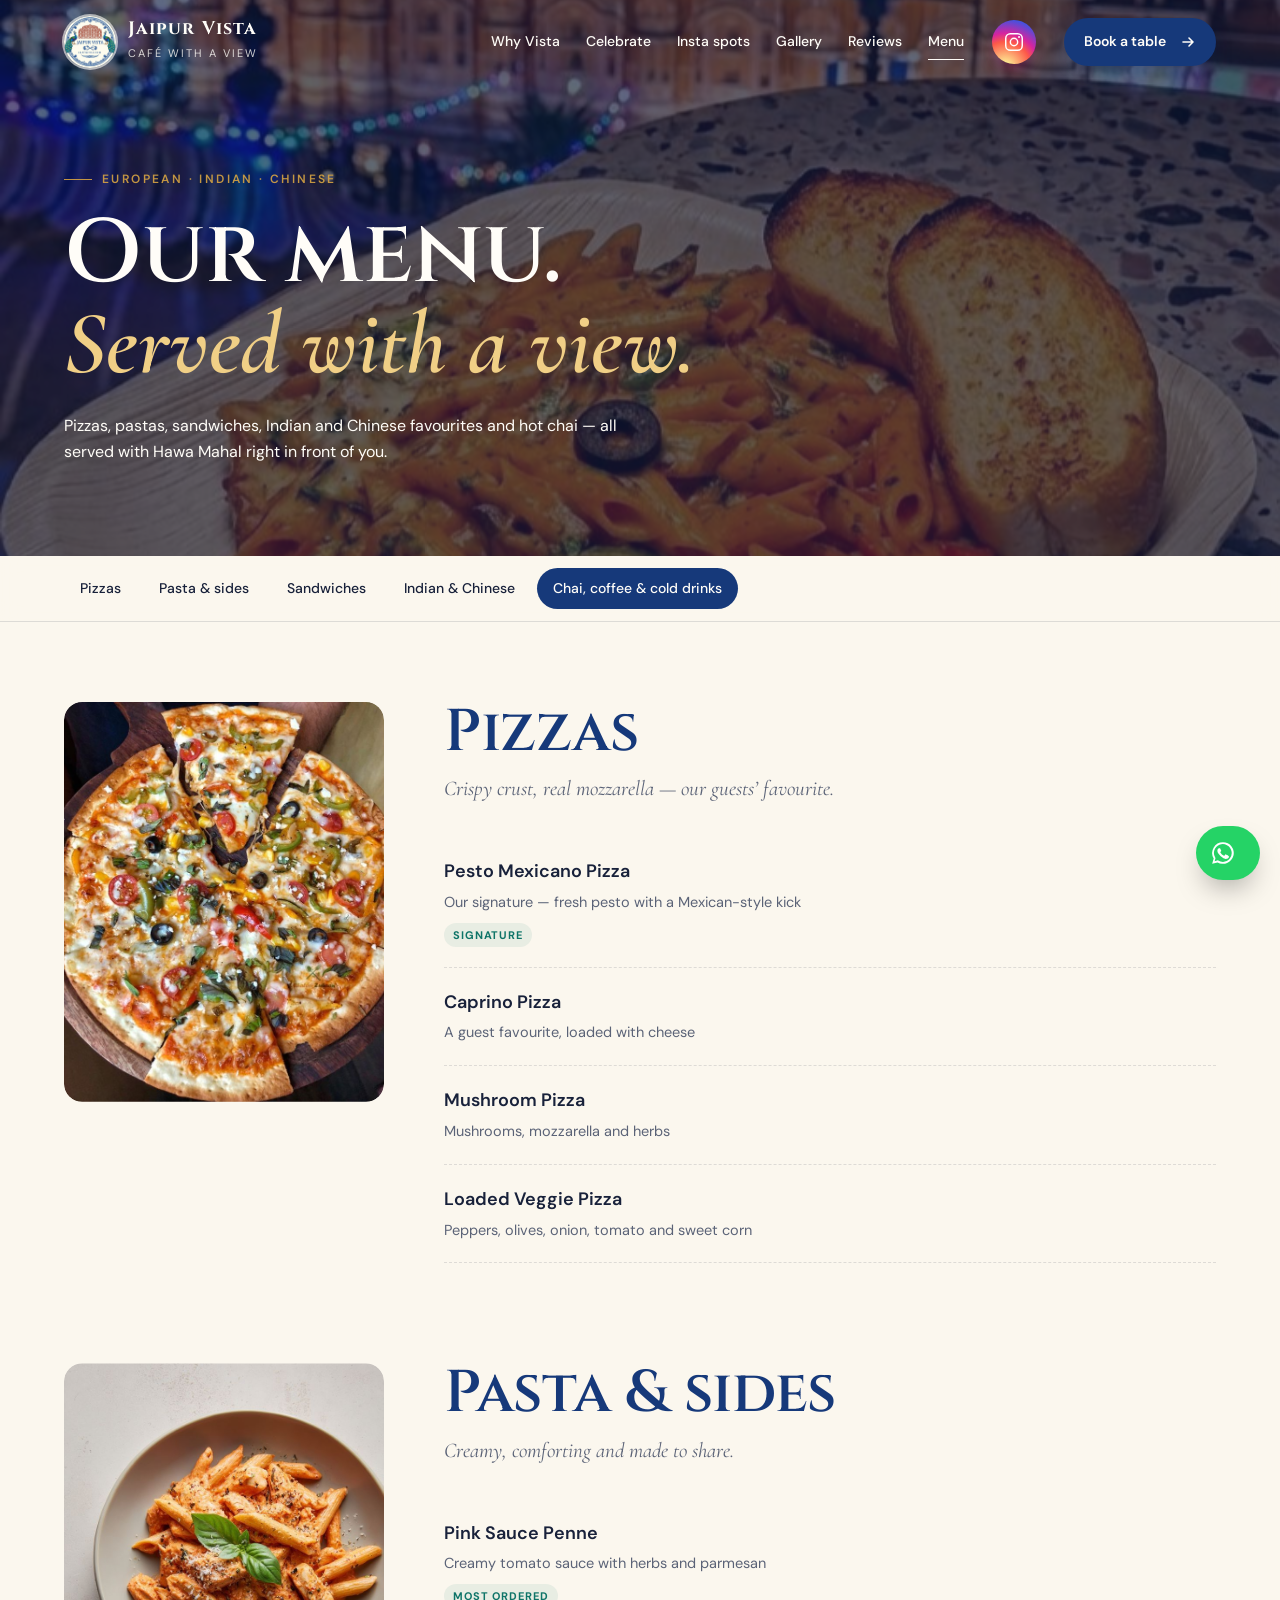
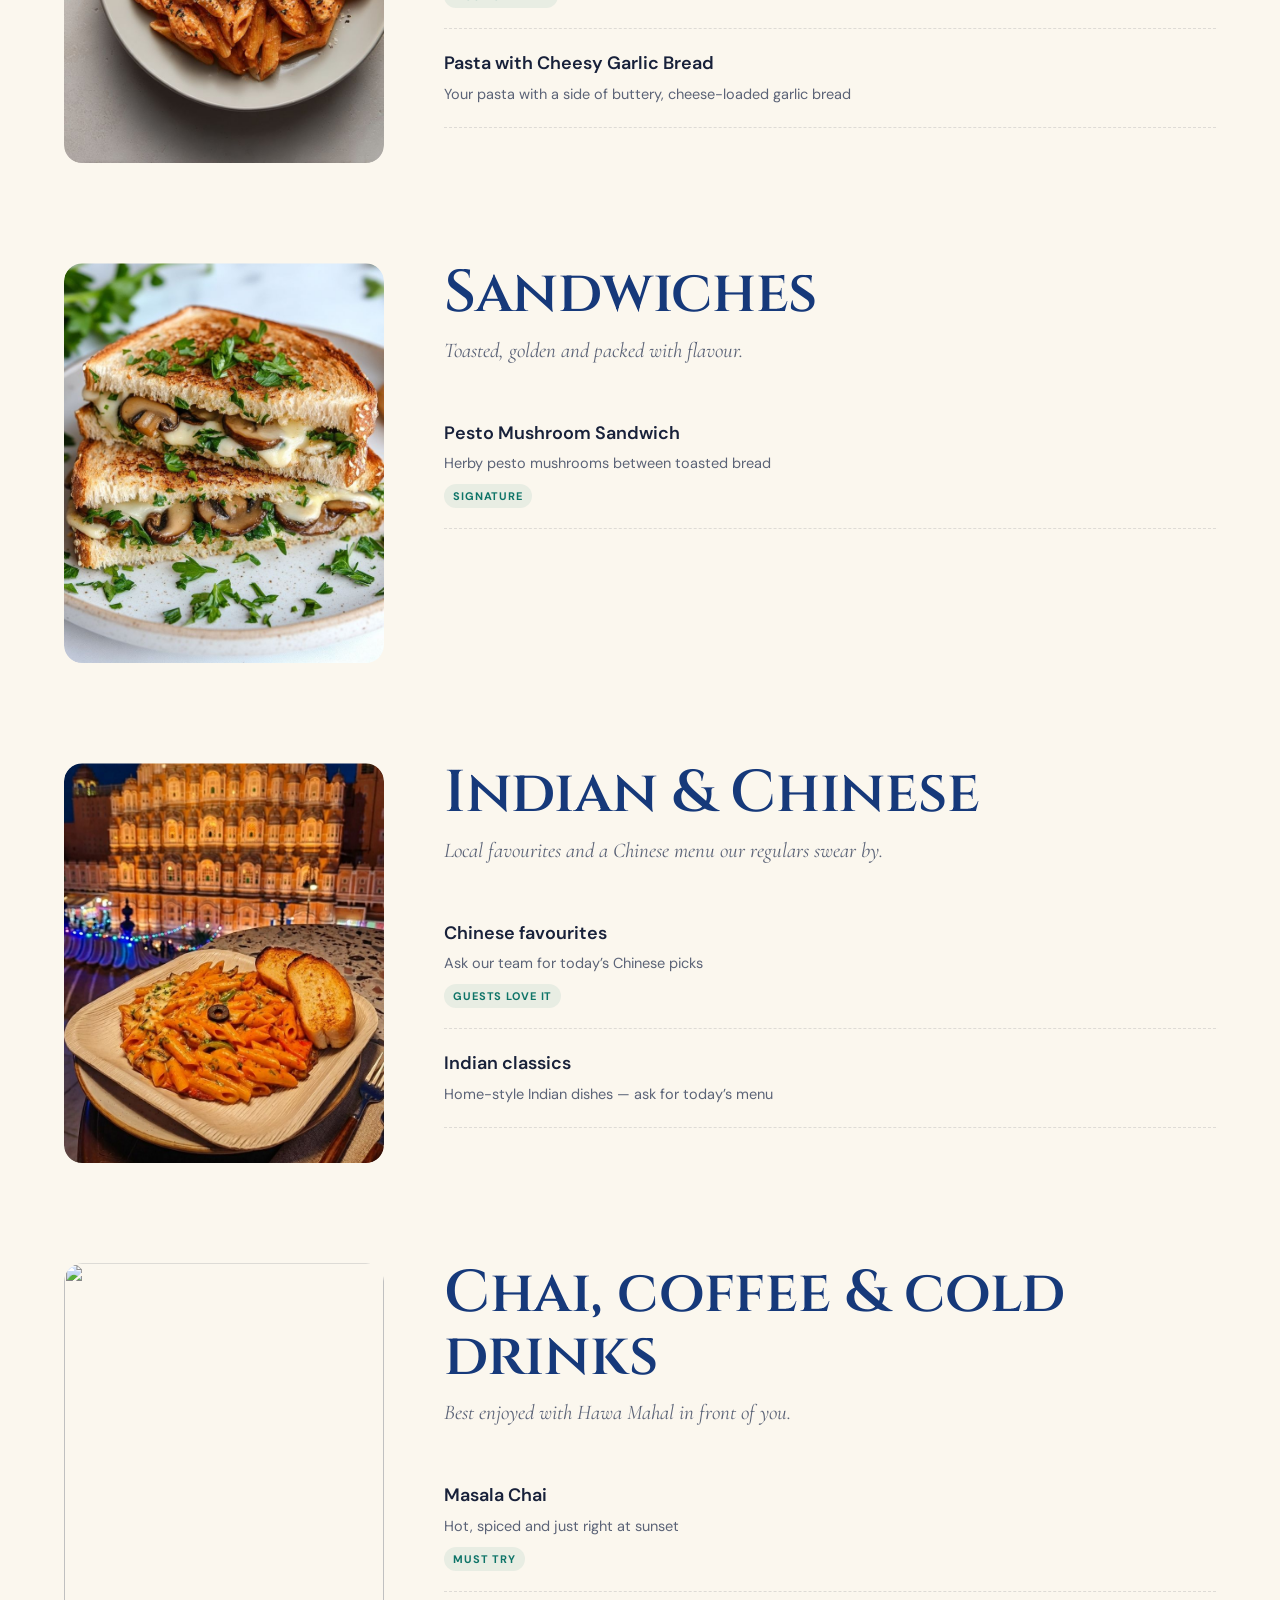
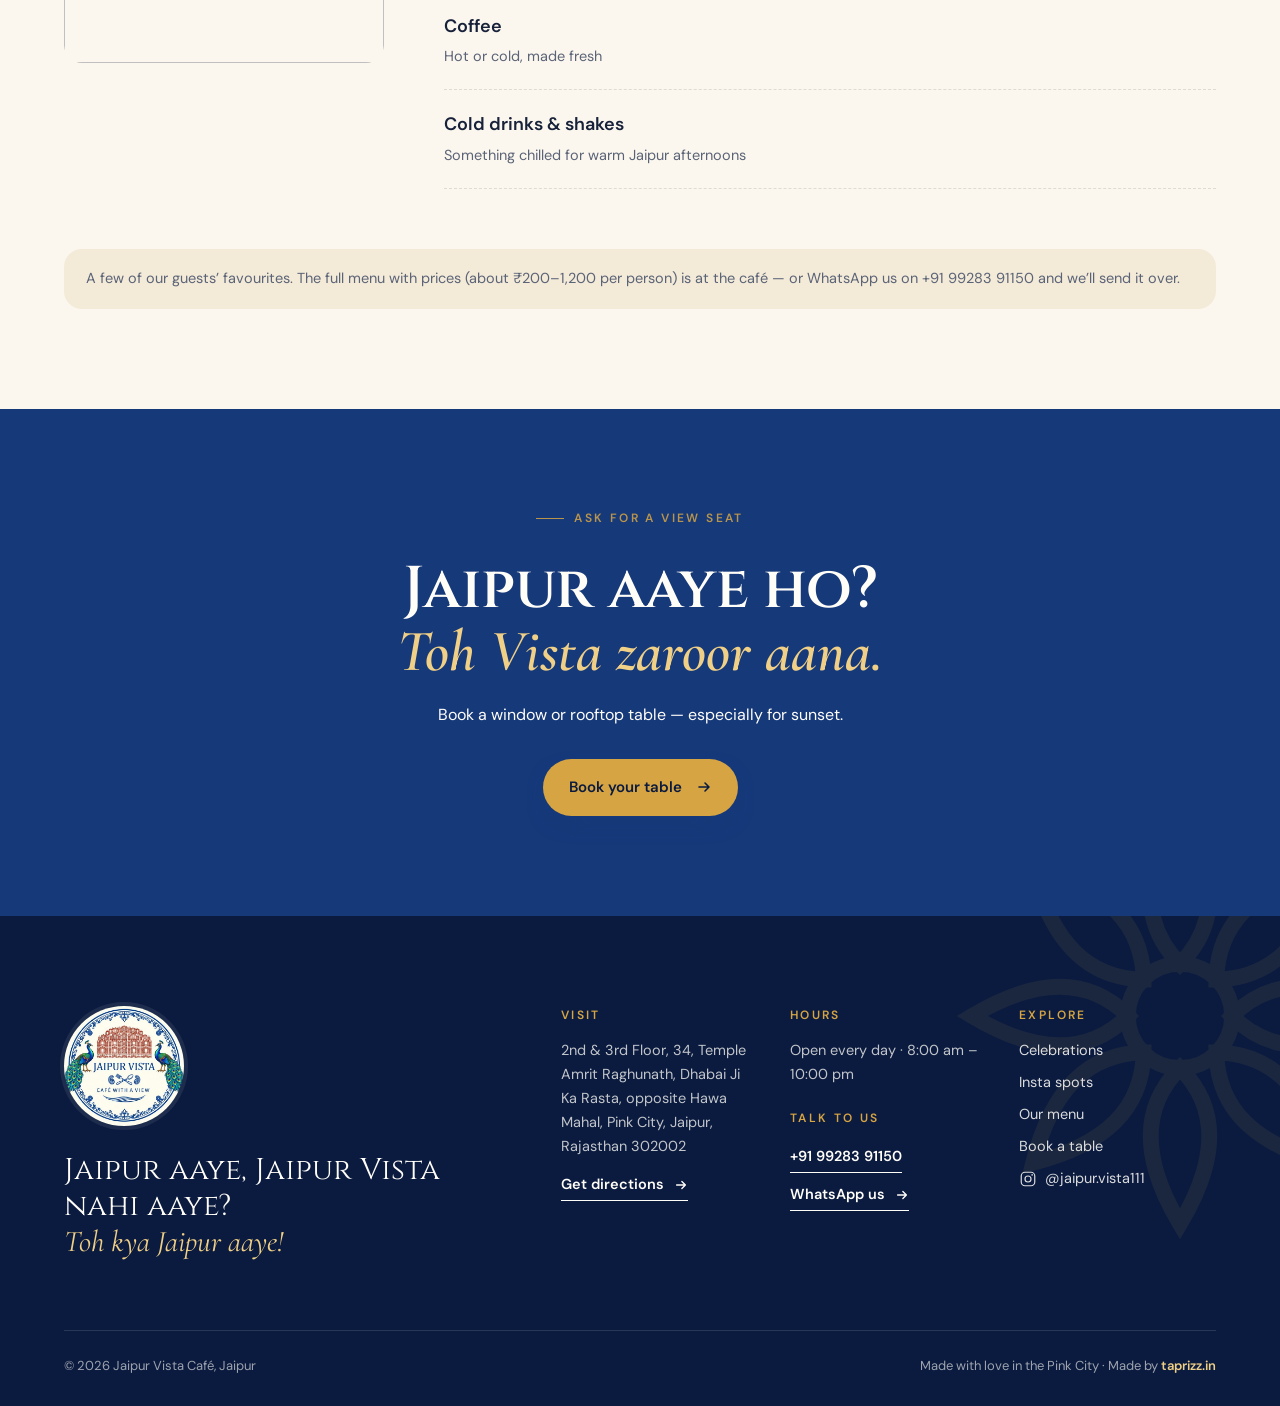
==== commit 12f4ce00: "Restore the original premium design, keeping Instagram and credit Bring back the design from 12a16da" ====
--- a/menu.html
+++ b/menu.html
@@ -5,30 +5,30 @@
 <meta name="viewport" content="width=device-width,initial-scale=1">
 <title>Menu | Jaipur Vista Café — Opposite Hawa Mahal, Jaipur</title>
 <meta name="description" content="The Jaipur Vista menu — signature pizzas, pasta, pesto mushroom sandwich, Indian & Chinese dishes and chai, served on a rooftop opposite Hawa Mahal.">
-<meta name="theme-color" content="#1b4fa0">
+<meta name="theme-color" content="#16397a">
 <link rel="icon" href="assets/logo.jpg">
 <link rel="preconnect" href="https://fonts.googleapis.com"><link rel="preconnect" href="https://fonts.gstatic.com" crossorigin>
-<link href="https://fonts.googleapis.com/css2?family=Outfit:wght@500;600;700&family=DM+Sans:opsz,wght@9..40,400;9..40,500;9..40,600&display=swap" rel="stylesheet">
+<link href="https://fonts.googleapis.com/css2?family=Cinzel:wght@500;600;700&family=Cormorant+Garamond:ital,wght@0,500;1,500;1,600&family=DM+Sans:opsz,wght@9..40,400;9..40,500;9..40,600;9..40,700&display=swap" rel="stylesheet">
 <link rel="stylesheet" href="style.css">
 </head>
-<body data-page="menu">
+<body data-page="menu" class="ready">
 <header id="site-header"></header>
 <main id="main">
 <section class="page-hero">
+ <div class="bg" data-speed="-0.2"><img src="assets/photos/food-dinner-view.jpg" alt=""></div>
  <div class="wrap">
-  <p class="kicker">European · Indian · Chinese</p>
-  <h1>Our menu</h1>
-  <p>Pizzas, pastas, sandwiches, Indian and Chinese favourites and hot chai — all served with Hawa Mahal right in front of you.</p>
+  <p class="eyebrow">European · Indian · Chinese</p>
+  <h1 class="split">Our menu.<br><em>Served with a view.</em></h1>
+  <p class="reveal">Pizzas, pastas, sandwiches, Indian and Chinese favourites and hot chai — all served with Hawa Mahal right in front of you.</p>
  </div>
 </section>
 <nav class="cat-nav" aria-label="Menu categories"><div class="wrap" id="catnav"></div></nav>
 <div id="menu"></div>
-<section class="book menu-cta">
- <div class="wrap book-in">
-  <h2>Save your rooftop table</h2>
-  <p>Sunset tables fill up first — message us on WhatsApp.</p>
-  <a class="btn" style="background:#fff;color:var(--navy)" data-wa="Hi Jaipur Vista! I would like to book a table.">Book on WhatsApp <svg class="arrow"><use href="#i-arrow"/></svg></a>
- </div>
+<section class="menu-cta">
+ <p class="eyebrow" style="justify-content:center;color:var(--gold)">Ask for a view seat</p>
+ <h2 class="h2 split">Jaipur aaye ho?<br><em>Toh Vista zaroor aana.</em></h2>
+ <p class="reveal">Book a window or rooftop table — especially for sunset.</p>
+ <a class="btn" href="index.html#book">Book your table <svg class="arrow"><use href="#i-arrow"/></svg></a>
 </section>
 </main>
 <footer id="site-footer"></footer>
@@ -55,9 +55,9 @@
   ["Cold drinks & shakes","Something chilled for warm Jaipur afternoons","",[]]]]];
 document.getElementById('catnav').innerHTML=MENU.map(c=>`<a href="#${c[0]}">${c[1]}</a>`).join('');
 document.getElementById('menu').innerHTML=MENU.map(c=>`<section class="menu-cat" id="${c[0]}"><div class="wrap menu-cat-head">
- <div class="img"><img src="${c[3].startsWith('P:')?P(c[3].slice(2)):U(c[3].slice(2),800)}" alt="" loading="lazy"></div>
- <div><h2>${c[1]}</h2><p class="intro">${c[2]}</p>
- ${c[4].map((i,k)=>`<div class="item"><div class="item-main"><h3>${i[0]}</h3><p>${i[1]}</p>${i[3].length?`<div class="tags">${i[3].map(t=>`<i>${t}</i>`).join('')}</div>`:''}</div>${i[2]?`<span class="price">${i[2]}</span>`:''}</div>`).join('')}
+ <div class="img reveal-img"><img src="${c[3].startsWith('P:')?P(c[3].slice(2)):U(c[3].slice(2),800)}" alt="" loading="lazy"></div>
+ <div><h2 class="h2">${c[1]}</h2><p class="intro">${c[2]}</p>
+ ${c[4].map((i,k)=>`<div class="item reveal" style="--i:${k%4}"><div class="item-main"><h3>${i[0]}</h3><p>${i[1]}</p>${i[3].length?`<div class="tags">${i[3].map(t=>`<i>${t}</i>`).join('')}</div>`:''}</div>${i[2]?`<span class="dots" aria-hidden="true"></span><span class="price">${i[2]}</span>`:''}</div>`).join('')}
  </div></div></section>`).join('')+`<div class="wrap"><p class="menu-note">A few of our guests’ favourites. The full menu with prices (about ₹200–1,200 per person) is at the café — or WhatsApp us on ${CAFE.phone} and we’ll send it over.</p></div>`;
 </script>
 <script src="site.js"></script>
--- a/style.css
+++ b/style.css
@@ -1,240 +1,457 @@
 /* =========================================================
-   JAIPUR VISTA — light "blue pottery" café style
+   JAIPUR VISTA — brand styles
+   Colours taken from the logo: royal pottery blue, Hawa Mahal
+   terracotta, peacock teal, gold and ivory.
    ========================================================= */
 :root{
- --bg:#fdfbf6; --white:#fff; --tint:#eef3fb; --line:#e2e8f2;
- --ink:#172036; --muted:#5b6479;
- --blue:#1b4fa0; --blue-d:#143d7d; --navy:#0f2a5c;
- --terra:#b4482f; --teal:#0f8a7e; --gold:#e3a93b; --wa:#1f9d55;
- --r:20px; --r-sm:12px;
- --head:"Outfit",system-ui,sans-serif; --body:"DM Sans",system-ui,sans-serif;
- --shadow:0 18px 40px -22px rgba(15,42,92,.35);
+ --cream:#fbf7ee; --paper:#f3ead8; --ivory:#fffdf8;
+ --ink:#18213a; --muted:#5b6377; --line:rgba(24,33,58,.13);
+ --blue:#16397a; --blue-2:#1f51a6; --navy:#0b1b3f;
+ --terra:#a8402a; --pink:#e09a80; --teal:#0e7468; --peacock:#0f8f86; --gold:#d6a443; --gold-2:#f0cf86;
+ --serif:"Cinzel",Georgia,serif; --italic:"Cormorant Garamond",Georgia,serif; --sans:"DM Sans",system-ui,sans-serif;
+ --ease:cubic-bezier(.2,.75,.2,1); --r:18px;
+ --pad:clamp(80px,11vw,140px);
 }
 *{box-sizing:border-box;margin:0;padding:0}
 html{scroll-behavior:smooth;-webkit-text-size-adjust:100%}
-body{font-family:var(--body);background:var(--bg);color:var(--ink);line-height:1.6;font-size:16px;-webkit-font-smoothing:antialiased;overflow-x:hidden}
+body{font-family:var(--sans);background:var(--cream);color:var(--ink);line-height:1.65;font-size:16px;-webkit-font-smoothing:antialiased;overflow-x:hidden}
+body.lock{overflow:hidden}
 img{display:block;max-width:100%}
 a{color:inherit;text-decoration:none}
 button{font:inherit;color:inherit;background:none;border:0;cursor:pointer}
-:focus-visible{outline:2px solid var(--blue);outline-offset:3px;border-radius:6px}
-.wrap{max-width:1160px;margin:0 auto;padding:0 24px}
-.skip-link{position:absolute;left:-999px;top:10px;z-index:200;background:#fff;padding:8px 14px;border-radius:8px}.skip-link:focus{left:12px}
-
-h1,h2,h3{font-family:var(--head);color:var(--navy);line-height:1.15;letter-spacing:-.01em}
-h2{font-size:clamp(28px,3.4vw,40px);font-weight:700}
-h3{font-size:19px;font-weight:600}
-.kicker{display:inline-block;font-size:13px;font-weight:600;letter-spacing:.08em;text-transform:uppercase;color:var(--terra);margin-bottom:10px}
-.muted{color:var(--muted)}
-.sec{padding:clamp(64px,8vw,96px) 0}
-.sec-tint{background:var(--tint)}
-.head{margin-bottom:40px}
-.head.center{text-align:center;max-width:640px;margin-left:auto;margin-right:auto}
-.split-head{display:flex;justify-content:space-between;align-items:flex-end;gap:20px;flex-wrap:wrap}
-
-/* buttons */
-.btn{display:inline-flex;align-items:center;justify-content:center;gap:10px;background:var(--blue);color:#fff;font-weight:600;font-size:15px;padding:14px 22px;border-radius:999px;transition:background .2s,transform .2s;min-height:48px}
-.btn:hover{background:var(--blue-d);transform:translateY(-2px)}
-.btn svg{width:18px;height:18px}
-.btn .arrow{width:15px;height:15px}
-.btn-line{background:transparent;color:var(--blue);box-shadow:inset 0 0 0 1.5px var(--blue)}
-.btn-line:hover{background:var(--blue);color:#fff}
-.btn-sm{padding:10px 16px;font-size:14px;min-height:42px}
-.link{display:inline-flex;align-items:center;gap:8px;font-weight:600;color:var(--blue)}
-.link:hover{text-decoration:underline;text-underline-offset:4px}
+:focus-visible{outline:2px solid var(--gold);outline-offset:3px;border-radius:4px}
+.wrap{max-width:1200px;margin:0 auto;padding:0 24px}
+.sec{padding:var(--pad) 0;position:relative}
+.skip-link{position:absolute;left:-999px;top:12px;z-index:200;background:var(--ivory);color:var(--blue);padding:10px 16px;border-radius:8px}.skip-link:focus{left:16px}
+
+/* ---------- type ---------- */
+.eyebrow{font-size:12px;font-weight:600;letter-spacing:.2em;text-transform:uppercase;color:var(--terra);margin-bottom:20px;display:flex;align-items:center;gap:10px}
+.eyebrow::before{content:"";width:28px;height:1px;background:currentColor}
+.h2{font-family:var(--serif);font-weight:600;font-size:clamp(34px,4.6vw,60px);line-height:1.06;letter-spacing:-.005em;color:var(--blue)}
+.h2 em,.hero-title em,.band-q em,.h3 em{font-family:var(--italic);font-style:italic;font-weight:600;color:var(--terra);letter-spacing:0;text-transform:none}
+.h3{font-family:var(--serif);font-weight:600;font-size:clamp(24px,2.6vw,32px);line-height:1.15;color:var(--blue)}
+.sec-head{display:flex;justify-content:space-between;align-items:flex-end;gap:32px;margin-bottom:clamp(40px,6vw,72px);flex-wrap:wrap}
+.sec-head-side{max-width:380px;color:var(--muted)}
+.sec-head-side p{margin-bottom:14px}
+
+/* ---------- buttons & links ---------- */
+.btn{display:inline-flex;align-items:center;justify-content:center;gap:14px;background:var(--blue);color:var(--ivory);font-weight:600;font-size:15px;padding:16px 26px;border-radius:999px;transition:background .3s,box-shadow .3s,transform .35s var(--ease);box-shadow:0 10px 26px -12px rgba(22,57,122,.7);white-space:nowrap}
+.btn:hover{background:var(--blue-2)}
+.btn .arrow{width:16px;height:16px;transition:transform .3s var(--ease)}
+.btn:hover .arrow{transform:translateX(4px)}
+.btn-gold{background:var(--gold);color:var(--navy);box-shadow:0 12px 30px -12px rgba(214,164,67,.8)}.btn-gold:hover{background:var(--gold-2)}
+.btn-ghost{background:rgba(255,253,248,.08);color:var(--ivory);box-shadow:inset 0 0 0 1px rgba(255,253,248,.5);backdrop-filter:blur(4px)}.btn-ghost:hover{background:rgba(255,253,248,.18)}
+.btn-sm{padding:12px 20px;font-size:14px}
+.btn-full{width:100%}
+.link{display:inline-flex;align-items:center;gap:10px;font-weight:600;color:var(--blue);background:linear-gradient(currentColor,currentColor) 0 100%/100% 1px no-repeat;padding-bottom:4px;transition:background-size .4s var(--ease)}
+.link:hover{background-size:0 1px;background-position:100% 100%}
+.link .arrow{width:14px;height:14px;transition:transform .3s var(--ease)}.link:hover .arrow{transform:translateX(4px)}
 .arrow{width:14px;height:14px;flex:none}
 
-/* reveal */
-.reveal{opacity:0;transform:translateY(18px);transition:opacity .6s ease,transform .6s ease}
+/* ---------- preloader ---------- */
+.loader{position:fixed;inset:0;z-index:300;background:var(--cream);display:grid;place-content:center;justify-items:center;gap:22px;transition:clip-path 1s var(--ease) .1s}
+.loader-in{position:relative;width:150px;height:150px}
+.loader-in img{position:absolute;inset:14px;width:122px;height:122px;border-radius:50%;object-fit:cover;animation:pop .9s var(--ease) both}
+.loader-ring{position:absolute;inset:0;transform:rotate(-90deg)}
+.loader-ring circle{fill:none;stroke:var(--blue);stroke-width:2;stroke-dasharray:352;stroke-dashoffset:352;animation:ring 1.6s var(--ease) forwards}
+.loader p{font-family:var(--italic);font-style:italic;font-size:22px;color:var(--terra);animation:fadeUp .8s var(--ease) .4s both}
+body.ready .loader{clip-path:inset(0 0 100% 0)}
+@keyframes ring{to{stroke-dashoffset:0}}
+@keyframes pop{from{transform:scale(.6);opacity:0}}
+@keyframes fadeUp{from{transform:translateY(14px);opacity:0}}
+
+/* ---------- header ---------- */
+#site-header{position:fixed;inset:0 0 auto;z-index:100;color:var(--ivory);transition:background .4s,color .4s,box-shadow .4s}
+#site-header.scrolled,body[data-page=menu] #site-header.scrolled{background:rgba(251,247,238,.94);backdrop-filter:blur(10px);color:var(--ink);box-shadow:0 1px 0 var(--line)}
+.progress{position:absolute;left:0;right:0;bottom:0;height:2px;background:linear-gradient(90deg,var(--terra),var(--gold),var(--peacock));transform-origin:0 50%;transform:scaleX(0)}
+.head-in{display:flex;align-items:center;gap:28px;height:84px;transition:height .4s}
+.scrolled .head-in{height:70px}
+.brand{display:flex;align-items:center;gap:12px;margin-right:auto}
+.brand img{width:52px;height:52px;border-radius:50%;object-fit:cover;box-shadow:0 0 0 2px rgba(255,253,248,.6);transition:width .4s,height .4s}
+.scrolled .brand img{width:44px;height:44px;box-shadow:0 0 0 1px var(--line)}
+.brand b{display:block;font-family:var(--serif);font-size:18px;letter-spacing:.06em;line-height:1.1}
+.brand small{font-size:11px;letter-spacing:.18em;text-transform:uppercase;opacity:.8}
+.desktop-nav{display:flex;gap:26px}
+.desktop-nav a{font-size:14px;font-weight:500;position:relative;padding:6px 0}
+.desktop-nav a::after{content:"";position:absolute;left:0;right:0;bottom:0;height:1px;background:currentColor;transform:scaleX(0);transform-origin:right;transition:transform .35s var(--ease)}
+.desktop-nav a:hover::after,.desktop-nav a[aria-current]::after{transform:scaleX(1);transform-origin:left}
+.menu-toggle{display:none;width:46px;height:46px;border-radius:50%;box-shadow:inset 0 0 0 1px currentColor;position:relative}
+.menu-toggle span{position:absolute;left:14px;right:14px;height:1.6px;background:currentColor;transition:transform .35s var(--ease)}
+.menu-toggle span:first-child{top:19px}.menu-toggle span:last-child{top:26px}
+.nav-open .menu-toggle span:first-child{transform:translateY(3.5px) rotate(45deg)}
+.nav-open .menu-toggle span:last-child{transform:translateY(-3.5px) rotate(-45deg)}
+.mobile-nav{position:fixed;inset:0;z-index:-1;background:var(--navy);color:var(--ivory);display:flex;flex-direction:column;justify-content:center;gap:6px;padding:100px 28px 40px;clip-path:circle(0 at calc(100% - 46px) 42px);transition:clip-path .7s var(--ease);visibility:hidden}
+.mobile-nav a{font-family:var(--serif);font-size:28px;padding:8px 0;opacity:0;transform:translateY(16px);transition:.5s var(--ease)}
+.mobile-nav .btn{font-family:var(--sans);font-size:16px;margin-top:22px;align-self:flex-start}
+.nav-open .mobile-nav{clip-path:circle(150% at calc(100% - 46px) 42px);visibility:visible}
+.nav-open .mobile-nav a{opacity:1;transform:none}
+.nav-open .mobile-nav a:nth-child(2){transition-delay:.05s}.nav-open .mobile-nav a:nth-child(3){transition-delay:.1s}.nav-open .mobile-nav a:nth-child(4){transition-delay:.15s}.nav-open .mobile-nav a:nth-child(5){transition-delay:.2s}.nav-open .mobile-nav a:nth-child(6){transition-delay:.25s}.nav-open .mobile-nav a:nth-child(7){transition-delay:.3s}
+#site-header.nav-open{color:var(--ivory);background:transparent;box-shadow:none;backdrop-filter:none}
+
+/* ---------- reveal animations ---------- */
+.reveal{opacity:0;transform:translateY(34px);transition:opacity .9s var(--ease),transform .9s var(--ease);transition-delay:calc(var(--i,0)*.08s)}
 .reveal.in{opacity:1;transform:none}
-
-/* header */
-#site-header{position:sticky;top:0;z-index:100;background:rgba(253,251,246,.92);backdrop-filter:blur(8px);transition:box-shadow .2s}
-#site-header.scrolled{box-shadow:0 1px 0 var(--line)}
-.head-in{display:flex;align-items:center;gap:24px;height:72px}
-.brand{display:flex;align-items:center;gap:10px;margin-right:auto;font-family:var(--head);font-weight:700;font-size:20px;color:var(--navy)}
-.brand img{width:46px;height:46px;border-radius:50%;object-fit:cover;box-shadow:0 0 0 1px var(--line)}
-.desktop-nav{display:flex;gap:22px}
-.desktop-nav a{font-size:15px;font-weight:500;color:var(--muted);transition:color .2s}
-.desktop-nav a:hover,.desktop-nav a[aria-current]{color:var(--blue)}
-.head-cta{background:var(--wa)}.head-cta:hover{background:#178547}
-.menu-toggle{display:none;width:44px;height:44px;border-radius:12px;box-shadow:inset 0 0 0 1px var(--line);position:relative}
-.menu-toggle span{position:absolute;left:12px;right:12px;height:2px;background:var(--navy);border-radius:2px;transition:.25s}
-.menu-toggle span:nth-child(1){top:15px}.menu-toggle span:nth-child(2){top:21px}.menu-toggle span:nth-child(3){top:27px}
-.nav-open .menu-toggle span:nth-child(1){top:21px;transform:rotate(45deg)}
-.nav-open .menu-toggle span:nth-child(2){opacity:0}
-.nav-open .menu-toggle span:nth-child(3){top:21px;transform:rotate(-45deg)}
-.mobile-nav{display:none}
-.nav-open .mobile-nav{display:flex;flex-direction:column;padding:8px 24px 20px;border-top:1px solid var(--line);background:var(--bg)}
-.mobile-nav a{padding:12px 0;font-weight:500;border-bottom:1px solid var(--line)}
-
-/* hero */
-.hero{padding:40px 0 56px;background:radial-gradient(circle at 1px 1px,rgba(27,79,160,.12) 1px,transparent 1.5px) 0 0/22px 22px}
-.hero-grid{display:grid;grid-template-columns:1.05fr .95fr;gap:56px;align-items:center}
-.pill{display:inline-flex;align-items:center;gap:8px;background:var(--white);box-shadow:inset 0 0 0 1px var(--line);padding:8px 14px;border-radius:999px;font-size:14px;font-weight:500;color:var(--blue);margin-bottom:22px}
-.pill svg{width:16px;height:16px}
-.hero h1{font-size:clamp(38px,5.4vw,64px);font-weight:700;margin-bottom:20px}
-.hl{color:var(--blue);position:relative;white-space:nowrap}
-.hl::after{content:"";position:absolute;left:0;right:0;bottom:.04em;height:.22em;background:rgba(227,169,59,.45);z-index:-1;border-radius:4px}
-.lede{font-size:18px;color:var(--muted);max-width:520px;margin-bottom:30px}
-.ctas{display:flex;gap:12px;flex-wrap:wrap}
-.ctas .btn:first-child{background:var(--wa)}.ctas .btn:first-child:hover{background:#178547}
-.hero-media{position:relative}
-.hero-img{width:100%;aspect-ratio:4/5;object-fit:cover;border-radius:28px 28px 120px 28px;box-shadow:var(--shadow);animation:float 7s ease-in-out infinite}
-@keyframes float{50%{transform:translateY(-8px)}}
-.rating-card{position:absolute;left:-28px;bottom:36px;display:flex;align-items:center;gap:12px;background:#fff;border-radius:16px;padding:14px 18px;box-shadow:var(--shadow);transition:transform .2s}
-.rating-card:hover{transform:translateY(-3px)}
-.rating-card .g{width:40px;height:40px;border-radius:50%;display:grid;place-items:center;font:700 22px/1 Arial,sans-serif;color:#4285f4;box-shadow:inset 0 0 0 1px var(--line)}
-.rating-card b{font-family:var(--head);font-size:22px;color:var(--navy)}
-.rating-card small{display:block;font-size:13px;color:var(--muted)}
-.stars{display:inline-flex;gap:2px;color:var(--gold);vertical-align:middle}
-.stars svg{width:15px;height:15px}
-.facts{display:grid;grid-template-columns:repeat(4,1fr);gap:14px;margin-top:48px}
-.facts>div{display:flex;gap:12px;align-items:center;background:#fff;border-radius:var(--r-sm);padding:16px;box-shadow:inset 0 0 0 1px var(--line)}
-.facts svg{width:24px;height:24px;color:var(--blue);flex:none}
-.facts b{display:block;font-family:var(--head);font-weight:600;color:var(--navy)}
-.facts span{font-size:13.5px;color:var(--muted);line-height:1.35}
-
-/* why */
-.why-grid{display:grid;grid-template-columns:repeat(3,1fr);gap:24px}
-.why{background:#fff;border-radius:var(--r);overflow:hidden;box-shadow:inset 0 0 0 1px var(--line);transition:transform .25s,box-shadow .25s}
-.why:hover{transform:translateY(-4px);box-shadow:var(--shadow)}
-.why img{width:100%;aspect-ratio:4/3;object-fit:cover}
-.why div{padding:22px}
-.why h3{margin-bottom:6px}
-.why p{color:var(--muted);font-size:15px}
-
-/* dishes */
-.dish-grid{display:grid;grid-template-columns:repeat(4,1fr);gap:22px}
-.dish img{width:100%;aspect-ratio:1/1;object-fit:cover;border-radius:var(--r);margin-bottom:14px;transition:transform .3s}
-.dish:hover img{transform:scale(1.03)}
-.dish h3{font-size:17px;margin-bottom:4px}
+.reveal-img{clip-path:inset(12% 6% 12% 6% round var(--r));opacity:0;transition:clip-path 1.2s var(--ease),opacity .8s;transition-delay:calc(var(--i,0)*.07s)}
+.reveal-img.in{clip-path:inset(0 0 0 0 round var(--r));opacity:1}
+.split .ln{display:block;overflow:hidden;padding-bottom:.08em;margin-bottom:-.08em}
+.split .lw{display:inline-block;transform:translateY(105%);transition:transform 1.1s var(--ease);transition-delay:var(--d)}
+.split.in .lw{transform:none}
+
+/* ---------- hero ---------- */
+.hero{position:relative;min-height:100svh;display:flex;align-items:flex-end;color:var(--ivory);overflow:hidden;background:var(--navy)}
+.hero-bg{position:absolute;inset:-8% 0;will-change:transform}
+.hero-bg img{width:100%;height:100%;object-fit:cover;animation:kenburns 22s ease-out both}
+@keyframes kenburns{from{transform:scale(1.18)}to{transform:scale(1.02)}}
+.hero-shade{position:absolute;inset:0;background:linear-gradient(180deg,rgba(11,27,63,.55) 0%,rgba(11,27,63,.1) 35%,rgba(11,27,63,.55) 65%,rgba(8,18,44,.92) 100%)}
+.hero-motif{position:absolute;right:-120px;top:12%;width:460px;height:460px;color:var(--gold-2);opacity:.16;animation:spin 80s linear infinite}
+@keyframes spin{to{transform:rotate(360deg)}}
+.hero-in{position:relative;padding-top:150px;padding-bottom:clamp(70px,9vw,110px);width:100%}
+.hero-eyebrow{color:var(--gold-2)}
+.hero-eyebrow::before{display:none}
+.hero-eyebrow .dot{width:8px;height:8px;border-radius:50%;background:var(--gold);box-shadow:0 0 0 0 rgba(214,164,67,.7);animation:pulse 2.2s infinite}
+@keyframes pulse{70%{box-shadow:0 0 0 12px rgba(214,164,67,0)}100%{box-shadow:0 0 0 0 rgba(214,164,67,0)}}
+.hero-title{font-family:var(--serif);font-weight:600;font-size:clamp(42px,7.4vw,104px);line-height:1;letter-spacing:-.01em;max-width:1000px;margin-bottom:28px;text-shadow:0 4px 40px rgba(0,0,0,.25)}
+.hero-title em{color:var(--gold-2);font-size:1.08em}
+.hero-lede{max-width:540px;font-size:clamp(16px,1.4vw,18px);opacity:.92;margin-bottom:36px}
+.hero-ctas{display:flex;gap:14px;flex-wrap:wrap}
+.hero-meta{display:flex;align-items:center;gap:18px;margin-top:44px;font-size:14px;flex-wrap:wrap}
+.hero-meta>span{display:flex;align-items:center;gap:8px;opacity:.9}
+.hero-meta-sep{width:1px;height:22px;background:rgba(255,253,248,.35)}
+.g-chip{display:inline-flex;align-items:center;gap:10px;padding:8px 16px 8px 8px;border-radius:999px;background:rgba(255,253,248,.12);box-shadow:inset 0 0 0 1px rgba(255,253,248,.3);transition:background .3s}
+.g-chip:hover{background:rgba(255,253,248,.22)}
+.g-logo{display:inline-grid;place-items:center;width:26px;height:26px;border-radius:50%;background:#fff;font:700 15px/1 Arial,sans-serif;color:#4285f4;flex:none}
+.g-logo.lg{width:52px;height:52px;font-size:28px;box-shadow:0 6px 20px -8px rgba(0,0,0,.3)}
+.hero .hero-eyebrow,.hero-lede,.hero-ctas,.hero-meta{opacity:0;transform:translateY(20px);transition:opacity 1s var(--ease),transform 1s var(--ease)}
+body.ready .hero-eyebrow{opacity:1;transform:none;transition-delay:.15s}
+body.ready .hero-lede{opacity:.92;transform:none;transition-delay:.55s}
+body.ready .hero-ctas{opacity:1;transform:none;transition-delay:.7s}
+body.ready .hero-meta{opacity:1;transform:none;transition-delay:.85s}
+.hero .split .lw{transition-delay:calc(var(--d) + .25s)}
+body:not(.ready) .hero .split .lw{transform:translateY(105%)!important}
+.scroll-cue{position:absolute;right:32px;bottom:40px;width:28px;height:46px;border-radius:20px;box-shadow:inset 0 0 0 1.5px rgba(255,253,248,.7)}
+.scroll-cue span{position:absolute;left:50%;top:9px;width:4px;height:8px;margin-left:-2px;border-radius:2px;background:var(--ivory);animation:cue 1.8s infinite}
+@keyframes cue{60%{transform:translateY(14px);opacity:0}100%{opacity:0}}
+
+/* ---------- marquee ---------- */
+.marquee{background:var(--blue);color:var(--ivory);overflow:hidden;padding:20px 0;border-block:1px solid rgba(255,255,255,.12)}
+.marquee-track{display:flex;gap:30px;width:max-content;animation:marq 40s linear infinite;align-items:center}
+.marquee span{font-family:var(--serif);font-size:clamp(18px,2vw,24px);letter-spacing:.06em;white-space:nowrap}
+.marquee i{color:var(--gold);font-style:normal}
+@keyframes marq{to{transform:translateX(-50%)}}
+
+/* ---------- don't miss ---------- */
+.dont-miss{background:var(--cream);overflow:hidden}
+.dont-miss::before{content:"";position:absolute;inset:0;background:radial-gradient(circle at 1px 1px,rgba(22,57,122,.12) 1px,transparent 1.5px) 0 0/26px 26px;mask:linear-gradient(90deg,transparent 40%,#000);opacity:.6;pointer-events:none}
+.dm-grid{display:grid;grid-template-columns:1fr 1.05fr;gap:clamp(40px,7vw,100px);align-items:center;position:relative}
+.dm-visual{position:relative}
+.arch{border-radius:999px 999px var(--r) var(--r)!important;overflow:hidden;aspect-ratio:4/5.2;background:var(--paper);clip-path:inset(12% 6% 12% 6% round 300px 300px 18px 18px)}
+.arch.in{clip-path:inset(0 round 300px 300px 18px 18px)}
+.arch img{width:100%;height:115%;object-fit:cover;margin-top:-7%}
+.dm-badge{position:absolute;right:-24px;bottom:42px;background:var(--ivory);border-radius:16px;padding:20px 22px;max-width:220px;box-shadow:0 24px 50px -20px rgba(11,27,63,.4);display:flex;gap:14px;align-items:center}
+.dm-badge b{font-family:var(--serif);font-size:40px;color:var(--terra);line-height:1}
+.dm-badge span{font-size:13px;color:var(--muted);line-height:1.4}
+.reasons{list-style:none;margin-top:44px;border-top:1px solid var(--line)}
+.reasons li{display:grid;grid-template-columns:64px 1fr;gap:12px;padding:26px 0;border-bottom:1px solid var(--line)}
+.reasons .num{font-family:var(--serif);font-size:15px;color:var(--gold);padding-top:4px;letter-spacing:.1em}
+.reasons h3{font-family:var(--serif);font-size:21px;font-weight:600;color:var(--blue);margin-bottom:8px}
+.reasons p{color:var(--muted);font-size:15.5px}
+
+/* ---------- plates rail ---------- */
+.plates{background:var(--paper);overflow:hidden}
+.rail{display:flex;gap:26px;overflow-x:auto;padding:4px max(24px,calc((100vw - 1200px)/2 + 24px)) 30px;scroll-padding-inline:max(24px,calc((100vw - 1200px)/2 + 24px));scroll-snap-type:x mandatory;scrollbar-width:none;cursor:grab;user-select:none}
+.rail::-webkit-scrollbar{display:none}
+.rail.drag{cursor:grabbing;scroll-snap-type:none}
+.dish{flex:0 0 clamp(260px,28vw,340px);scroll-snap-align:start}
+.dish-img{position:relative;aspect-ratio:4/5;border-radius:var(--r);overflow:hidden;background:var(--cream);margin-bottom:20px}
+.dish-img img{width:100%;height:100%;object-fit:cover;transition:transform 1s var(--ease)}
+.dish:hover .dish-img img{transform:scale(1.07)}
+.tag{position:absolute;left:14px;top:14px;background:var(--ivory);color:var(--terra);font-size:11px;font-weight:700;letter-spacing:.12em;text-transform:uppercase;padding:7px 12px;border-radius:999px}
+.dish h3{font-family:var(--serif);font-weight:600;font-size:21px;color:var(--blue);margin-bottom:6px}
 .dish p{font-size:14.5px;color:var(--muted)}
-
-/* celebrate */
-.cel-grid{display:grid;grid-template-columns:1fr 1fr;gap:56px;align-items:center}
-.cel-copy>p{margin:12px 0 26px}
-.occ-list{list-style:none;display:grid;gap:10px}
-.occ-list li{display:flex;align-items:center;gap:14px;background:#fff;border-radius:var(--r-sm);padding:12px 14px;box-shadow:inset 0 0 0 1px var(--line)}
-.occ-list .ic{width:42px;height:42px;border-radius:12px;background:var(--tint);color:var(--blue);display:grid;place-items:center;flex:none}
-.occ-list .ic svg{width:22px;height:22px}
-.occ-list div{flex:1;min-width:0}
-.occ-list b{display:block;font-weight:600;font-size:15.5px}
-.occ-list small{color:var(--muted);font-size:13.5px}
-.occ-list a{font-size:14px;font-weight:600;color:var(--wa);padding:8px 12px;border-radius:999px;box-shadow:inset 0 0 0 1.5px currentColor;flex:none;transition:.2s}
-.occ-list a:hover{background:var(--wa);color:#fff;box-shadow:none}
-.collage{display:grid;grid-template-columns:1fr 1fr;grid-template-rows:1fr 1fr;gap:14px;height:540px}
-.collage img{width:100%;height:100%;object-fit:cover;border-radius:var(--r)}
-.collage img:first-child{grid-row:span 2}
-
-/* gallery */
-.gal{display:grid;grid-template-columns:repeat(3,1fr);gap:14px}
-.g-item{display:block;border-radius:var(--r-sm);overflow:hidden;aspect-ratio:1/1;cursor:zoom-in}
-.g-item img{width:100%;height:100%;object-fit:cover;transition:transform .4s}
-.g-item:hover img{transform:scale(1.05)}
-.lightbox{position:fixed;inset:0;z-index:200;background:rgba(10,20,45,.92);display:grid;place-items:center;padding:24px}
+.dish-more{display:flex;flex-direction:column;justify-content:space-between;background:var(--blue);color:var(--ivory);border-radius:var(--r);padding:30px;aspect-ratio:4/5;align-self:flex-start;transition:background .3s}
+.dish-more:hover{background:var(--terra)}
+.dish-more span{font-family:var(--serif);font-size:30px;line-height:1.1}
+.dish-more .arrow{width:34px;height:34px}
+
+/* ---------- band ---------- */
+.band{position:relative;min-height:80vh;display:grid;place-items:center;text-align:center;color:var(--ivory);overflow:hidden;background:var(--navy)}
+.band-bg{position:absolute;inset:-30% 0}
+.band-bg img{width:100%;height:100%;object-fit:cover}
+.band-shade{position:absolute;inset:0;background:radial-gradient(ellipse at center,rgba(11,27,63,.55),rgba(11,27,63,.88))}
+.band-in{position:relative;padding:120px 24px}
+.band-motif{display:block;width:64px;height:64px;margin:0 auto 30px;color:var(--gold);animation:spin 30s linear infinite}
+.band-q{font-family:var(--serif);font-weight:600;font-size:clamp(34px,6vw,82px);line-height:1.05}
+.band-q em{color:var(--gold-2)}
+.band-sub{font-family:var(--italic);font-style:italic;font-size:clamp(20px,2.2vw,26px);margin-top:26px;color:var(--pink)}
+
+/* ---------- celebrate ---------- */
+.celebrate{background:var(--cream)}
+.events{display:grid;grid-template-columns:repeat(3,1fr);gap:26px}
+.event{background:var(--ivory);border-radius:var(--r);overflow:hidden;box-shadow:0 1px 0 var(--line),0 0 0 1px var(--line);transition:transform .5s var(--ease),box-shadow .5s,opacity .9s var(--ease);display:flex;flex-direction:column;will-change:transform}
+.event:hover{box-shadow:0 30px 60px -30px rgba(11,27,63,.45),0 0 0 1px var(--line)}
+.event-img{aspect-ratio:16/11;overflow:hidden;position:relative}
+.event-img::after{content:"";position:absolute;inset:0;background:linear-gradient(transparent 55%,rgba(11,27,63,.35))}
+.event-img img{width:100%;height:100%;object-fit:cover;transition:transform 1.1s var(--ease)}
+.event:hover .event-img img{transform:scale(1.08)}
+.event-body{padding:0 26px 28px;position:relative;display:flex;flex-direction:column;flex:1}
+.event-ic{width:58px;height:58px;border-radius:50%;background:var(--blue);color:var(--gold-2);display:grid;place-items:center;margin:-29px 0 18px;box-shadow:0 0 0 5px var(--ivory);position:relative;transition:background .4s,transform .6s var(--ease)}
+.event:hover .event-ic{background:var(--terra);transform:rotate(-12deg) scale(1.06)}
+.event-ic svg{width:26px;height:26px}
+.event h3{font-family:var(--serif);font-weight:600;font-size:21px;color:var(--blue);margin-bottom:10px}
+.event p{color:var(--muted);font-size:15px;margin-bottom:16px}
+.event ul{list-style:none;display:flex;flex-wrap:wrap;gap:8px;margin-bottom:22px}
+.event li{font-size:12.5px;font-weight:500;color:var(--teal);background:rgba(14,116,104,.08);padding:5px 11px;border-radius:999px}
+.event-cta{margin-top:auto;align-self:flex-start;text-align:left;font-size:14.5px}
+
+/* ---------- insta spots ---------- */
+.spots{background:var(--navy);color:var(--ivory);overflow:hidden}
+.spots::before{content:"";position:absolute;inset:0;background:radial-gradient(circle at 85% 20%,rgba(15,143,134,.25),transparent 45%),radial-gradient(circle at 10% 90%,rgba(168,64,42,.25),transparent 45%)}
+.spots .h2{color:var(--ivory)}.spots .h2 em{color:var(--gold-2)}
+.spots .eyebrow{color:var(--gold)}
+.spots-grid{display:grid;grid-template-columns:1fr 1.15fr;gap:clamp(40px,6vw,90px);align-items:center;position:relative}
+.spots-copy>p{opacity:.85;margin:22px 0 28px;max-width:460px}
+.ig-tag{color:var(--gold-2);font-weight:600}
+.spot-list{list-style:none;margin-bottom:34px;border-top:1px solid rgba(255,255,255,.14)}
+.spot-list li{border-bottom:1px solid rgba(255,255,255,.14)}
+.spot-list button{display:flex;align-items:center;gap:18px;width:100%;padding:18px 0;text-align:left}
+.sn{font-family:var(--serif);font-size:14px;color:var(--gold);width:28px}
+.st{font-family:var(--serif);font-size:20px;font-weight:600;transition:color .3s}
+.spot-list li.on .st,.spot-list button:hover .st{color:var(--gold-2)}
+.spot-list p{max-height:0;overflow:hidden;opacity:0;padding-left:46px;font-size:15px;color:rgba(255,253,248,.78);transition:max-height .6s var(--ease),opacity .5s,padding .6s var(--ease)}
+.spot-list li.on p{max-height:140px;opacity:1;padding-bottom:20px}
+.spots .btn{background:var(--gold);color:var(--navy)}.spots .btn:hover{background:var(--gold-2)}
+.spots-map{position:relative;aspect-ratio:4/4.6;border-radius:var(--r);overflow:hidden}
+.spots-map img{width:100%;height:100%;object-fit:cover}
+.spots-map::after{content:"";position:absolute;inset:0;background:linear-gradient(transparent 60%,rgba(11,27,63,.5));pointer-events:none}
+.pin{position:absolute;z-index:2;width:46px;height:46px;margin:-23px 0 0 -23px;border-radius:50%;display:grid;place-items:center}
+.pin::before{content:"";position:absolute;inset:0;border-radius:50%;background:rgba(255,253,248,.35);animation:ping 2.4s var(--ease) infinite;animation-delay:calc(var(--i)*.5s)}
+.pin span{position:relative;width:34px;height:34px;border-radius:50%;background:var(--ivory);color:var(--blue);font-family:var(--serif);font-weight:700;display:grid;place-items:center;box-shadow:0 8px 20px -6px rgba(0,0,0,.5);transition:transform .4s var(--ease),background .3s,color .3s}
+.pin:hover span{transform:scale(1.12)}
+.pin.on span{background:var(--gold);color:var(--navy);transform:scale(1.2)}
+@keyframes ping{0%{transform:scale(.7);opacity:1}100%{transform:scale(1.8);opacity:0}}
+
+/* ---------- gallery ---------- */
+.gallery{background:var(--cream)}
+.filters{display:flex;gap:8px;flex-wrap:wrap}
+.filters button{padding:10px 18px;border-radius:999px;font-size:14px;font-weight:500;box-shadow:inset 0 0 0 1px var(--line);transition:.3s}
+.filters button:hover{box-shadow:inset 0 0 0 1px var(--blue)}
+.filters button[aria-selected=true]{background:var(--blue);color:var(--ivory);box-shadow:none}
+.masonry{columns:4 240px;column-gap:18px}
+.tile{display:block;width:100%;margin-bottom:18px;break-inside:avoid;position:relative;border-radius:var(--r);overflow:hidden;cursor:zoom-in;background:var(--paper)}
+.tile img{width:100%;height:auto;transition:transform 1s var(--ease)}
+.tile:nth-child(3n+1) img{aspect-ratio:4/5;object-fit:cover}
+.tile:nth-child(3n+2) img{aspect-ratio:1/1;object-fit:cover}
+.tile:nth-child(3n) img{aspect-ratio:3/4;object-fit:cover}
+.tile:hover img{transform:scale(1.06)}
+.cap{position:absolute;left:0;right:0;bottom:0;padding:40px 16px 14px;background:linear-gradient(transparent,rgba(11,27,63,.85));color:var(--ivory);font-size:13.5px;font-weight:500;text-align:left;transform:translateY(100%);transition:transform .5s var(--ease)}
+.tile:hover .cap,.tile:focus-visible .cap{transform:none}
+@media (hover:none){.cap{transform:none}}
+
+/* lightbox */
+.lightbox{position:fixed;inset:0;z-index:250;background:rgba(8,16,38,.94);display:grid;grid-template-columns:auto 1fr auto;align-items:center;gap:12px;padding:24px;opacity:0;transition:opacity .3s}
 .lightbox[hidden]{display:none}
-.lightbox img{max-width:100%;max-height:86vh;border-radius:12px}
-.lb-close{position:absolute;top:16px;right:16px;width:46px;height:46px;border-radius:50%;background:rgba(255,255,255,.12);color:#fff;display:grid;place-items:center}
+.lightbox.open{opacity:1}
+.lightbox figure{display:grid;justify-items:center;gap:14px;min-width:0}
+.lightbox img{max-height:80vh;max-width:100%;border-radius:12px;object-fit:contain;transform:scale(.96);transition:transform .4s var(--ease)}
+.lightbox.open img{transform:none}
+.lightbox figcaption{color:var(--ivory);font-family:var(--italic);font-style:italic;font-size:20px}
+.lb-close{position:absolute;top:20px;right:20px;width:48px;height:48px;color:var(--ivory);border-radius:50%;box-shadow:inset 0 0 0 1px rgba(255,255,255,.3);display:grid;place-items:center}
 .lb-close svg{width:22px;height:22px}
-
-/* reviews */
-.rv-grid{display:grid;grid-template-columns:repeat(3,1fr);gap:20px}
-.rv{background:#fff;border-radius:var(--r);padding:24px;box-shadow:inset 0 0 0 1px var(--line);display:flex;flex-direction:column;gap:12px}
-.rv p{font-size:15px;flex:1}
-.rv footer b{display:block;font-size:15px}
-.rv footer small{color:var(--muted);font-size:13px}
-
-/* book */
-.book{background:var(--blue);color:#fff;padding:72px 0;text-align:center;background-image:radial-gradient(circle at 1px 1px,rgba(255,255,255,.14) 1px,transparent 1.5px);background-size:22px 22px}
-.book h2{color:#fff;margin-bottom:10px}
-.book-in>p{opacity:.85;margin-bottom:28px}
-.book-btns{display:grid;grid-template-columns:repeat(4,1fr);gap:12px;max-width:820px;margin:0 auto}
-.book-btns a{display:flex;flex-direction:column;align-items:center;gap:8px;background:#fff;color:var(--navy);border-radius:var(--r-sm);padding:18px 12px;font-weight:600;transition:transform .2s}
-.book-btns a:hover{transform:translateY(-3px)}
-.book-btns svg{width:26px;height:26px;color:var(--wa)}
-.book-call{margin-top:22px;opacity:.9}
-.book-call a{font-weight:700;text-decoration:underline;text-underline-offset:3px}
-
-/* visit */
-.visit-grid{display:grid;grid-template-columns:.9fr 1.1fr;gap:48px;align-items:center}
-.info{list-style:none;display:grid;gap:14px;margin:22px 0 28px}
-.info li{display:flex;gap:12px;color:var(--muted)}
-.info svg{width:20px;height:20px;color:var(--terra);flex:none;margin-top:3px}
-.map{border-radius:var(--r);overflow:hidden;box-shadow:inset 0 0 0 1px var(--line);background:var(--tint);height:380px}
-.map iframe{width:100%;height:100%;border:0}
-
-/* footer */
-#site-footer{background:var(--navy);color:rgba(255,255,255,.82);padding:56px 0 24px;font-size:14.5px}
-.foot{display:grid;grid-template-columns:1.3fr 1fr 1fr;gap:40px}
-.foot-brand{display:flex;gap:16px;align-items:center}
-.foot-brand img{width:88px;height:88px;border-radius:50%;object-fit:cover}
-.foot-brand p{font-family:var(--head);font-size:18px;color:#fff;line-height:1.35}
-.foot-brand b{color:var(--gold)}
-.foot h3{color:#fff;font-size:14px;letter-spacing:.08em;text-transform:uppercase;margin-bottom:12px}
-.foot p{margin-bottom:10px}
-.foot a{display:block;margin-bottom:6px}
-.foot a:hover{color:#fff}
-.foot .link{display:inline-flex;color:var(--gold)}
-.foot-bot{display:flex;justify-content:space-between;gap:12px;flex-wrap:wrap;margin-top:40px;padding-top:20px;border-top:1px solid rgba(255,255,255,.12);font-size:13px;opacity:.7}
-
-.float-wa{position:fixed;right:18px;bottom:18px;z-index:90;width:56px;height:56px;border-radius:50%;background:#25d366;color:#fff;display:grid;place-items:center;box-shadow:0 10px 24px -8px rgba(0,0,0,.4);transition:transform .2s}
-.float-wa:hover{transform:scale(1.06)}
-.float-wa svg{width:28px;height:28px}
-
-/* menu page */
-.page-hero{padding:56px 0 40px;text-align:center;background:var(--tint)}
-.page-hero h1{font-size:clamp(34px,5vw,52px);margin-bottom:12px}
-.page-hero p{color:var(--muted);max-width:560px;margin:0 auto}
-.cat-nav{position:sticky;top:72px;z-index:50;background:rgba(253,251,246,.95);backdrop-filter:blur(8px);border-bottom:1px solid var(--line)}
-.cat-nav .wrap{display:flex;gap:6px;overflow-x:auto;padding-top:10px;padding-bottom:10px;scrollbar-width:none}
-.cat-nav a{white-space:nowrap;padding:8px 14px;border-radius:999px;font-size:14px;font-weight:500;color:var(--muted)}
-.cat-nav a.on,.cat-nav a:hover{background:var(--blue);color:#fff}
-.menu-cat{padding:56px 0 8px;scroll-margin-top:130px}
-.menu-cat-head{display:grid;grid-template-columns:260px 1fr;gap:44px;align-items:start}
-.menu-cat-head .img{aspect-ratio:1/1;border-radius:var(--r);overflow:hidden}
+.lb-nav{width:52px;height:52px;border-radius:50%;color:var(--ivory);box-shadow:inset 0 0 0 1px rgba(255,255,255,.3);display:grid;place-items:center;transition:background .3s}
+.lb-nav:hover,.lb-close:hover{background:rgba(255,255,255,.12)}
+.lb-nav svg{width:20px;height:20px}
+.lb-prev svg{transform:rotate(180deg)}
+
+/* ---------- reviews ---------- */
+.reviews{background:var(--paper);overflow:hidden}
+.g-summary{background:var(--ivory);border-radius:var(--r);padding:20px 24px;box-shadow:0 0 0 1px var(--line)}
+.g-big{display:flex;align-items:center;gap:16px}
+.g-big b{font-family:var(--serif);font-size:38px;color:var(--blue);line-height:1;display:block}
+.g-big b.sm{font-size:20px}
+.g-big small{display:block;color:var(--muted);font-size:13px;margin-top:4px}
+.stars{display:inline-flex;gap:2px;color:#f4b400}
+.stars svg{width:16px;height:16px}
+.sample-flag{display:inline-block;margin-top:16px;font-size:12px;font-weight:600;color:var(--terra);background:rgba(168,64,42,.08);padding:6px 12px;border-radius:999px}
+.rv-viewport{mask:linear-gradient(90deg,transparent,#000 6%,#000 94%,transparent)}
+.rv-track{display:flex;gap:22px;width:max-content;animation:marq 60s linear infinite;padding:6px 0 10px}
+.rv-track:hover,.rv-track.paused{animation-play-state:paused}
+.rv-dup{display:flex;gap:22px}
+.rv-card{width:min(380px,82vw);background:var(--ivory);border-radius:var(--r);padding:26px;box-shadow:0 0 0 1px var(--line);display:flex;flex-direction:column;gap:14px;transition:transform .4s var(--ease),box-shadow .4s}
+.rv-card:hover{transform:translateY(-6px);box-shadow:0 24px 40px -24px rgba(11,27,63,.35),0 0 0 1px var(--line)}
+.rv-card header{display:flex;align-items:center;gap:12px}
+.rv-card header div{flex:1;min-width:0}
+.rv-card header b{display:block;font-size:15px}
+.rv-card header small{color:var(--muted);font-size:12.5px}
+.av{width:42px;height:42px;border-radius:50%;color:#fff;display:grid;place-items:center;font-weight:700;font-size:14px;flex:none}
+.rv-card p{font-size:15px;color:var(--ink);line-height:1.6}
+.rv-actions{display:flex;align-items:center;gap:28px;flex-wrap:wrap;margin-top:40px}
+.rv-btn{font-size:14px;font-weight:600;padding:10px 18px;border-radius:999px;box-shadow:inset 0 0 0 1px var(--line)}
+.rv-btn:hover{box-shadow:inset 0 0 0 1px var(--blue)}
+
+/* ---------- booking ---------- */
+.book{background:var(--cream)}
+.book::after{content:"";position:absolute;left:0;right:0;top:0;height:22px;background:radial-gradient(circle at 11px 0,transparent 6px,var(--blue) 6.5px,var(--blue) 8.5px,transparent 9px) 0 0/22px 22px repeat-x,radial-gradient(circle at 11px 14px,var(--blue) 2.2px,transparent 2.8px) 0 0/22px 22px repeat-x}
+.book-grid{display:grid;grid-template-columns:.85fr 1.15fr;gap:clamp(40px,6vw,90px);align-items:start}
+.book-copy>p{color:var(--muted);margin:22px 0 26px;max-width:420px}
+.book-points{list-style:none;display:grid;gap:14px;margin-bottom:30px}
+.book-points li{display:flex;gap:12px;align-items:center;font-weight:500}
+.book-points svg{width:22px;height:22px;color:var(--terra);flex:none}
+.book-form{background:var(--ivory);border-radius:24px;padding:clamp(24px,3.5vw,40px);box-shadow:0 40px 80px -40px rgba(11,27,63,.35),0 0 0 1px var(--line);display:grid;gap:18px}
+.occasions{display:flex;flex-wrap:wrap;gap:8px;margin-bottom:6px}
+.occ input{position:absolute;opacity:0;pointer-events:none}
+.occ span{display:inline-block;padding:9px 15px;border-radius:999px;font-size:13.5px;font-weight:500;box-shadow:inset 0 0 0 1px var(--line);cursor:pointer;transition:.25s}
+.occ span:hover{box-shadow:inset 0 0 0 1px var(--blue)}
+.occ input:checked+span{background:var(--blue);color:var(--ivory);box-shadow:none}
+.occ input:focus-visible+span{outline:2px solid var(--gold);outline-offset:2px}
+.row2{display:grid;grid-template-columns:1fr 1fr;gap:16px}
+.row3{display:grid;grid-template-columns:1.2fr 1.2fr .8fr;gap:16px}
+.fld{display:grid;gap:7px}
+.fld>span{font-size:13px;font-weight:600;color:var(--ink)}
+.fld small{font-weight:400;color:var(--muted)}
+.fld input,.fld select,.fld textarea{font:inherit;font-size:16px;color:var(--ink);background:var(--cream);border:1px solid var(--line);border-radius:12px;padding:13px 14px;width:100%;transition:border-color .25s,box-shadow .25s;min-height:50px}
+.fld textarea{resize:vertical;min-height:90px}
+.fld input:focus,.fld select:focus,.fld textarea:focus{outline:none;border-color:var(--blue);box-shadow:0 0 0 3px rgba(22,57,122,.12)}
+.fld.err input{border-color:var(--terra)}
+.fld .msg{color:var(--terra);font-size:12.5px;font-weight:500}
+.fld .msg:empty{display:none}
+.book-form .btn{margin-top:6px;background:#128c4a;box-shadow:0 12px 26px -12px rgba(18,140,74,.7)}
+.book-form .btn:hover{background:#0f7a40}
+.form-note{font-size:13px;color:var(--muted);text-align:center}
+.form-note.ok{color:#0f7a40;font-weight:600}
+
+/* ---------- visit ---------- */
+.visit{position:relative;min-height:600px;display:flex;align-items:center;padding:60px 0}
+.visit-map{position:absolute;inset:0;background:var(--paper)}
+.visit-map iframe{width:100%;height:100%;border:0;filter:saturate(.85)}
+.visit-card{position:relative;margin-left:max(24px,calc((100vw - 1200px)/2 + 24px));max-width:430px;background:var(--ivory);border-radius:24px;padding:36px;box-shadow:0 40px 80px -30px rgba(11,27,63,.5)}
+.visit-card .h3{margin-bottom:24px}
+.vrow{display:flex;gap:14px;margin-bottom:16px;font-size:15px;color:var(--muted)}
+.vrow svg{width:20px;height:20px;color:var(--terra);flex:none;margin-top:3px}
+.vrow a{color:var(--blue);font-weight:600}
+.visit-card .btn{margin-top:10px}
+
+/* ---------- footer ---------- */
+#site-footer{background:var(--navy);color:var(--ivory);position:relative;overflow:hidden;padding:90px 0 30px}
+.foot-mandala{position:absolute;right:-160px;top:-160px;width:520px;height:520px;color:var(--gold);opacity:.08}
+.foot-mandala svg{width:100%;height:100%;animation:spin 120s linear infinite}
+.foot-top{display:grid;grid-template-columns:1fr 1.5fr;gap:60px;position:relative}
+.foot-brand img{width:120px;height:120px;border-radius:50%;object-fit:cover;margin-bottom:26px;box-shadow:0 0 0 4px rgba(255,255,255,.08)}
+.foot-tag{font-family:var(--serif);font-size:clamp(22px,2.4vw,30px);line-height:1.2}
+.foot-tag em{font-family:var(--italic);color:var(--gold-2)}
+.foot-cols{display:grid;grid-template-columns:repeat(3,1fr);gap:32px}
+.foot-cols h3{font-size:12px;letter-spacing:.2em;text-transform:uppercase;color:var(--gold);margin-bottom:14px;font-weight:600}
+.foot-cols p{color:rgba(255,253,248,.75);font-size:14.5px;margin-bottom:12px}
+.foot-cols a{display:block;font-size:14.5px;color:rgba(255,253,248,.85);margin-bottom:8px;transition:color .25s}
+.foot-cols a:hover{color:var(--gold-2)}
+.foot-cols .link{display:inline-flex;color:var(--ivory)}
+.foot-bot{display:flex;justify-content:space-between;gap:16px;flex-wrap:wrap;margin-top:70px;padding-top:24px;border-top:1px solid rgba(255,255,255,.12);font-size:13px;color:rgba(255,253,248,.6);position:relative}
+
+/* floating whatsapp */
+.float-wa{position:fixed;right:20px;bottom:20px;z-index:90;display:flex;align-items:center;gap:10px;background:#25d366;color:#fff;border-radius:999px;padding:14px;box-shadow:0 14px 30px -10px rgba(0,0,0,.4);transition:padding .4s var(--ease),transform .3s;animation:popIn .6s var(--ease) 2.5s both}
+.float-wa svg{width:26px;height:26px}
+.float-wa span{max-width:0;overflow:hidden;white-space:nowrap;font-weight:600;font-size:14px;transition:max-width .4s var(--ease)}
+.float-wa:hover{padding-right:20px}.float-wa:hover span{max-width:140px}
+@keyframes popIn{from{transform:scale(0)}}
+
+/* ---------- menu page ---------- */
+.page-hero{position:relative;background:var(--navy);color:var(--ivory);padding:170px 0 90px;overflow:hidden}
+.page-hero .bg{position:absolute;inset:-10% 0;opacity:.35}
+.page-hero .bg img{width:100%;height:100%;object-fit:cover}
+.page-hero .wrap{position:relative}
+.page-hero h1{font-family:var(--serif);font-weight:600;font-size:clamp(42px,7vw,92px);line-height:1;margin-bottom:22px}
+.page-hero h1 em{font-family:var(--italic);color:var(--gold-2)}
+.page-hero p{max-width:560px;opacity:.9}
+.page-hero .eyebrow{color:var(--gold)}
+.cat-nav{position:sticky;top:70px;z-index:50;background:rgba(251,247,238,.95);backdrop-filter:blur(10px);border-bottom:1px solid var(--line)}
+.cat-nav .wrap{display:flex;gap:6px;overflow-x:auto;padding-top:12px;padding-bottom:12px;scrollbar-width:none}
+.cat-nav a{white-space:nowrap;padding:9px 16px;border-radius:999px;font-size:14px;font-weight:500;transition:.25s}
+.cat-nav a:hover{background:var(--paper)}
+.cat-nav a.on{background:var(--blue);color:var(--ivory)}
+.menu-cat{padding:80px 0 20px;scroll-margin-top:140px}
+.menu-cat-head{display:grid;grid-template-columns:320px 1fr;gap:60px;align-items:start}
+.menu-cat-head .img{aspect-ratio:4/5;border-radius:var(--r);overflow:hidden;position:sticky;top:150px}
 .menu-cat-head .img img{width:100%;height:100%;object-fit:cover}
-.menu-cat .intro{color:var(--muted);margin:6px 0 18px}
-.item{display:flex;align-items:baseline;gap:12px;padding:16px 0;border-bottom:1px solid var(--line)}
-.item-main{flex:1}
-.item h3{font-size:17px}
-.item p{color:var(--muted);font-size:14.5px;margin-top:2px}
-.item .price{font-family:var(--head);font-weight:600;color:var(--terra)}
-.tags{display:flex;gap:6px;margin-top:8px}
-.tags i{font-style:normal;font-size:12px;font-weight:600;color:var(--teal);background:rgba(15,138,126,.1);padding:3px 10px;border-radius:999px}
-.menu-note{background:var(--tint);border-radius:var(--r-sm);padding:16px 20px;color:var(--muted);font-size:14.5px;margin-top:40px}
-.menu-cta{margin-top:64px}
-
-/* responsive */
-@media (max-width:980px){
- .desktop-nav{display:none}.menu-toggle{display:block}
- .hero-grid,.cel-grid,.visit-grid{grid-template-columns:1fr;gap:36px}
- .hero-media{max-width:520px}
- .facts{grid-template-columns:1fr 1fr}
- .why-grid{grid-template-columns:1fr 1fr}
- .dish-grid{grid-template-columns:1fr 1fr}
- .rv-grid{grid-template-columns:1fr 1fr}
- .collage{height:420px}
- .foot{grid-template-columns:1fr 1fr}.foot-brand{grid-column:1/-1}
+.menu-cat h2{margin-bottom:8px}
+.menu-cat .intro{color:var(--muted);margin-bottom:30px;font-family:var(--italic);font-style:italic;font-size:21px}
+.item{display:flex;align-items:baseline;gap:14px;padding:20px 0;border-bottom:1px dashed var(--line)}
+.item h3{font-size:18px;font-weight:600;color:var(--ink)}
+.item p{color:var(--muted);font-size:14.5px;margin-top:4px}
+.item .dots{flex:1;border-bottom:1px dotted rgba(24,33,58,.25);transform:translateY(-6px);min-width:20px}
+.item .price{font-family:var(--serif);font-weight:600;color:var(--terra);font-size:18px}
+.item .tags{display:flex;gap:6px;margin-top:8px}
+.item .tags i{font-style:normal;font-size:11px;font-weight:700;letter-spacing:.08em;text-transform:uppercase;color:var(--teal);background:rgba(14,116,104,.08);padding:3px 9px;border-radius:999px}
+.item-main{flex:0 1 auto;max-width:72%}
+.menu-cta{margin:100px 0 0;background:var(--blue);color:var(--ivory);text-align:center;padding:100px 24px;position:relative;overflow:hidden}
+.menu-cta h2{color:var(--ivory);margin-bottom:18px}.menu-cta h2 em{color:var(--gold-2)}
+.menu-cta p{opacity:.85;margin-bottom:30px}
+.menu-cta .btn{background:var(--gold);color:var(--navy)}
+
+/* ---------- responsive ---------- */
+@media (max-width:1080px){
+ .desktop-nav{display:none}
+ .menu-toggle{display:block}
+ .events{grid-template-columns:1fr 1fr}
+ .foot-top{grid-template-columns:1fr}
+}
+@media (max-width:860px){
+ .dm-grid,.spots-grid,.book-grid{grid-template-columns:1fr}
+ .dm-visual{max-width:460px}
+ .dm-badge{right:-8px}
+ .menu-cat-head{grid-template-columns:1fr;gap:28px}
+ .menu-cat-head .img{position:relative;top:0;aspect-ratio:16/9}
+ .visit{flex-direction:column;align-items:stretch;padding:0;min-height:0}
+ .visit-map{position:relative;height:340px}
+ .visit-card{margin:-60px 16px 40px;max-width:none}
 }
 @media (max-width:640px){
  .wrap{padding:0 16px}
  .head-cta{display:none}
- .hero{padding-top:24px}
- .hero-img{border-radius:22px 22px 80px 22px;aspect-ratio:4/4.4}
- .rating-card{left:12px;bottom:16px}
- .hl{white-space:normal}
- .ctas .btn{flex:1 1 auto}
- .why-grid,.rv-grid{grid-template-columns:1fr}
- .dish-grid{gap:14px}
- .gal{grid-template-columns:1fr 1fr;gap:10px}.g-item:nth-child(9){display:none}
- .book-btns{grid-template-columns:1fr 1fr}
- .collage{height:340px;gap:10px}
- .menu-cat-head{grid-template-columns:1fr;gap:20px}
- .menu-cat-head .img{aspect-ratio:16/9}
- .foot{grid-template-columns:1fr}
- .occ-list li{flex-wrap:wrap}
+ .brand small{display:none}
+ .events{grid-template-columns:1fr}
+ .row2,.row3{grid-template-columns:1fr}
+ .foot-cols{grid-template-columns:1fr 1fr}
+ .hero-meta-sep{display:none}
+ .scroll-cue{display:none}
+ .hero-ctas .btn{flex:1 1 auto}
+ .rail{padding-left:16px;padding-right:16px;scroll-padding-inline:16px}
+ .masonry{columns:2;column-gap:10px}.tile{margin-bottom:10px;border-radius:12px}
+ .lightbox{grid-template-columns:1fr;padding:70px 12px 24px}
+ .lb-nav{position:absolute;bottom:20px}
+ .lb-prev{left:calc(50% - 64px)}.lb-next{right:calc(50% - 64px)}
+ .item-main{max-width:68%}
+ .float-wa{right:14px;bottom:14px}
 }
 @media (prefers-reduced-motion:reduce){
- *,*::before,*::after{animation:none!important;transition:none!important;scroll-behavior:auto!important}
- .reveal{opacity:1;transform:none}
+ *,*::before,*::after{animation-duration:.01ms!important;animation-iteration-count:1!important;transition-duration:.01ms!important;scroll-behavior:auto!important}
+ .reveal,.reveal-img,.split .lw{opacity:1!important;transform:none!important;clip-path:none!important}
+ .marquee-track,.rv-track{animation:none!important}
 }
+
+/* review text clamp + read more */
+.rv-text{display:-webkit-box;-webkit-line-clamp:7;-webkit-box-orient:vertical;overflow:hidden}
+.rv-text p{font-size:15px;color:var(--ink);line-height:1.6}
+.rv-text p+p{margin-top:8px}
+.rv-card.open .rv-text{-webkit-line-clamp:unset;display:block}
+.rv-more{align-self:flex-start;font-size:13px;font-weight:600;color:var(--blue);margin-top:-4px}
+.rv-more:hover{text-decoration:underline}
+.rv-card{align-self:flex-start}
+a.dm-badge:hover{transform:translateY(-3px)}
+.dm-badge{transition:transform .4s var(--ease),opacity .9s var(--ease)}
+.menu-note{background:var(--paper);border-radius:var(--r);padding:18px 22px;color:var(--muted);font-size:14.5px;margin-top:40px}
+
+/* instagram + credit */
+.ig-btn{width:44px;height:44px;border-radius:50%;display:grid;place-items:center;color:#fff;flex:none;background:radial-gradient(circle at 30% 107%,#fdf497 0%,#fdf497 5%,#fd5949 45%,#d6249f 60%,#285aeb 90%);box-shadow:0 8px 20px -10px rgba(214,36,159,.8);transition:transform .25s}
+.ig-btn:hover{transform:scale(1.08) rotate(-6deg)}
+.ig-btn svg{width:22px;height:22px}
+.m-ig{display:flex!important;align-items:center;gap:12px;color:var(--gold-2)}
+.m-ig svg{width:26px;height:26px}
+.foot-ig{display:inline-flex!important;align-items:center;gap:8px}
+.foot-ig svg{width:18px;height:18px}
+.btn-ig{background:linear-gradient(90deg,#d6249f,#fd5949)!important;color:#fff!important;box-shadow:0 12px 26px -12px rgba(214,36,159,.7)}
+.btn-ig:hover{background:linear-gradient(90deg,#c01f8e,#e84f40)!important}
+.spots-copy .btn-ig{margin-left:10px}
+.visit-btns{display:flex;gap:10px;flex-wrap:wrap;margin-top:10px}
+.visit-btns .btn{margin-top:0}
+.credit{color:var(--gold-2);font-weight:600}
+.credit:hover{text-decoration:underline;text-underline-offset:3px}
+@media (max-width:640px){.ig-btn{width:40px;height:40px}.spots-copy .btn-ig{margin:12px 0 0}}
